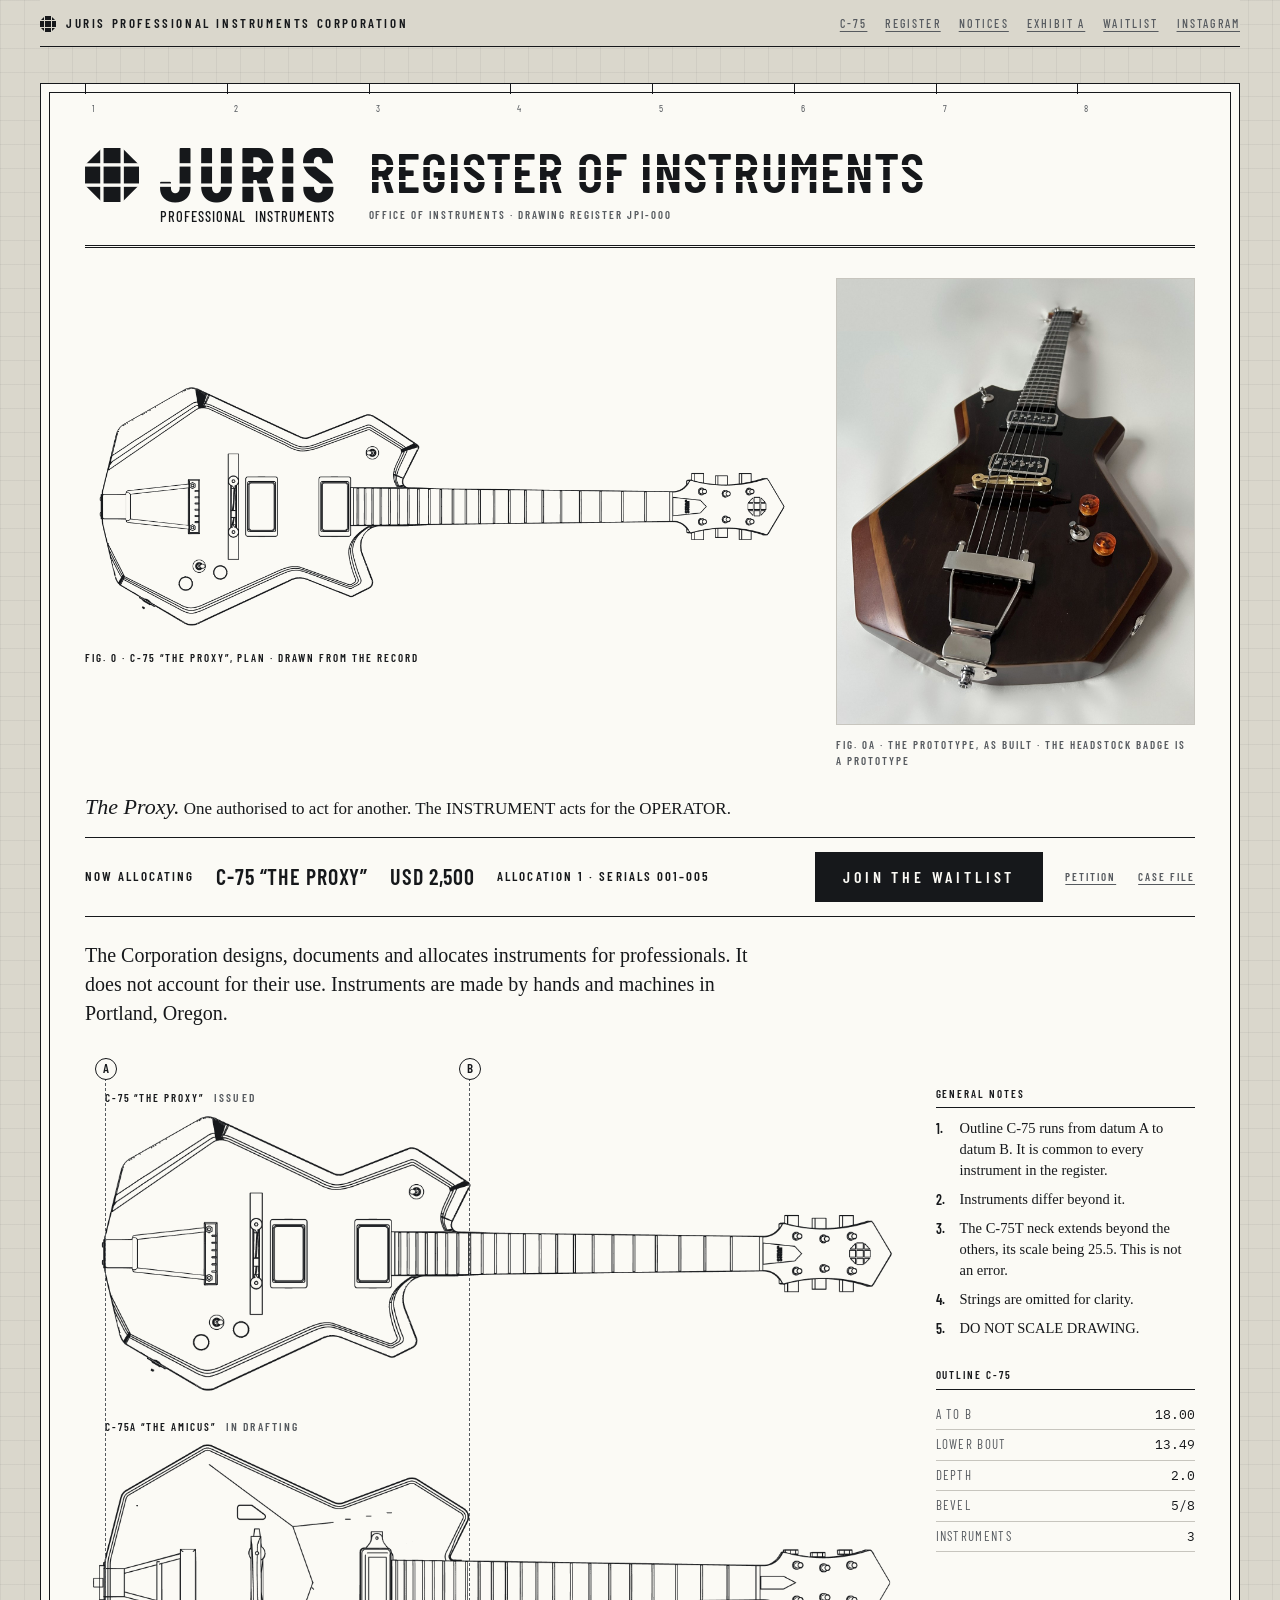
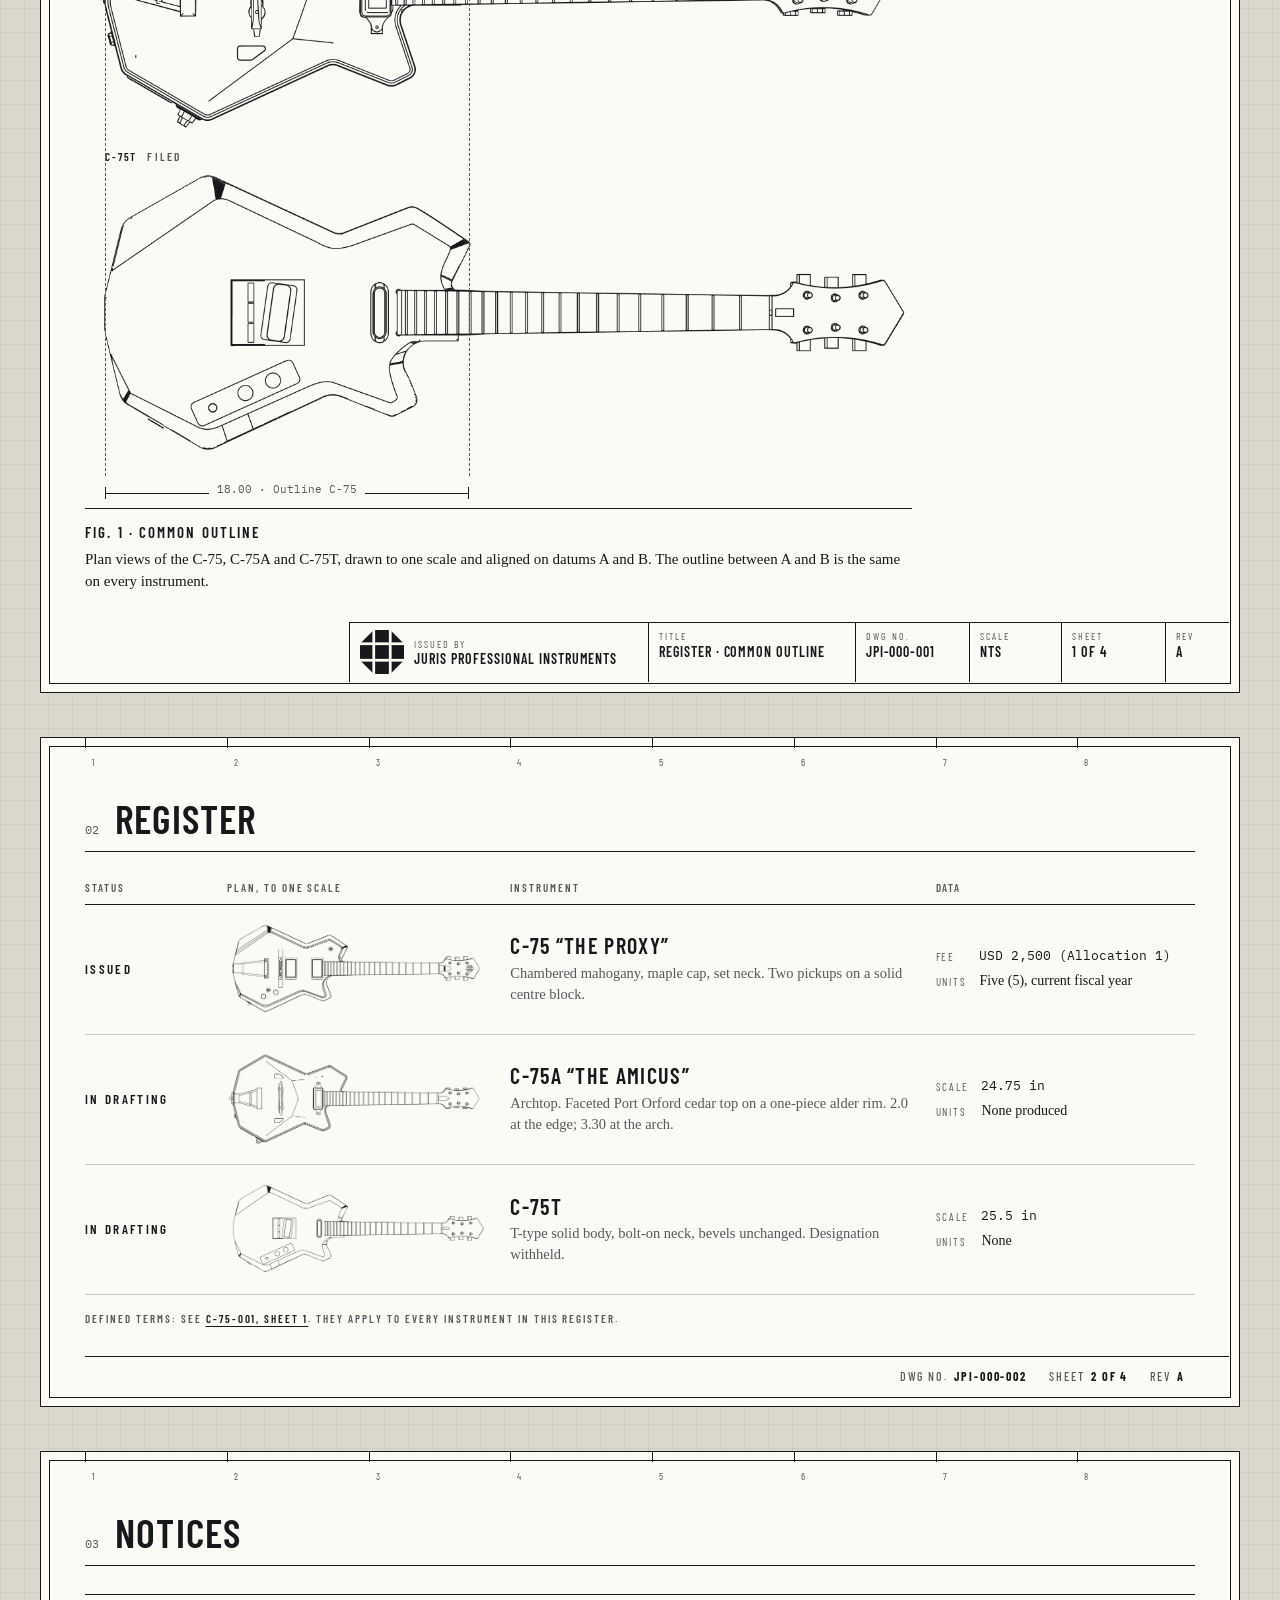
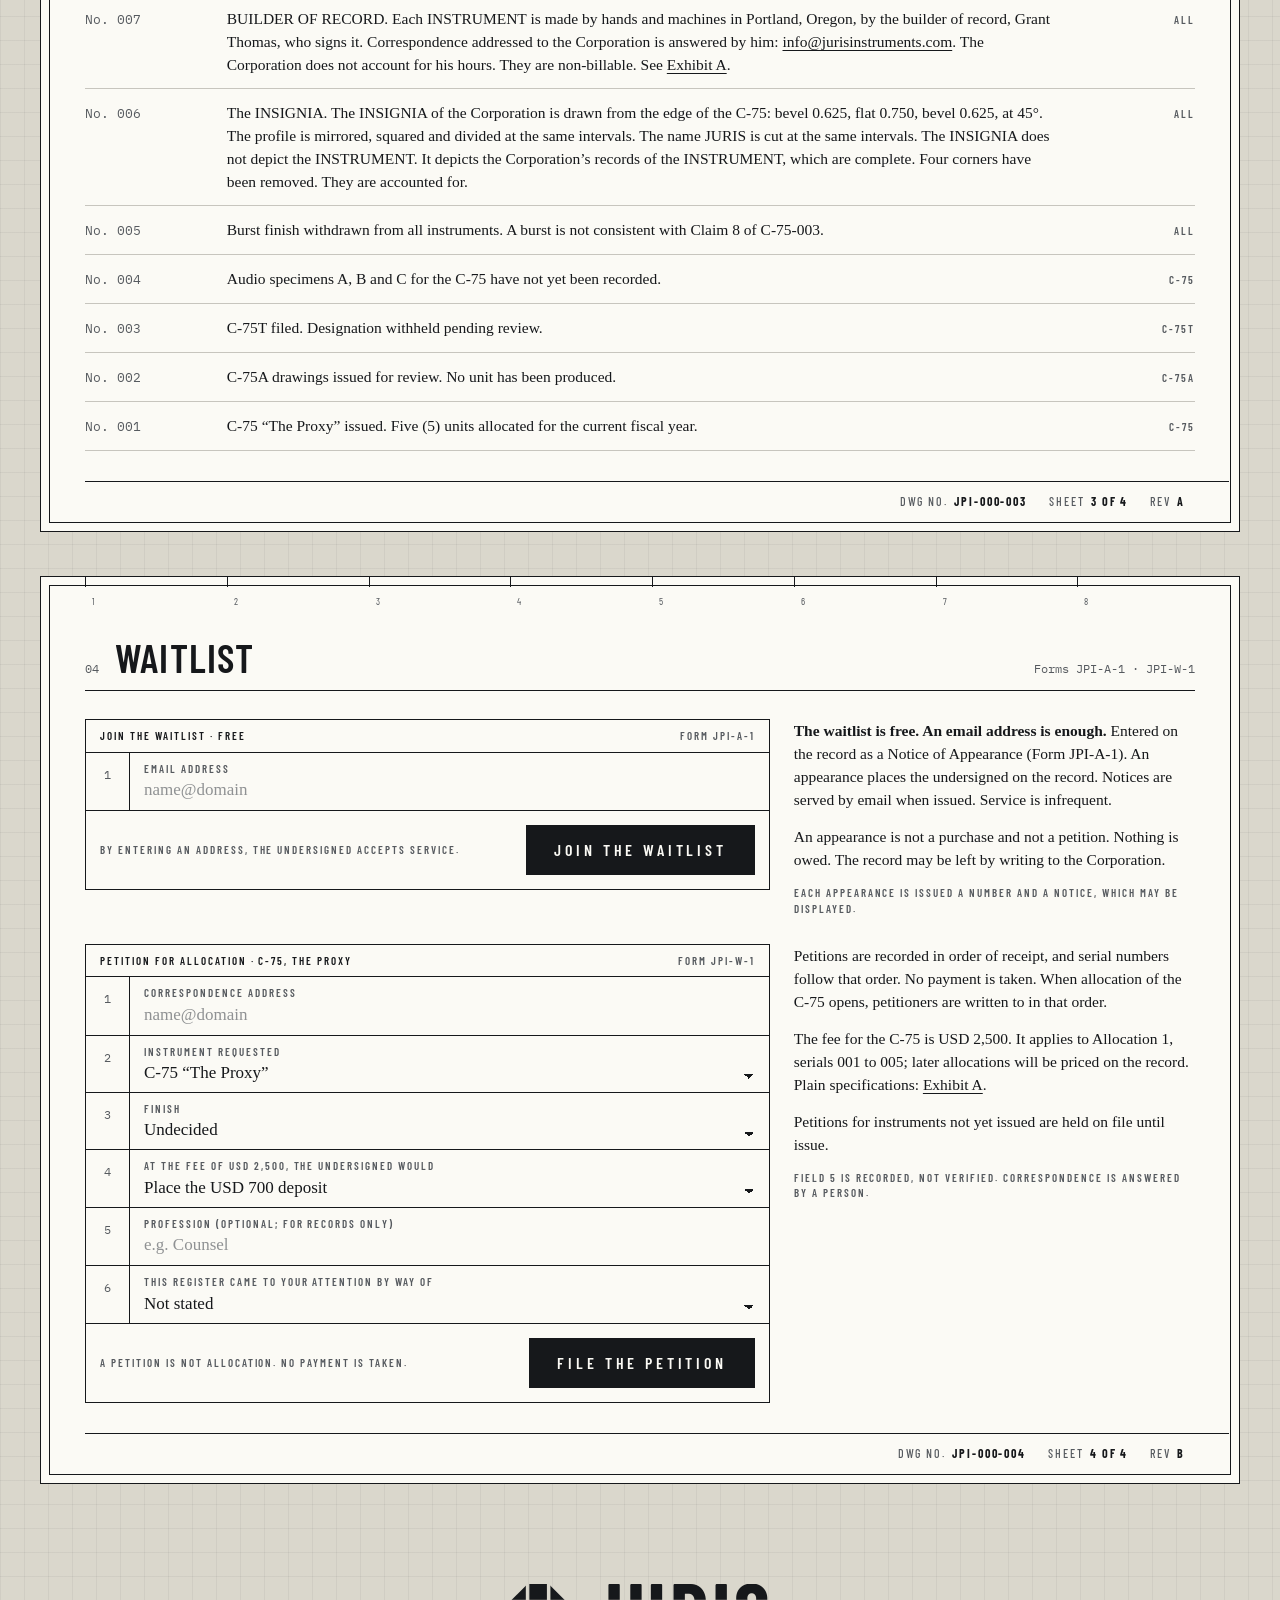
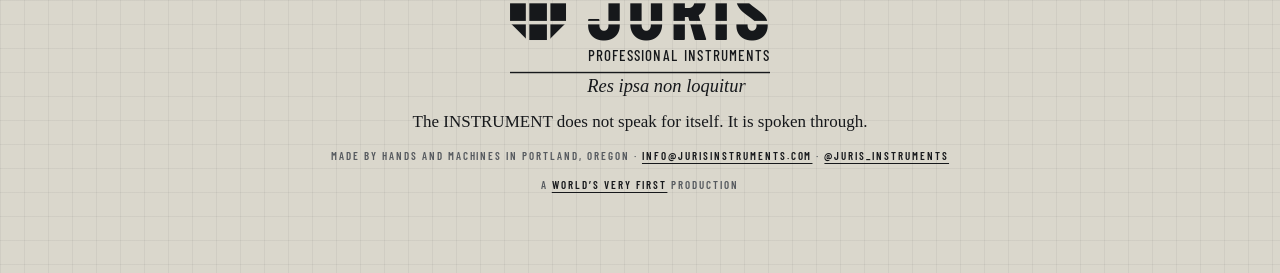
==== index.html @ d405ee8a "Waitlist: plain 'Join the waitlist' wording in nav, buttons and links Co-Authored-By: Claude Opus 5." ====
<!doctype html>
<html lang="en">
<head>
<meta charset="utf-8">
<meta name="viewport" content="width=device-width, initial-scale=1, viewport-fit=cover">
<meta name="description" content="The Juris C-75: a chambered, beveled guitar for professionals. Made by hands and machines in Portland, Oregon. USD 2,500. Five this year. Join the waitlist.">
<meta property="og:type" content="website">
<meta property="og:site_name" content="Juris Professional Instruments">
<meta property="og:title" content="Juris C-75 · Instruments for professionals">
<meta property="og:description" content="A chambered, beveled guitar for professionals. Made in Portland, Oregon. USD 2,500. Five this year. Join the free waitlist.">
<meta property="og:url" content="https://jurisinstruments.com/">
<meta property="og:image" content="https://jurisinstruments.com/share-c75.png?v=9">
<meta property="og:image:width" content="1200"><meta property="og:image:height" content="630">
<meta property="og:image:alt" content="The Juris C-75 “The Proxy” prototype: black-dyed top, brass bridge, trapeze tailpiece. USD 2,500, five this year.">
<meta name="twitter:card" content="summary_large_image">
<link rel="stylesheet" href="waitlist.css?v=3">

<title>Juris Drawing Register</title>
<link rel="icon" href="data:image/svg+xml,%3Csvg%20xmlns%3D%22http%3A//www.w3.org/2000/svg%22%20viewBox%3D%220%200%2016%2016%22%3E%3CclipPath%20id%3D%22c%22%3E%3Cpath%20d%3D%22M5%2C0%20H11%20L16%2C5%20V11%20L11%2C16%20H5%20L0%2C11%20V5%20Z%22/%3E%3C/clipPath%3E%3Cg%20fill%3D%22%2316181B%22%20clip-path%3D%22url%28%23c%29%22%3E%3Crect%20x%3D%220%22%20y%3D%220%22%20width%3D%224%22%20height%3D%224%22/%3E%3Crect%20x%3D%220%22%20y%3D%225%22%20width%3D%224%22%20height%3D%226%22/%3E%3Crect%20x%3D%220%22%20y%3D%2212%22%20width%3D%224%22%20height%3D%224%22/%3E%3Crect%20x%3D%225%22%20y%3D%220%22%20width%3D%226%22%20height%3D%224%22/%3E%3Crect%20x%3D%225%22%20y%3D%225%22%20width%3D%226%22%20height%3D%226%22/%3E%3Crect%20x%3D%225%22%20y%3D%2212%22%20width%3D%226%22%20height%3D%224%22/%3E%3Crect%20x%3D%2212%22%20y%3D%220%22%20width%3D%224%22%20height%3D%224%22/%3E%3Crect%20x%3D%2212%22%20y%3D%225%22%20width%3D%224%22%20height%3D%226%22/%3E%3Crect%20x%3D%2212%22%20y%3D%2212%22%20width%3D%224%22%20height%3D%224%22/%3E%3C/g%3E%3C/svg%3E">
<link rel="preconnect" href="https://fonts.googleapis.com">
<link rel="preconnect" href="https://fonts.gstatic.com" crossorigin>
<link rel="stylesheet" href="https://fonts.googleapis.com/css2?family=Old+Standard+TT:ital,wght@0,400;0,700;1,400&family=Barlow+Condensed:wght@400;500;600;700&family=IBM+Plex+Mono:wght@400;500;600&display=swap">
<style>
html{-webkit-text-size-adjust:100%}
:root{padding-top:env(safe-area-inset-top,0px);padding-bottom:env(safe-area-inset-bottom,0px)}
body{margin:0}
img{max-width:100%}

/* Shared Juris sheet system. Layout: drawing sheets on a gridded table; inside each sheet an 8-column grid whose
   column starts are the zone ticks along the top edge. Type in three steps: sheet title, body, label. */
:root{
  --desk:#DAD7CC; --grid:rgba(22,24,27,.05); --paper:#FBFAF5; --ink:#16181B; --ink-2:#565A5F; --rule:#C7C5BE;
  --accent:#8C2A22; --on-accent:#FBFAF5;
  --f-letter:"Barlow Condensed","Arial Narrow",Arial,sans-serif;
  --f-text:"Century Schoolbook","New Century Schoolbook","TeX Gyre Schola","Old Standard TT",Georgia,serif;
  --f-data:"IBM Plex Mono",ui-monospace,Menlo,monospace;
  --f-display:var(--f-letter); --f-body:var(--f-text); --f-mono:var(--f-data);
  --scene:var(--paper); --sheet:var(--paper);
  --t-title:40px; --t-body:15.5px; --lh:23px; --t-label:11px;
  --pad:44px; --gap:24px;
}
@media (prefers-color-scheme: dark){:root:not([data-theme="light"]){
  --desk:#0A1424; --grid:rgba(220,231,245,.045); --paper:#12284A; --ink:#DCE7F5; --ink-2:#9AB0CC; --rule:#2F4C75;
  --accent:#F2937B; --on-accent:#0A1424; color-scheme:dark}}
:root[data-theme="dark"]{
  --desk:#0A1424; --grid:rgba(220,231,245,.045); --paper:#12284A; --ink:#DCE7F5; --ink-2:#9AB0CC; --rule:#2F4C75;
  --accent:#F2937B; --on-accent:#0A1424; color-scheme:dark}

*{box-sizing:border-box}
[hidden]{display:none!important}
body{background-color:var(--desk);
  background-image:linear-gradient(var(--grid) 1px,transparent 1px),linear-gradient(90deg,var(--grid) 1px,transparent 1px);
  background-size:24px 24px;color:var(--ink);font-family:var(--f-text);font-size:var(--t-body);line-height:var(--lh);
  font-variant-numeric:lining-nums;
  padding-left:max(16px,env(safe-area-inset-left,0px));padding-right:max(16px,env(safe-area-inset-right,0px));padding-block:0 56px}
body::before{content:"";position:fixed;inset:0 0 auto;height:env(safe-area-inset-top,0px);z-index:10;background:var(--desk)}
:focus-visible{outline:2px solid var(--accent);outline-offset:3px}
p{margin:0}
h1,h2{text-wrap:balance}
a{color:var(--ink);text-decoration:underline;text-underline-offset:3px;text-decoration-thickness:1px}
a:hover{text-decoration-thickness:2px}
.sr{position:absolute;width:1px;height:1px;overflow:hidden;clip:rect(0 0 0 0);white-space:nowrap}

/* labels: the one small tier */
.lab{font-family:var(--f-letter);font-weight:600;font-size:var(--t-label);letter-spacing:.18em;text-transform:uppercase;color:var(--ink-2);line-height:1.4}
.label{font-family:var(--f-letter);font-weight:600;font-size:var(--t-label);letter-spacing:.18em;text-transform:uppercase;line-height:1.4;
  border-bottom:1px solid var(--ink);padding-bottom:6px;margin-bottom:10px;display:flex;justify-content:space-between;align-items:center;gap:12px}

/* top strip */
.strip{position:sticky;top:env(safe-area-inset-top,0px);z-index:9;max-width:1200px;margin:0 auto;background:var(--desk);
  display:flex;flex-wrap:wrap;justify-content:space-between;align-items:center;gap:6px 20px;padding:12px 0 11px;border-bottom:1px solid var(--ink)}
.strip .house{font-family:var(--f-letter);font-weight:600;font-size:13px;letter-spacing:.2em;text-transform:uppercase;text-decoration:none}
.strip nav{display:flex;flex-wrap:wrap;gap:4px 18px}
.strip nav a{font-family:var(--f-letter);font-weight:500;font-size:12px;letter-spacing:.18em;text-transform:uppercase;color:var(--ink-2)}

/* sheets and the grid */
.sheets{max-width:1200px;margin:36px auto 0;display:flex;flex-direction:column;gap:44px}
.sheet{background:var(--paper);border:1px solid var(--ink);outline:1.5px solid var(--ink);outline-offset:-10px;position:relative;
  padding:46px var(--pad) 0;scroll-margin-top:64px}
.zones{position:absolute;top:0;left:var(--pad);right:var(--pad);height:10px;display:grid;grid-template-columns:repeat(8,minmax(0,1fr));column-gap:var(--gap);pointer-events:none}
.zones span{border-left:1px solid var(--ink);position:relative}
.zones span::after{content:attr(data-z);position:absolute;top:13px;left:6px;font-family:var(--f-letter);font-size:10px;letter-spacing:.1em;color:var(--ink-2)}
.g8{display:grid;grid-template-columns:repeat(8,minmax(0,1fr));column-gap:var(--gap)}
.s1{grid-column:span 1}.s2{grid-column:span 2}.s3{grid-column:span 3}.s4{grid-column:span 4}.s5{grid-column:span 5}.s6{grid-column:span 6}.s8{grid-column:1/-1}
.sheet-body{padding:14px 0 30px}

/* sheet head: one size */
.sh{display:flex;align-items:baseline;gap:16px;border-bottom:1px solid var(--ink);padding-bottom:10px;margin-bottom:28px}
.sh .no{font-family:var(--f-data);font-size:12px;color:var(--ink-2)}
.sh h2{margin:0;font-family:var(--f-letter);font-weight:600;font-size:var(--t-title);line-height:1;letter-spacing:.03em;text-transform:uppercase}
.sh .form{margin-left:auto;font-family:var(--f-data);font-size:12px;color:var(--ink-2)}

/* full title block (sheet 1 only) */
.tb{display:grid;grid-template-columns:minmax(0,2.6fr) minmax(0,1.8fr) minmax(0,1fr) minmax(0,.8fr) minmax(0,.9fr) minmax(0,.55fr);
  margin:0 calc(10px - var(--pad)) 10px auto;max-width:880px;border-top:1.5px solid var(--ink);border-left:1.5px solid var(--ink)}
.tb > div{padding:7px 10px 8px;border-right:1px solid var(--ink);min-width:0}
.tb > div:last-child{border-right:0}
.tb small{display:block;font-family:var(--f-letter);font-size:10px;letter-spacing:.2em;color:var(--ink-2);text-transform:uppercase;line-height:1.3}
.tb b{display:block;font-family:var(--f-letter);font-size:14px;letter-spacing:.07em;font-weight:600;text-transform:uppercase;line-height:1.3;white-space:nowrap;overflow:hidden;text-overflow:ellipsis}
.tb .iss b{white-space:normal;line-height:1.15}
.tb .iss{display:flex;align-items:center;gap:10px}
.tb .iss svg{flex:none;width:44px;height:auto;color:var(--ink)}
/* continuation strip */
.cont{display:flex;justify-content:flex-end;flex-wrap:wrap;gap:4px 22px;margin:0 calc(10px - var(--pad)) 10px 0;padding:8px var(--pad) 8px 0;border-top:1px solid var(--ink);
  font-family:var(--f-letter);font-weight:600;font-size:12px;letter-spacing:.16em;text-transform:uppercase}
.cont span{color:var(--ink-2);font-weight:500;margin-right:6px}

/* controls: selection is a 2px rule; solid ink is for actions only */
button.opt{font:500 12.5px/1 var(--f-letter);letter-spacing:.14em;text-transform:uppercase;color:var(--ink-2);background:none;border:0;border-radius:0;
  padding:10px 2px 8px;min-height:36px;cursor:pointer;box-shadow:inset 0 -1px 0 transparent}
button.opt:hover{color:var(--ink);box-shadow:inset 0 -1px 0 var(--ink)}
button.opt[aria-pressed="true"]{color:var(--ink);box-shadow:inset 0 -2px 0 var(--ink)}
.opts{display:flex;flex-wrap:wrap;gap:0 18px;align-items:center}
.btn{min-height:50px;padding:0 28px;background:var(--ink);color:var(--paper);border:0;border-radius:0;font-family:var(--f-letter);font-size:16px;font-weight:600;letter-spacing:.24em;text-transform:uppercase;cursor:pointer}
.btn:hover{background:var(--ink-2)}
.link{font-family:var(--f-letter);font-weight:600;font-size:12.5px;letter-spacing:.16em;text-transform:uppercase}

/* lock-up: INSIGNIA and wordmark (W4) */
.plate{width:100%;max-width:280px;height:auto;color:var(--ink);display:block}

/* lists and tables */
ol.num{margin:0;padding:0;list-style:none;counter-reset:n;display:flex;flex-direction:column;gap:8px}
ol.num li{counter-increment:n;display:grid;grid-template-columns:24px minmax(0,1fr)}
ol.num li::before{content:counter(n) ".";font-family:var(--f-letter);font-weight:600;font-size:14px}
dl.kv{margin:0;display:grid;grid-template-columns:minmax(0,1fr) auto}
dl.kv dt,dl.kv dd{margin:0;padding:6px 0;border-bottom:1px solid var(--rule);line-height:1.35}
dl.kv dt{font-family:var(--f-letter);font-size:13px;letter-spacing:.1em;text-transform:uppercase;color:var(--ink-2)}
dl.kv dd{font-family:var(--f-data);font-size:13px;text-align:right;padding-left:12px;font-variant-numeric:tabular-nums;white-space:nowrap}
.status{font-family:var(--f-letter);font-weight:600;font-size:13px;letter-spacing:.18em;text-transform:uppercase}

@media (max-width:860px){
  :root{--pad:20px;--gap:14px;--t-title:30px}
  .sheet{padding-top:40px}
  .zones{grid-template-columns:repeat(4,minmax(0,1fr))}
  .zones span:nth-child(n+5){display:none}
  .g8{grid-template-columns:repeat(4,minmax(0,1fr))}
  .s1{grid-column:span 2}.s2,.s3,.s4,.s5,.s6,.s8{grid-column:1/-1}
  .g8{row-gap:28px}
  .keydata{row-gap:0}
  .tb{margin:0 -10px 10px;grid-template-columns:repeat(4,minmax(0,1fr));max-width:none}
  .tb > div:nth-child(1),.tb > div:nth-child(2){grid-column:1/-1;border-right:0;border-bottom:1px solid var(--ink)}
  .cont{justify-content:flex-start;margin:0 -10px 10px;padding:8px 10px}
  .strip nav{display:none}
  .sh{flex-wrap:wrap}
  .sh .form{margin-left:0;flex-basis:100%}
}
@media (prefers-reduced-motion: reduce){*{scroll-behavior:auto!important;transition:none!important}}

/* ---- register ---- */
.mast{align-items:end;padding-bottom:22px;border-bottom:3px double var(--ink)}
.mast h1{margin:0;font-family:var(--f-letter);font-weight:600;font-size:clamp(34px,4.4vw,56px);line-height:.95;letter-spacing:.02em;text-transform:uppercase}
.mast .office{margin-top:10px}
.statement{margin-top:24px;font-size:20px;line-height:29px;max-width:34em}
.hero{margin-top:30px;align-items:start}
.datums{position:relative;padding:28px 0 40px;--a:2.37%;--b:46.47%;--k:1}
.dr{position:relative}
.dr + .dr{margin-top:10px}
.dr .cap{display:flex;gap:10px;align-items:baseline;padding-left:var(--a)}
.dr .cap .status{font-size:11.5px;color:var(--ink-2)}
.clip{position:relative;overflow:hidden}
.pv{width:calc(100% * var(--k));aspect-ratio:2504/898;background:var(--ink);-webkit-mask-repeat:no-repeat;mask-repeat:no-repeat;-webkit-mask-size:100% 100%;mask-size:100% 100%}
.pv.a{-webkit-mask-image:url(plan_juris-c75.png?v=5);mask-image:url(plan_juris-c75.png?v=5)}
.pv.b{-webkit-mask-image:url(plan_juris-c75a.png?v=4);mask-image:url(plan_juris-c75a.png?v=4)}
.pv.c{-webkit-mask-image:url(plan_juris-c75t.png?v=4);mask-image:url(plan_juris-c75t.png?v=4)}
.brk{display:none}
.dl{position:absolute;top:0;bottom:28px;width:0;border-left:1px dashed var(--ink-2);pointer-events:none}
.dl i{position:absolute;top:0;left:-11px;width:22px;height:22px;border:1px solid var(--ink);border-radius:50%;background:var(--paper);display:flex;align-items:center;justify-content:center;font-style:normal;font-family:var(--f-letter);font-weight:600;font-size:13px}
.dim{position:absolute;bottom:10px;height:14px;border-bottom:1px solid var(--ink)}
.dim::before,.dim::after{content:"";position:absolute;bottom:-6px;width:1px;height:12px;background:var(--ink)}
.dim::before{left:0}.dim::after{right:0}
.dim b{position:absolute;left:50%;bottom:-8px;transform:translateX(-50%);background:var(--paper);padding:0 8px;font-family:var(--f-data);font-weight:400;font-size:11px;white-space:nowrap;color:var(--ink-2)}
.figcap{margin-top:4px;padding-top:12px;border-top:1px solid var(--ink)}
.figcap b{font-family:var(--f-letter);font-weight:600;font-size:15px;letter-spacing:.14em;text-transform:uppercase}
.figcap p{margin-top:4px;font-size:15px;line-height:22px}
.side{display:flex;flex-direction:column;gap:28px;padding-top:28px}
.side ol{font-size:14.5px;line-height:21px}

/* register */
.rh,.entry{display:grid;grid-template-columns:repeat(8,minmax(0,1fr));column-gap:var(--gap);align-items:center}
.rh{padding-bottom:8px;border-bottom:1.5px solid var(--ink)}
.entry{padding:18px 0;border-bottom:1px solid var(--rule);text-decoration:none;color:inherit}
.entry:hover .name{text-decoration:underline;text-underline-offset:4px;text-decoration-thickness:1px}
.entry .status{grid-column:span 1}
.entry .thumb{grid-column:span 2;aspect-ratio:2504/898;background:var(--ink);-webkit-mask-size:100% 100%;mask-size:100% 100%;-webkit-mask-repeat:no-repeat;mask-repeat:no-repeat}
.thumb.a{-webkit-mask-image:url(plan_juris-c75.png?v=5);mask-image:url(plan_juris-c75.png?v=5)}
.thumb.b{-webkit-mask-image:url(plan_juris-c75a.png?v=4);mask-image:url(plan_juris-c75a.png?v=4)}
.thumb.c{-webkit-mask-image:url(plan_juris-c75t.png?v=4);mask-image:url(plan_juris-c75t.png?v=4)}
.entry .desc{grid-column:span 3}
.entry .name{font-family:var(--f-letter);font-weight:600;font-size:22px;letter-spacing:.06em;text-transform:uppercase;line-height:1.15}
.entry .kind{font-size:14.5px;line-height:21px;margin-top:4px;color:var(--ink-2)}
.entry .data{grid-column:span 2;display:grid;grid-template-columns:auto minmax(0,1fr);gap:4px 12px;font-size:14px;line-height:20px}
.entry .data dt{font-family:var(--f-letter);font-size:11px;letter-spacing:.18em;text-transform:uppercase;color:var(--ink-2);padding-top:1px}
.entry .data dd{margin:0}
.entry .data .m{font-family:var(--f-data);font-size:13px}
.rh .c1{grid-column:span 1}.rh .c2{grid-column:span 2}.rh .c3{grid-column:span 3}
.xref{margin-top:16px}

/* notices */
ol.notices{list-style:none;margin:0;padding:0;border-top:1.5px solid var(--ink)}
ol.notices li{display:grid;grid-template-columns:repeat(8,minmax(0,1fr));column-gap:var(--gap);padding:12px 0;border-bottom:1px solid var(--rule);align-items:baseline}
ol.notices .nno{grid-column:span 1;font-family:var(--f-data);font-size:12.5px;color:var(--ink-2)}
ol.notices p{grid-column:span 6}
ol.notices .re{grid-column:span 1;text-align:right}

/* waitlist */
form.req{border:1.5px solid var(--ink)}
.req .fh{display:flex;justify-content:space-between;gap:12px;padding:8px 14px;border-bottom:1.5px solid var(--ink)}
.field{display:grid;grid-template-columns:44px minmax(0,1fr);border-bottom:1px solid var(--ink)}
.field .bx{border-right:1px solid var(--ink);font-family:var(--f-data);font-size:12px;color:var(--ink-2);padding:10px 0;text-align:center}
.field label{display:block;padding:8px 14px 0}
.field input,.field select{display:block;width:100%;border:0;background:transparent;color:var(--ink);padding:4px 14px 10px;font:17px var(--f-text);border-radius:0}
.field input::placeholder{color:var(--ink-2);opacity:.65}
.field select{-webkit-appearance:none;appearance:none}
.field input:focus,.field select:focus{outline:2px solid var(--accent);outline-offset:-2px}
.req .actions{display:flex;justify-content:space-between;align-items:center;gap:16px;flex-wrap:wrap;padding:14px}
#receipt{border-top:1px dashed var(--ink);padding:12px 14px;font-family:var(--f-letter);font-size:15px;letter-spacing:.08em;text-transform:uppercase;line-height:1.4}
.stack{display:flex;flex-direction:column;gap:14px}

@media (max-width:860px){
  .plate{max-width:200px}
  .statement{font-size:18px;line-height:27px}
  /* break lines: bodies between A and B, necks broken off */
  .datums{--k:1.86;--a:4.41%;--b:86.43%}
  .brk{display:block;position:absolute;right:0;top:0;bottom:0;width:16px;background:var(--paper)}
  .brk svg{position:absolute;inset:0;width:100%;height:100%}
  .brk span{position:absolute;right:20px;top:2px;font-family:var(--f-data);font-size:10.5px;color:var(--ink-2);background:var(--paper);padding:0 4px}
  .dim b{font-size:10px}
  .side{padding-top:0;margin-top:8px}
  .rh{display:none}
  .entry{grid-template-columns:repeat(4,minmax(0,1fr));row-gap:10px;align-items:start}
  .entry .thumb{grid-column:1/-1;order:-1}
  .entry .status{grid-column:span 1}
  .entry .desc{grid-column:span 3}
  .entry .data{grid-column:2/-1}
  ol.notices li{grid-template-columns:repeat(4,minmax(0,1fr))}
  ol.notices .nno{grid-column:span 1}
  ol.notices p{grid-column:span 3}
  ol.notices .re{grid-column:2/-1;text-align:left}
}
.strip .house{display:inline-flex;align-items:center;gap:10px}.strip .house svg{width:16px;height:16px;flex:none}.plate.lockup{max-width:250px}
/* the cut: display type is sectioned at the INSIGNIA's two gutters (9–11 and 21–23 of 32, on cap height) */
.cut{--lh:.82;--ct:calc(((var(--lh) - 1.2) / 2 + .3) * 1em);--u:.021875em;-webkit-mask-image:linear-gradient(#000 calc(var(--ct) + 9*var(--u)),transparent 0 calc(var(--ct) + 11*var(--u)),#000 0 calc(var(--ct) + 21*var(--u)),transparent 0 calc(var(--ct) + 23*var(--u)),#000 0);mask-image:linear-gradient(#000 calc(var(--ct) + 9*var(--u)),transparent 0 calc(var(--ct) + 11*var(--u)),#000 0 calc(var(--ct) + 21*var(--u)),transparent 0 calc(var(--ct) + 23*var(--u)),#000 0);-webkit-mask-size:100% calc(var(--lh) * 1em);mask-size:100% calc(var(--lh) * 1em);-webkit-mask-repeat:repeat-y;mask-repeat:repeat-y}
.fig0{margin:30px 0 0}
.fig0 .pv0{display:block;width:min(100%,calc(46vh * 2504 / 898));margin:0 auto;aspect-ratio:2504/898;background:var(--ink);-webkit-mask:url(plan_juris-c75.png?v=5) center/100% 100% no-repeat;mask:url(plan_juris-c75.png?v=5) center/100% 100% no-repeat}
.fig0.duo{display:grid;grid-template-columns:minmax(0,2fr) minmax(0,1fr);gap:20px 34px;align-items:center}
.duo-d,.duo-p{display:flex;flex-direction:column;gap:12px}
.fig0 .duo-d .pv0{width:100%}
.fig0 .ph0{display:block}
.fig0 .ph0 img{display:block;width:100%;height:auto;border:1px solid var(--rule)}
.fig0.duo figcaption{grid-column:1/-1;margin-top:4px}
.fig0 figcaption{display:flex;justify-content:space-between;gap:12px;flex-wrap:wrap;margin-top:14px}
.fig0 + .nowalloc{margin-top:14px}
.nowalloc + .statement{margin-top:24px}
@media (max-width:860px){.fig0{margin-top:20px}.fig0 .pv0{width:100%}.fig0.duo{grid-template-columns:1fr}}
.motto-lk{display:block;width:100%;height:auto;color:var(--ink)}
.motto-gloss{font-family:var(--f-text);font-size:17px;line-height:1.4;max-width:34em;margin:0}
.colophon{max-width:1240px;margin:56px auto 24px;display:flex;flex-direction:column;align-items:center;gap:14px;text-align:center;padding:0 16px}
.colo-lk{width:260px;max-width:70vw}
.proxy0{font-size:17px;line-height:1.4;flex:1 1 100%;order:3}
.proxy0 i{font-size:22px}
</style>
</head>
<body>
<div class="strip" role="banner">
  <span class="house"><svg viewBox="0 0 16 16" aria-hidden="true"><defs><clipPath id="ins-st"><path d="M5,0 H11 L16,5 V11 L11,16 H5 L0,11 V5 Z"/></clipPath></defs><g fill="currentColor" clip-path="url(#ins-st)"><rect x="0" y="0" width="4" height="4"/><rect x="0" y="5" width="4" height="6"/><rect x="0" y="12" width="4" height="4"/><rect x="5" y="0" width="6" height="4"/><rect x="5" y="5" width="6" height="6"/><rect x="5" y="12" width="6" height="4"/><rect x="12" y="0" width="4" height="4"/><rect x="12" y="5" width="4" height="6"/><rect x="12" y="12" width="4" height="4"/></g></svg>Juris Professional Instruments Corporation</span>
  <nav aria-label="Sheets"><a href="c-75/">C-75</a><a href="#register">Register</a><a href="#notices">Notices</a><a href="exhibit-a/">Exhibit A</a><a href="#appearance">Waitlist</a><a href="https://www.instagram.com/juris_instruments/" rel="noopener">Instagram</a></nav>
</div>

<main class="sheets">

<!-- SHEET 1 -->
<section class="sheet" aria-labelledby="t1">
  <div class="zones" aria-hidden="true"><span data-z="1"></span><span data-z="2"></span><span data-z="3"></span><span data-z="4"></span><span data-z="5"></span><span data-z="6"></span><span data-z="7"></span><span data-z="8"></span></div>
  <div class="sheet-body">
    <div class="mast g8">
      <div class="s2">
        <svg class="plate lockup" viewBox="0 0 148 44" role="img" aria-label="Juris Professional Instruments"><defs><clipPath id="ins-lk"><path d="M10,0 H22 L32,10 V22 L22,32 H10 L0,22 V10 Z"/></clipPath><mask id="ins-cut" maskUnits="userSpaceOnUse" x="40" y="-2" width="112" height="36"><rect x="40" y="-2" width="112" height="36" fill="#fff"/><rect x="40" y="9" width="112" height="2" fill="#000"/><rect x="40" y="21" width="112" height="2" fill="#000"/></mask></defs><g fill="currentColor" clip-path="url(#ins-lk)"><rect x="0" y="0" width="9" height="9"/><rect x="0" y="11" width="9" height="10"/><rect x="0" y="23" width="9" height="9"/><rect x="11" y="0" width="10" height="9"/><rect x="11" y="11" width="10" height="10"/><rect x="11" y="23" width="10" height="9"/><rect x="23" y="0" width="9" height="9"/><rect x="23" y="11" width="9" height="10"/><rect x="23" y="23" width="9" height="9"/></g><text x="44" y="32" font-family="Barlow Condensed, Arial Narrow, sans-serif" font-weight="700" font-size="45.71" textLength="104" lengthAdjust="spacing" fill="currentColor" mask="url(#ins-cut)">JURIS</text><text x="44.4" y="44" font-family="Barlow Condensed, Arial Narrow, sans-serif" font-weight="500" font-size="8.57" letter-spacing=".6" fill="currentColor">PROFESSIONAL</text><text x="148" y="44" text-anchor="end" font-family="Barlow Condensed, Arial Narrow, sans-serif" font-weight="500" font-size="8.57" letter-spacing=".6" fill="currentColor">INSTRUMENTS</text></svg>
      </div>
      <div class="s6">
        <h1 id="t1" class="cut" style="--lh:.95">Register of instruments</h1>
        <p class="lab office">Office of Instruments · Drawing register JPI-000</p>
      </div>
    </div>
    <figure class="fig0 duo">
      <div class="duo-d"><a class="pv0" href="c-75/" role="img" aria-label="Plan view of the Juris C-75 “The Proxy”: a chambered guitar with a beveled, angular body, two pickups, a Compton bridge and trapeze, and a three-a-side headstock."></a><span class="lab" style="color:var(--ink)">FIG. 0 · C-75 “The Proxy”, plan · drawn from the record</span></div>
      <div class="duo-p"><a class="ph0" href="c-75/"><img src="photo/c75-prototype-hero.jpg?v=6" width="1200" height="1500" alt="The Juris C-75 “The Proxy” prototype on white paper, photographed from the tailpiece end: an angular, beveled body with a black-dyed top under garnet shellac and mahogany sides, two TV Jones pickups, a brass Compton bridge on a rosewood base, a chrome trapeze tailpiece, two amber knobs and a toggle switch."></a><span class="lab">FIG. 0A · The prototype, as built · the headstock badge is a prototype</span></div>
      <figcaption><span class="proxy0"><i>The Proxy.</i> One authorised to act for another. The INSTRUMENT acts for the OPERATOR.</span></figcaption>
    </figure>
    <div class="nowalloc"><span class="k">Now allocating</span><span class="v">C-75 “The Proxy”</span><span class="v">USD 2,500</span><span class="k">Allocation 1 · Serials 001–005</span><span class="sp"></span><a class="btn" href="#appearance" style="text-decoration:none;display:inline-flex;align-items:center">Join the waitlist</a><a class="lab" href="#allocation">Petition</a><a class="lab" href="c-75/">Case file</a></div>
    <p class="statement">The Corporation designs, documents and allocates instruments for professionals. It does not account for their use. Instruments are made by hands and machines in Portland, Oregon.</p>

    <div class="hero g8">
      <figure class="s6" style="margin:0">
        <div class="datums" role="img" aria-label="Plan views of the C-75, C-75A and C-75T stacked to one scale on shared datum lines. Datum A at the tail and datum B at the end of the body line up on all three; the bodies are identical in outline and only the C-75T neck runs past the others.">
          <div class="dr"><div class="cap"><span class="lab" style="color:var(--ink)">C-75 “The Proxy”</span><span class="status">Issued</span></div><div class="clip"><div class="pv a"></div><div class="brk" aria-hidden="true"><svg viewBox="0 0 16 100" preserveAspectRatio="none"><path d="M8 0V40L2 46L14 54L8 60V100" fill="none" stroke="currentColor" stroke-width="1.2" vector-effect="non-scaling-stroke"/></svg><span>24.75</span></div></div></div>
          <div class="dr"><div class="cap"><span class="lab" style="color:var(--ink)">C-75A “The Amicus”</span><span class="status">In drafting</span></div><div class="clip"><div class="pv b"></div><div class="brk" aria-hidden="true"><svg viewBox="0 0 16 100" preserveAspectRatio="none"><path d="M8 0V40L2 46L14 54L8 60V100" fill="none" stroke="currentColor" stroke-width="1.2" vector-effect="non-scaling-stroke"/></svg><span>24.75</span></div></div></div>
          <div class="dr"><div class="cap"><span class="lab" style="color:var(--ink)">C-75T</span><span class="status">Filed</span></div><div class="clip"><div class="pv c"></div><div class="brk" aria-hidden="true"><svg viewBox="0 0 16 100" preserveAspectRatio="none"><path d="M8 0V40L2 46L14 54L8 60V100" fill="none" stroke="currentColor" stroke-width="1.2" vector-effect="non-scaling-stroke"/></svg><span>25.5</span></div></div></div>
          <span class="dl" style="left:var(--a)"><i>A</i></span>
          <span class="dl" style="left:var(--b)"><i>B</i></span>
          <span class="dim" style="left:var(--a);width:calc(var(--b) - var(--a))"><b>18.00 · Outline C-75</b></span>
        </div>
        <figcaption class="figcap"><b>FIG. 1 · Common outline</b><p>Plan views of the C-75, C-75A and C-75T, drawn to one scale and aligned on datums A and B. The outline between A and B is the same on every instrument.</p></figcaption>
      </figure>
      <div class="s2 side">
        <div>
          <div class="label">General notes</div>
          <ol class="num">
            <li>Outline C-75 runs from datum A to datum B. It is common to every instrument in the register.</li>
            <li>Instruments differ beyond it.</li>
            <li>The C-75T neck extends beyond the others, its scale being 25.5. This is not an error.</li>
            <li>Strings are omitted for clarity.</li>
            <li>DO NOT SCALE DRAWING.</li>
          </ol>
        </div>
        <div>
          <div class="label">Outline C-75</div>
          <dl class="kv">
            <dt>A to B</dt><dd>18.00</dd>
            <dt>Lower bout</dt><dd>13.49</dd>
            <dt>Depth</dt><dd>2.0</dd>
            <dt>Bevel</dt><dd>5/8</dd>
            <dt>Instruments</dt><dd>3</dd>
          </dl>
        </div>
      </div>
    </div>
  </div>
  <div class="tb"><div class="iss"><svg viewBox="0 0 32 32" aria-hidden="true"><defs><clipPath id="ins-tb"><path d="M10,0 H22 L32,10 V22 L22,32 H10 L0,22 V10 Z"/></clipPath></defs><g fill="currentColor" clip-path="url(#ins-tb)"><rect x="0" y="0" width="9" height="9"/><rect x="0" y="11" width="9" height="10"/><rect x="0" y="23" width="9" height="9"/><rect x="11" y="0" width="10" height="9"/><rect x="11" y="11" width="10" height="10"/><rect x="11" y="23" width="10" height="9"/><rect x="23" y="0" width="9" height="9"/><rect x="23" y="11" width="9" height="10"/><rect x="23" y="23" width="9" height="9"/></g></svg><div><small>Issued by</small><b>Juris Professional Instruments</b></div></div><div><small>Title</small><b>Register · Common outline</b></div><div><small>Dwg no.</small><b>JPI-000-001</b></div><div><small>Scale</small><b>NTS</b></div><div><small>Sheet</small><b>1 of 4</b></div><div><small>Rev</small><b>A</b></div></div>
</section>

<!-- SHEET 2 -->
<section class="sheet" aria-labelledby="t2" id="register">
  <div class="zones" aria-hidden="true"><span data-z="1"></span><span data-z="2"></span><span data-z="3"></span><span data-z="4"></span><span data-z="5"></span><span data-z="6"></span><span data-z="7"></span><span data-z="8"></span></div>
  <div class="sheet-body">
    <div class="sh"><span class="no">02</span><h2 id="t2">Register</h2></div>
    <div class="rh lab" aria-hidden="true"><span class="c1">Status</span><span class="c2">Plan, to one scale</span><span class="c3">Instrument</span><span class="c2">Data</span></div>
    <a class="entry" href="c-75/">
      <span class="status">Issued</span>
      <div class="thumb a" role="img" aria-label="Plan view of the C-75"></div>
      <div class="desc"><div class="name">C-75 “The Proxy”</div><div class="kind">Chambered mahogany, maple cap, set neck. Two pickups on a solid centre block.</div></div>
      <dl class="data"><dt>Fee</dt><dd class="m">USD 2,500 (Allocation 1)</dd><dt>Units</dt><dd>Five (5), current fiscal year</dd></dl>
    </a>
    <a class="entry" href="c-75a/">
      <span class="status">In drafting</span>
      <div class="thumb b" role="img" aria-label="Plan view of the C-75A"></div>
      <div class="desc"><div class="name">C-75A “The Amicus”</div><div class="kind">Archtop. Faceted Port Orford cedar top on a one-piece alder rim. 2.0 at the edge; 3.30 at the arch.</div></div>
      <dl class="data"><dt>Scale</dt><dd class="m">24.75 in</dd><dt>Units</dt><dd>None produced</dd></dl>
    </a>
    <a class="entry" href="c-75t/">
      <span class="status">In drafting</span>
      <div class="thumb c" role="img" aria-label="Plan view of the C-75T"></div>
      <div class="desc"><div class="name">C-75T</div><div class="kind">T-type solid body, bolt-on neck, bevels unchanged. Designation withheld.</div></div>
      <dl class="data"><dt>Scale</dt><dd class="m">25.5 in</dd><dt>Units</dt><dd>None</dd></dl>
    </a>
    <p class="lab xref">Defined terms: see <a href="c-75/">C-75-001, Sheet 1</a>. They apply to every instrument in this register.</p>
  </div>
  <div class="cont"><b><span>Dwg no.</span>JPI-000-002</b><b><span>Sheet</span>2 of 4</b><b><span>Rev</span>A</b></div>
</section>

<!-- SHEET 3 -->
<section class="sheet" aria-labelledby="t3" id="notices">
  <div class="zones" aria-hidden="true"><span data-z="1"></span><span data-z="2"></span><span data-z="3"></span><span data-z="4"></span><span data-z="5"></span><span data-z="6"></span><span data-z="7"></span><span data-z="8"></span></div>
  <div class="sheet-body">
    <div class="sh"><span class="no">03</span><h2 id="t3">Notices</h2></div>
    <ol class="notices">
      <li><span class="nno">No. 007</span><p>BUILDER OF RECORD. Each INSTRUMENT is made by hands and machines in Portland, Oregon, by the builder of record, Grant Thomas, who signs it. Correspondence addressed to the Corporation is answered by him: <a href="mailto:info@jurisinstruments.com">info@jurisinstruments.com</a>. The Corporation does not account for his hours. They are non-billable. See <a href="exhibit-a/">Exhibit A</a>.</p><span class="re lab">All</span></li>
      <li><span class="nno">No. 006</span><p>The INSIGNIA. The INSIGNIA of the Corporation is drawn from the edge of the C-75: bevel 0.625, flat 0.750, bevel 0.625, at 45°. The profile is mirrored, squared and divided at the same intervals. The name JURIS is cut at the same intervals. The INSIGNIA does not depict the INSTRUMENT. It depicts the Corporation’s records of the INSTRUMENT, which are complete. Four corners have been removed. They are accounted for.</p><span class="re lab">All</span></li>
      <li><span class="nno">No. 005</span><p>Burst finish withdrawn from all instruments. A burst is not consistent with Claim 8 of C-75-003.</p><span class="re lab">All</span></li>
      <li><span class="nno">No. 004</span><p>Audio specimens A, B and C for the C-75 have not yet been recorded.</p><span class="re lab">C-75</span></li>
      <li><span class="nno">No. 003</span><p>C-75T filed. Designation withheld pending review.</p><span class="re lab">C-75T</span></li>
      <li><span class="nno">No. 002</span><p>C-75A drawings issued for review. No unit has been produced.</p><span class="re lab">C-75A</span></li>
      <li><span class="nno">No. 001</span><p>C-75 “The Proxy” issued. Five (5) units allocated for the current fiscal year.</p><span class="re lab">C-75</span></li>
    </ol>
  </div>
  <div class="cont"><b><span>Dwg no.</span>JPI-000-003</b><b><span>Sheet</span>3 of 4</b><b><span>Rev</span>A</b></div>
</section>

<!-- SHEET 4 -->
<section class="sheet" aria-labelledby="t4" id="waitlist">
  <div class="zones" aria-hidden="true"><span data-z="1"></span><span data-z="2"></span><span data-z="3"></span><span data-z="4"></span><span data-z="5"></span><span data-z="6"></span><span data-z="7"></span><span data-z="8"></span></div>
  <div class="sheet-body">
    <div class="sh"><span class="no">04</span><h2 id="t4">Waitlist</h2><span class="form">Forms JPI-A-1 · JPI-W-1</span></div>
    <div class="g8" id="appearance">
      <div class="s5"><form class="wl" data-waitlist data-kind="appearance" novalidate>
        <div class="fh"><span class="lab" style="color:var(--ink)">Join the waitlist · Free</span><span class="lab">Form JPI-A-1</span></div>
        <div class="field"><span class="bx">1</span><div><label class="lab" for="a-email">Email address</label><input id="a-email" name="email" type="email" autocomplete="email" placeholder="name@domain" required></div></div>
        <div class="actions"><span class="lab">By entering an address, the undersigned accepts service.</span><button class="btn" type="submit">Join the waitlist</button></div>
        <div class="receipt" role="status" hidden></div>
      </form></div>
      <div class="s3 wl-terms">
        <p><b>The waitlist is free. An email address is enough.</b> Entered on the record as a Notice of Appearance (Form JPI-A-1). An appearance places the undersigned on the record. Notices are served by email when issued. Service is infrequent.</p>
        <p>An appearance is not a purchase and not a petition. Nothing is owed. The record may be left by writing to the Corporation.</p>
        <p class="lab">Each appearance is issued a number and a notice, which may be displayed.</p>
      </div>
    </div>
    <div class="g8" id="allocation" style="margin-top:28px">
      <div class="s5"><form class="wl" data-waitlist novalidate>
        <div class="fh"><span class="lab" style="color:var(--ink)">Petition for Allocation · C-75, The Proxy</span><span class="lab">Form JPI-W-1</span></div>
        <div class="field"><span class="bx">1</span><div><label class="lab" for="r-email">Correspondence address</label><input id="r-email" name="email" type="email" autocomplete="email" placeholder="name@domain" required></div></div>
        <div class="field"><span class="bx">2</span><div><label class="lab" for="r-inst">Instrument requested</label><select id="r-inst" name="instrument"><option selected>C-75 “The Proxy”</option><option>C-75A “The Amicus”, when issued</option><option>C-75T, when issued</option><option>Undetermined</option></select></div></div>
        <div class="field"><span class="bx">3</span><div><label class="lab" for="r-fin">Finish</label><select id="r-fin" name="finish"><option>Undecided</option><option>Black dye (as built)</option><option>Natural maple</option><option>Aged computer white, milk paint</option><option>Primer grey, milk paint</option></select></div></div>
        <div class="field"><span class="bx">4</span><div><label class="lab" for="r-fee">At the fee of USD 2,500, the undersigned would</label><select id="r-fee" name="fee"><option>Place the USD 700 deposit</option><option>Probably place the deposit</option><option>Decline at this fee</option><option>Observe only</option></select></div></div>
        <div class="field"><span class="bx">5</span><div><label class="lab" for="r-prof">Profession (optional; for records only)</label><input id="r-prof" name="profession" type="text" autocomplete="organization-title" placeholder="e.g. Counsel"></div></div>
        <div class="field"><span class="bx">6</span><div><label class="lab" for="r-heard">This register came to your attention by way of</label><select id="r-heard" name="heard"><option>Not stated</option><option>Instagram</option><option>The Gear Page</option><option>Gretsch-Talk</option><option>Reddit</option><option>A colleague</option><option>Search</option><option>Other</option></select></div></div>
        <div class="actions"><span class="lab">A petition is not allocation. No payment is taken.</span><button class="btn" type="submit">File the petition</button></div>
        <div class="receipt" role="status" hidden></div>
      </form></div>
      <div class="s3 wl-terms">
        <p>Petitions are recorded in order of receipt, and serial numbers follow that order. No payment is taken. When allocation of the C-75 opens, petitioners are written to in that order.</p>
        <p>The fee for the C-75 is USD 2,500. It applies to Allocation 1, serials 001 to 005; later allocations will be priced on the record. Plain specifications: <a href="exhibit-a/">Exhibit A</a>.</p>
        <p>Petitions for instruments not yet issued are held on file until issue.</p>
        <p class="lab">Field 5 is recorded, not verified. Correspondence is answered by a person.</p>
      </div>
    </div>
  </div>
  <div class="cont"><b><span>Dwg no.</span>JPI-000-004</b><b><span>Sheet</span>4 of 4</b><b><span>Rev</span>B</b></div>
</section>

  <footer class="colophon" aria-label="Colophon">
    <div class="colo-lk"><svg class="motto-lk" viewBox="0 0 148 64" role="img" aria-label="Juris Professional Instruments. Res ipsa non loquitur."><g transform="translate(0,0)"><clipPath id="co-c"><path d="M10,0 H22 L32,10 V22 L22,32 H10 L0,22 V10 Z"/></clipPath><g fill="currentColor" clip-path="url(#co-c)"><rect x="0" y="0" width="9" height="9"/><rect x="0" y="11" width="9" height="10"/><rect x="0" y="23" width="9" height="9"/><rect x="11" y="0" width="10" height="9"/><rect x="11" y="11" width="10" height="10"/><rect x="11" y="23" width="10" height="9"/><rect x="23" y="0" width="9" height="9"/><rect x="23" y="11" width="9" height="10"/><rect x="23" y="23" width="9" height="9"/></g></g><mask id="co-m" maskUnits="userSpaceOnUse" x="40" y="-2" width="112" height="36"><rect x="40" y="-2" width="112" height="36" fill="#fff"/><rect x="40" y="9" width="112" height="2" fill="#000"/><rect x="40" y="21" width="112" height="2" fill="#000"/></mask><text x="44" y="32" font-family="Barlow Condensed, Arial Narrow, sans-serif" font-weight="700" font-size="45.71" textLength="104" lengthAdjust="spacing" fill="currentColor" mask="url(#co-m)">JURIS</text><text x="44.4" y="44" font-family="Barlow Condensed, Arial Narrow, sans-serif" font-weight="500" font-size="8.57" letter-spacing=".6" fill="currentColor">PROFESSIONAL</text><text x="148" y="44" text-anchor="end" font-family="Barlow Condensed, Arial Narrow, sans-serif" font-weight="500" font-size="8.57" letter-spacing=".6" fill="currentColor">INSTRUMENTS</text><rect x="0" y="50" width="148" height="0.8" fill="currentColor"/><text x="44" y="61.5" text-anchor="start" font-family="Old Standard TT, Century Schoolbook, Georgia, serif" font-style="italic" font-size="10.5" fill="currentColor">Res ipsa non loquitur</text></svg></div>
    <p class="motto-gloss">The INSTRUMENT does not speak for itself. It is spoken through.</p>
    <p class="lab">Made by hands and machines in Portland, Oregon · <a href="mailto:info@jurisinstruments.com">info@jurisinstruments.com</a> · <a href="https://www.instagram.com/juris_instruments/" rel="noopener">@juris_instruments</a></p>
    <p class="lab">A <a href="https://worldsveryfirst.com/" rel="noopener">World&rsquo;s Very First</a> production</p>
  </footer>
</main>

<script src="waitlist.js?v=8"></script>
</body>
</html>
---- waitlist.css ----
/* Requisition form JPI-R-1 (waitlist) */
form.wl{border:1.5px solid var(--ink);background:var(--paper)}
.wl .fh{display:flex;justify-content:space-between;gap:12px;padding:8px 14px;border-bottom:1.5px solid var(--ink)}
.wl .field{display:grid;grid-template-columns:44px minmax(0,1fr);border-bottom:1px solid var(--ink)}
.wl .field .bx{border-right:1px solid var(--ink);font-family:var(--f-data);font-size:12px;color:var(--ink-2);padding:10px 0;text-align:center}
.wl .field label{display:block;padding:8px 14px 0}
.wl .field input,.wl .field select{display:block;width:100%;border:0;background:transparent;color:var(--ink);padding:4px 14px 10px;font:17px var(--f-text);border-radius:0;-webkit-appearance:none;appearance:none}
.wl .field select{background-image:linear-gradient(45deg,transparent 50%,var(--ink) 50%),linear-gradient(135deg,var(--ink) 50%,transparent 50%);background-position:calc(100% - 20px) 55%,calc(100% - 15px) 55%;background-size:5px 5px;background-repeat:no-repeat;padding-right:36px}
.wl .field select option{color:#16181b;background:#fbfaf5}
.wl .field input::placeholder{color:var(--ink-2);opacity:.65}
.wl .field input:focus,.wl .field select:focus{outline:2px solid var(--accent);outline-offset:-2px}
.wl .actions{display:flex;justify-content:space-between;align-items:center;gap:16px;flex-wrap:wrap;padding:14px}
.wl .receipt{border-top:1px dashed var(--ink);padding:12px 14px;font-family:var(--f-letter);font-size:15px;letter-spacing:.06em;text-transform:uppercase;line-height:1.4}
.wl button[disabled]{opacity:.5}
.wl-terms{display:flex;flex-direction:column;gap:14px}
.strip .snav{display:flex;gap:18px;flex-wrap:wrap}
.strip .snav a{font-family:var(--f-letter);font-size:12px;font-weight:600;letter-spacing:.16em;text-transform:uppercase;color:var(--ink)}
.nowalloc{display:flex;flex-wrap:wrap;align-items:center;gap:12px 22px;margin-top:26px;padding:14px 0;border-top:1.5px solid var(--ink);border-bottom:1px solid var(--ink)}
.nowalloc .k{font-family:var(--f-letter);font-weight:600;font-size:13px;letter-spacing:.16em;text-transform:uppercase}
.nowalloc .v{font-family:var(--f-letter);font-weight:600;font-size:22px;letter-spacing:.04em;text-transform:uppercase}
.nowalloc .sp{flex:1 1 auto}
.wl .wl-notice{border-bottom:1.5px solid var(--ink);padding:12px 14px;background:var(--ink);color:var(--paper);font-size:15px;line-height:1.45}
.wl .wl-notice b{font-family:var(--f-letter);letter-spacing:.14em;text-transform:uppercase;font-weight:600;margin-right:6px}
.wl .wl-notice a{color:var(--paper);text-decoration:underline}

.wl .ap-no{margin-top:10px;font-family:var(--f-data);text-transform:none;letter-spacing:0;font-size:15px}.wl .ap-no b{font-weight:600}
.wl .ap-card canvas{display:block;width:100%;max-width:240px;height:auto;margin:12px 0;border:1px solid var(--ink)}
.wl .ap-act{display:flex;gap:16px;align-items:center;flex-wrap:wrap}.wl .ap-save{cursor:pointer;text-decoration:underline}
.wl .ap-hint{margin-top:10px;text-transform:none;letter-spacing:0;font-family:var(--f-text);font-size:14px;color:var(--ink-2)}
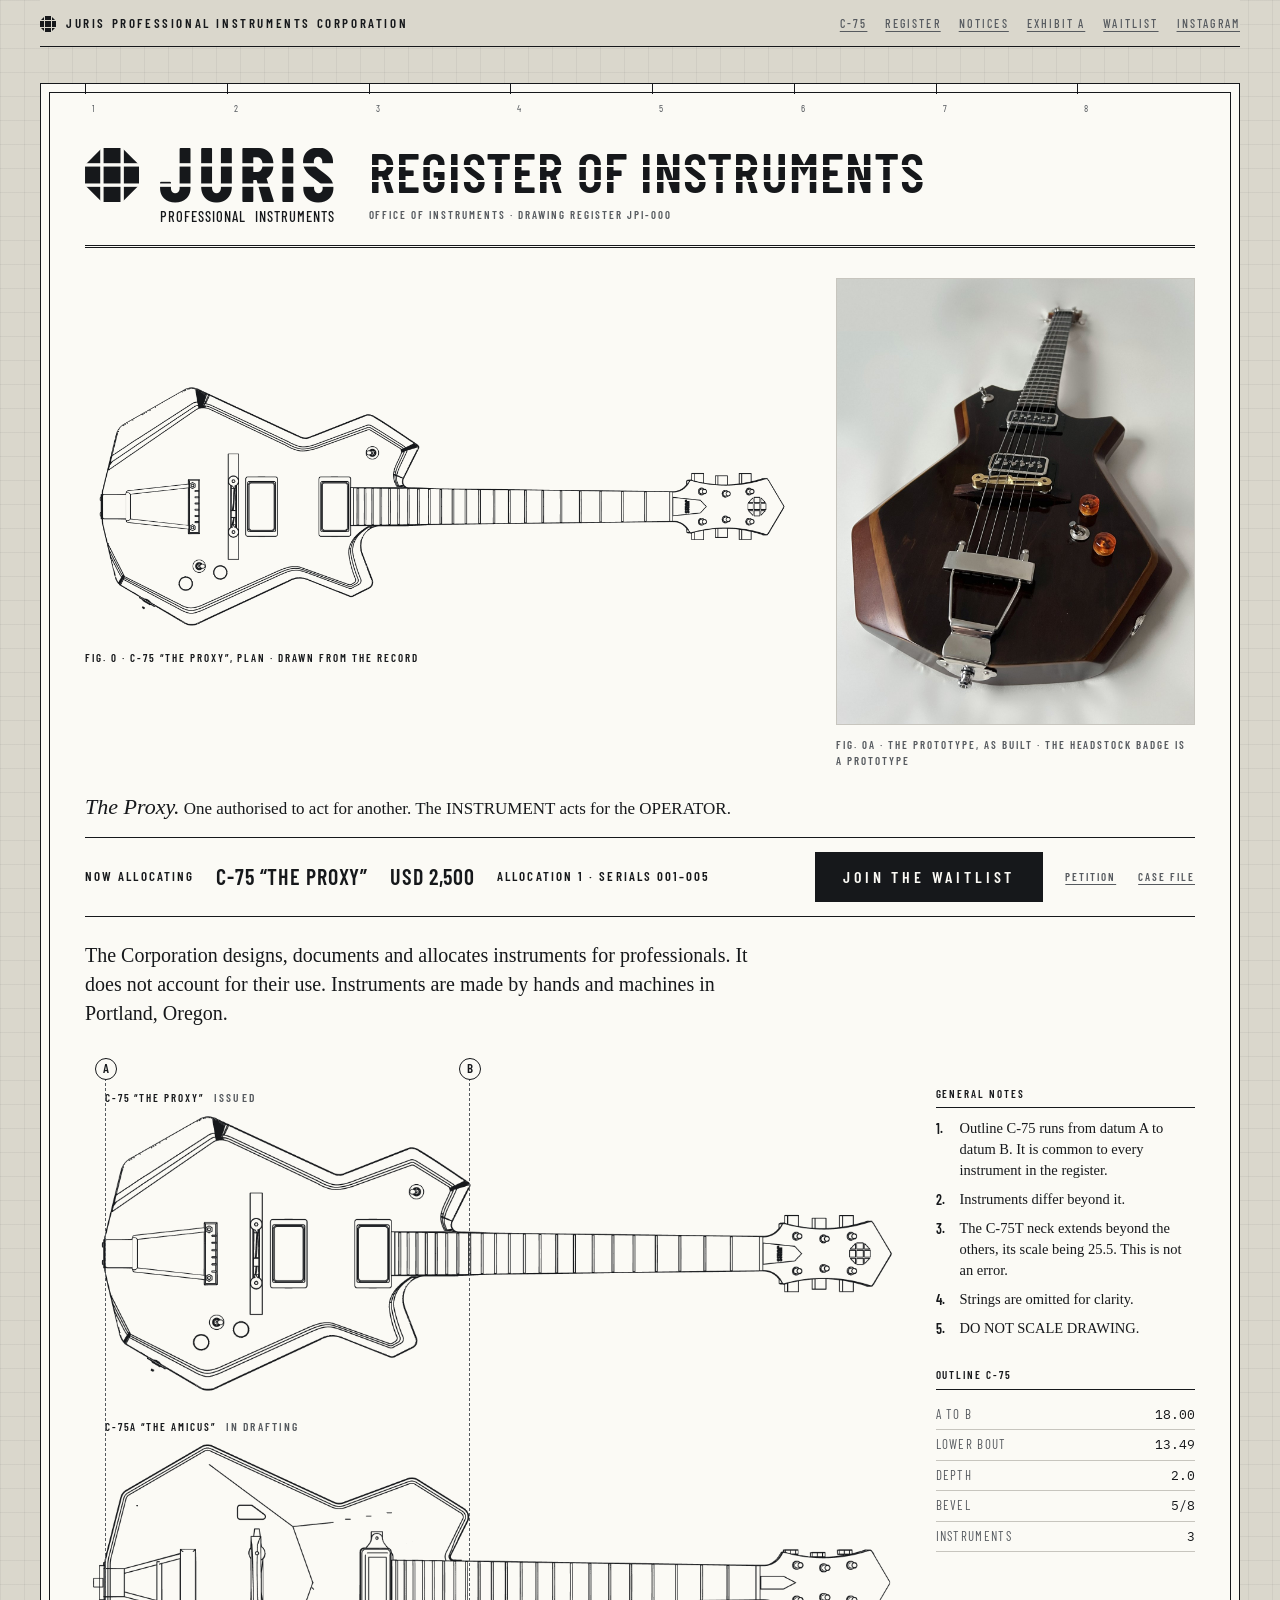
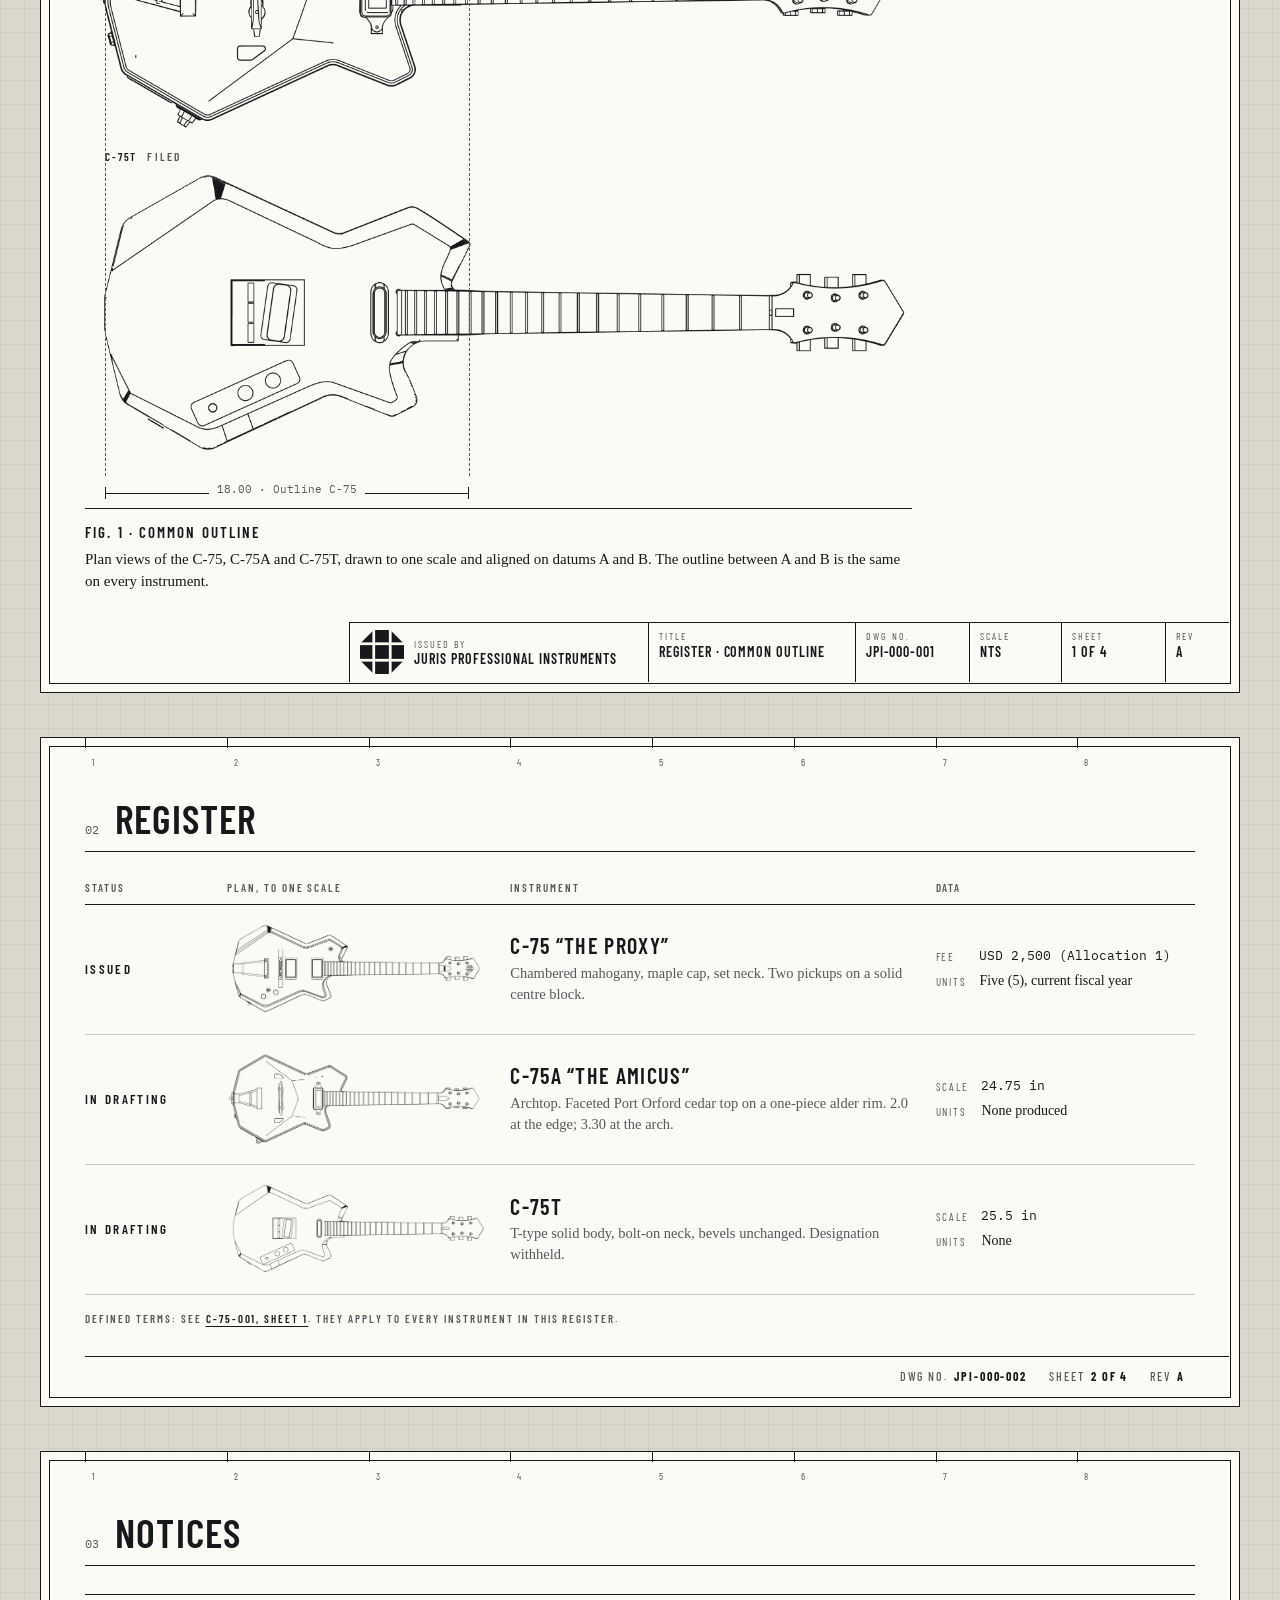
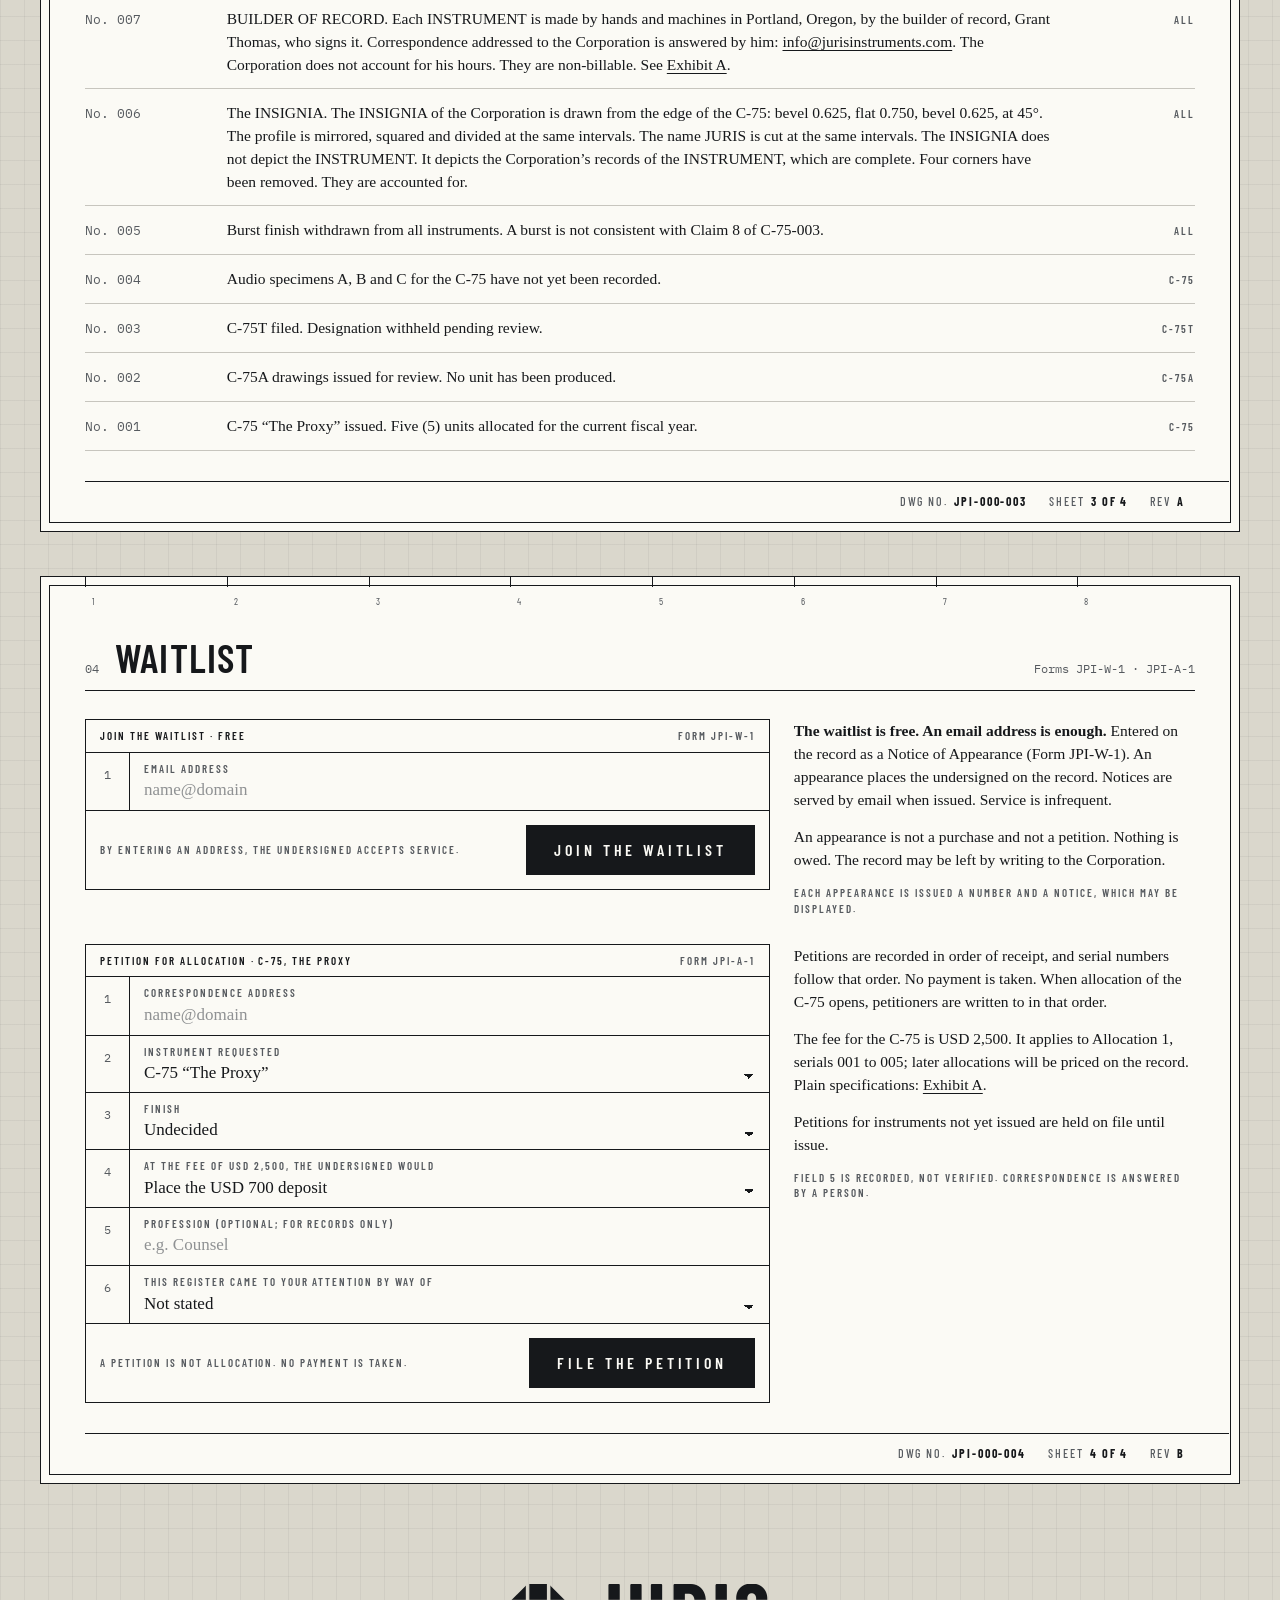
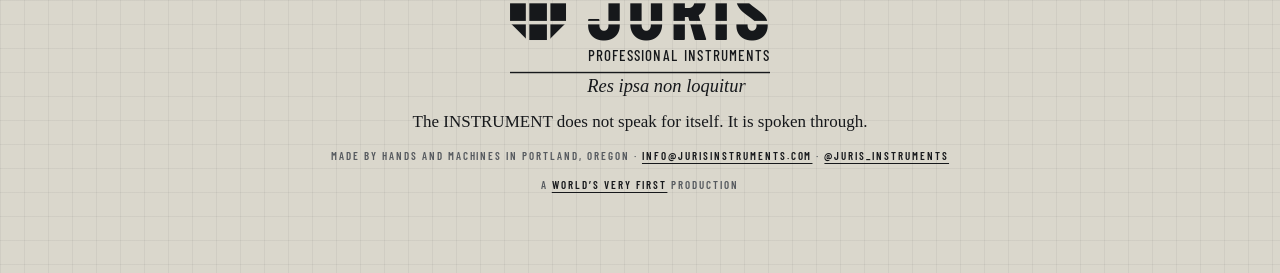
==== commit 6ac22d1d: "Site: consistent nav on all pages; waitlist is Form JPI-W-1, petition is JPI-A-1 Co-Authored-By: Cla" ====
--- a/index.html
+++ b/index.html
@@ -379,23 +379,23 @@
 <section class="sheet" aria-labelledby="t4" id="waitlist">
   <div class="zones" aria-hidden="true"><span data-z="1"></span><span data-z="2"></span><span data-z="3"></span><span data-z="4"></span><span data-z="5"></span><span data-z="6"></span><span data-z="7"></span><span data-z="8"></span></div>
   <div class="sheet-body">
-    <div class="sh"><span class="no">04</span><h2 id="t4">Waitlist</h2><span class="form">Forms JPI-A-1 · JPI-W-1</span></div>
+    <div class="sh"><span class="no">04</span><h2 id="t4">Waitlist</h2><span class="form">Forms JPI-W-1 · JPI-A-1</span></div>
     <div class="g8" id="appearance">
       <div class="s5"><form class="wl" data-waitlist data-kind="appearance" novalidate>
-        <div class="fh"><span class="lab" style="color:var(--ink)">Join the waitlist · Free</span><span class="lab">Form JPI-A-1</span></div>
+        <div class="fh"><span class="lab" style="color:var(--ink)">Join the waitlist · Free</span><span class="lab">Form JPI-W-1</span></div>
         <div class="field"><span class="bx">1</span><div><label class="lab" for="a-email">Email address</label><input id="a-email" name="email" type="email" autocomplete="email" placeholder="name@domain" required></div></div>
         <div class="actions"><span class="lab">By entering an address, the undersigned accepts service.</span><button class="btn" type="submit">Join the waitlist</button></div>
         <div class="receipt" role="status" hidden></div>
       </form></div>
       <div class="s3 wl-terms">
-        <p><b>The waitlist is free. An email address is enough.</b> Entered on the record as a Notice of Appearance (Form JPI-A-1). An appearance places the undersigned on the record. Notices are served by email when issued. Service is infrequent.</p>
+        <p><b>The waitlist is free. An email address is enough.</b> Entered on the record as a Notice of Appearance (Form JPI-W-1). An appearance places the undersigned on the record. Notices are served by email when issued. Service is infrequent.</p>
         <p>An appearance is not a purchase and not a petition. Nothing is owed. The record may be left by writing to the Corporation.</p>
         <p class="lab">Each appearance is issued a number and a notice, which may be displayed.</p>
       </div>
     </div>
     <div class="g8" id="allocation" style="margin-top:28px">
       <div class="s5"><form class="wl" data-waitlist novalidate>
-        <div class="fh"><span class="lab" style="color:var(--ink)">Petition for Allocation · C-75, The Proxy</span><span class="lab">Form JPI-W-1</span></div>
+        <div class="fh"><span class="lab" style="color:var(--ink)">Petition for Allocation · C-75, The Proxy</span><span class="lab">Form JPI-A-1</span></div>
         <div class="field"><span class="bx">1</span><div><label class="lab" for="r-email">Correspondence address</label><input id="r-email" name="email" type="email" autocomplete="email" placeholder="name@domain" required></div></div>
         <div class="field"><span class="bx">2</span><div><label class="lab" for="r-inst">Instrument requested</label><select id="r-inst" name="instrument"><option selected>C-75 “The Proxy”</option><option>C-75A “The Amicus”, when issued</option><option>C-75T, when issued</option><option>Undetermined</option></select></div></div>
         <div class="field"><span class="bx">3</span><div><label class="lab" for="r-fin">Finish</label><select id="r-fin" name="finish"><option>Undecided</option><option>Black dye (as built)</option><option>Natural maple</option><option>Aged computer white, milk paint</option><option>Primer grey, milk paint</option></select></div></div>
@@ -424,6 +424,6 @@
   </footer>
 </main>
 
-<script src="waitlist.js?v=8"></script>
+<script src="waitlist.js?v=9"></script>
 </body>
 </html>
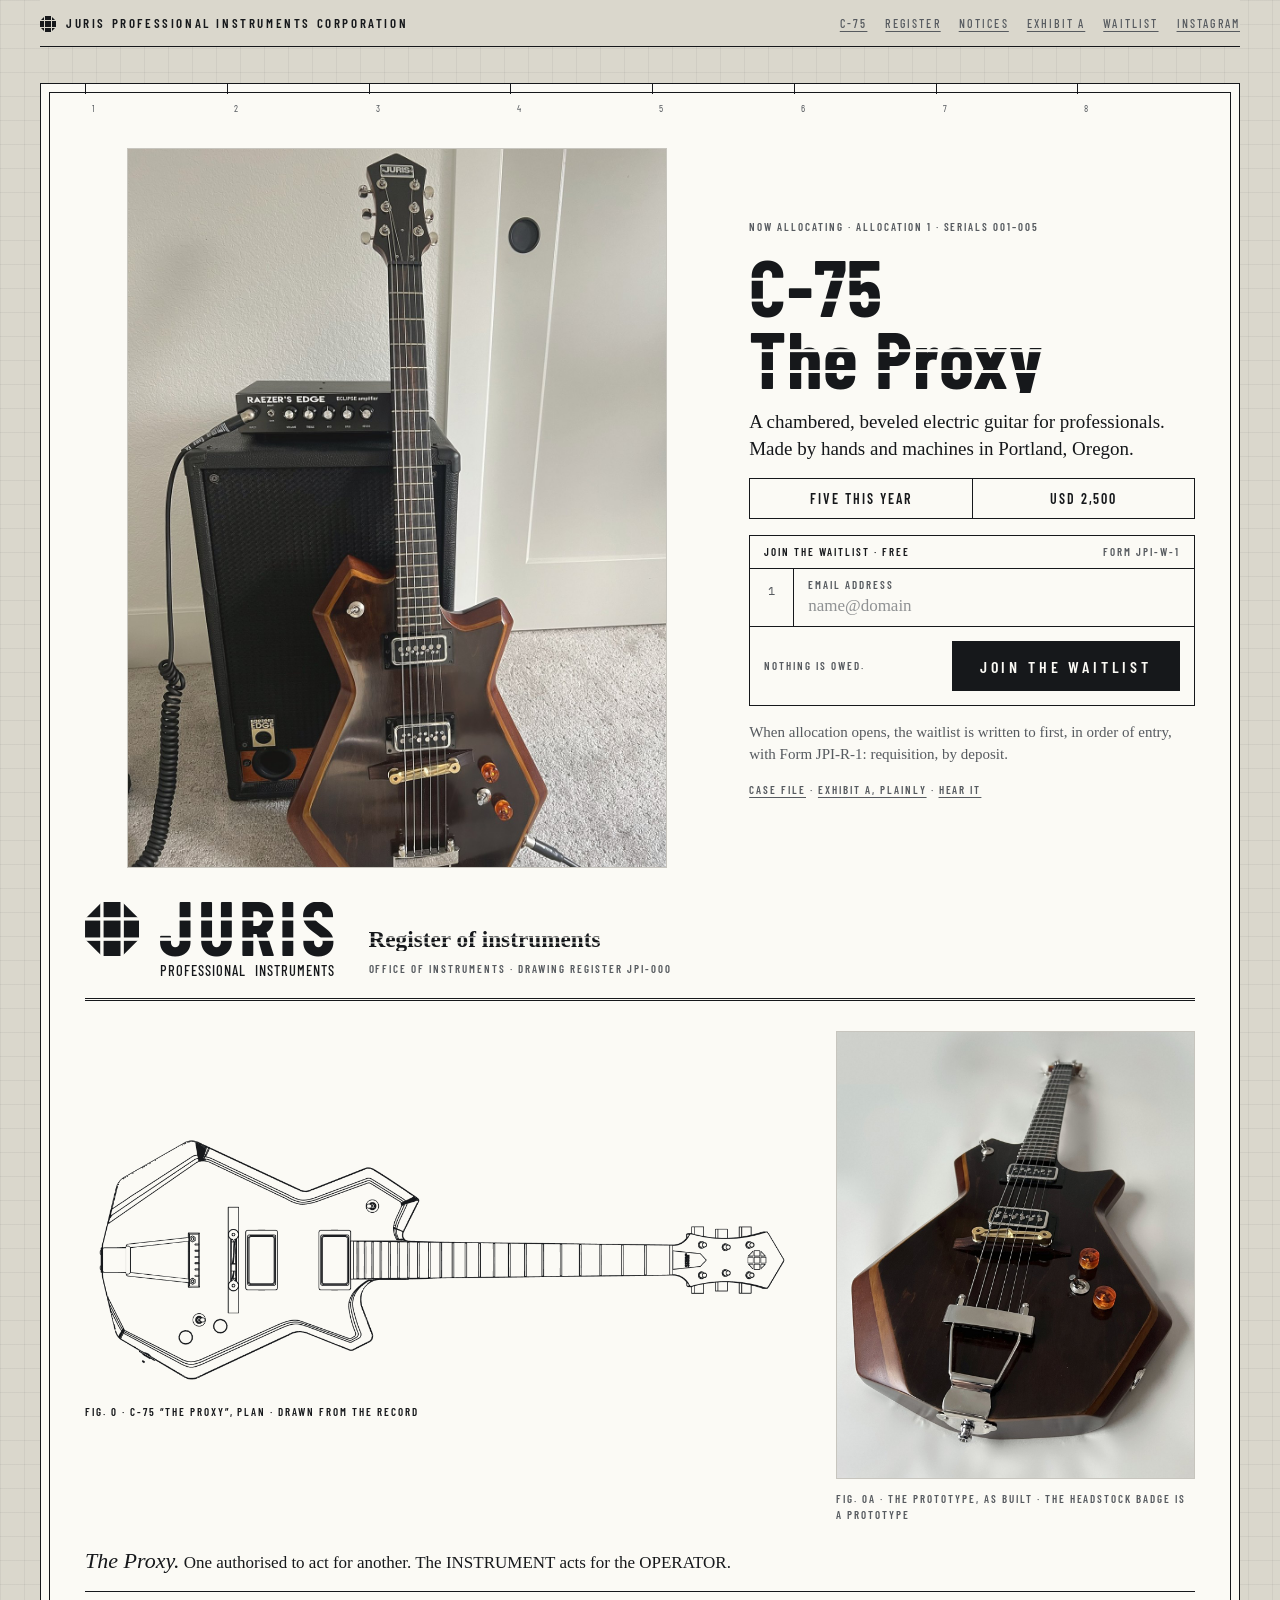
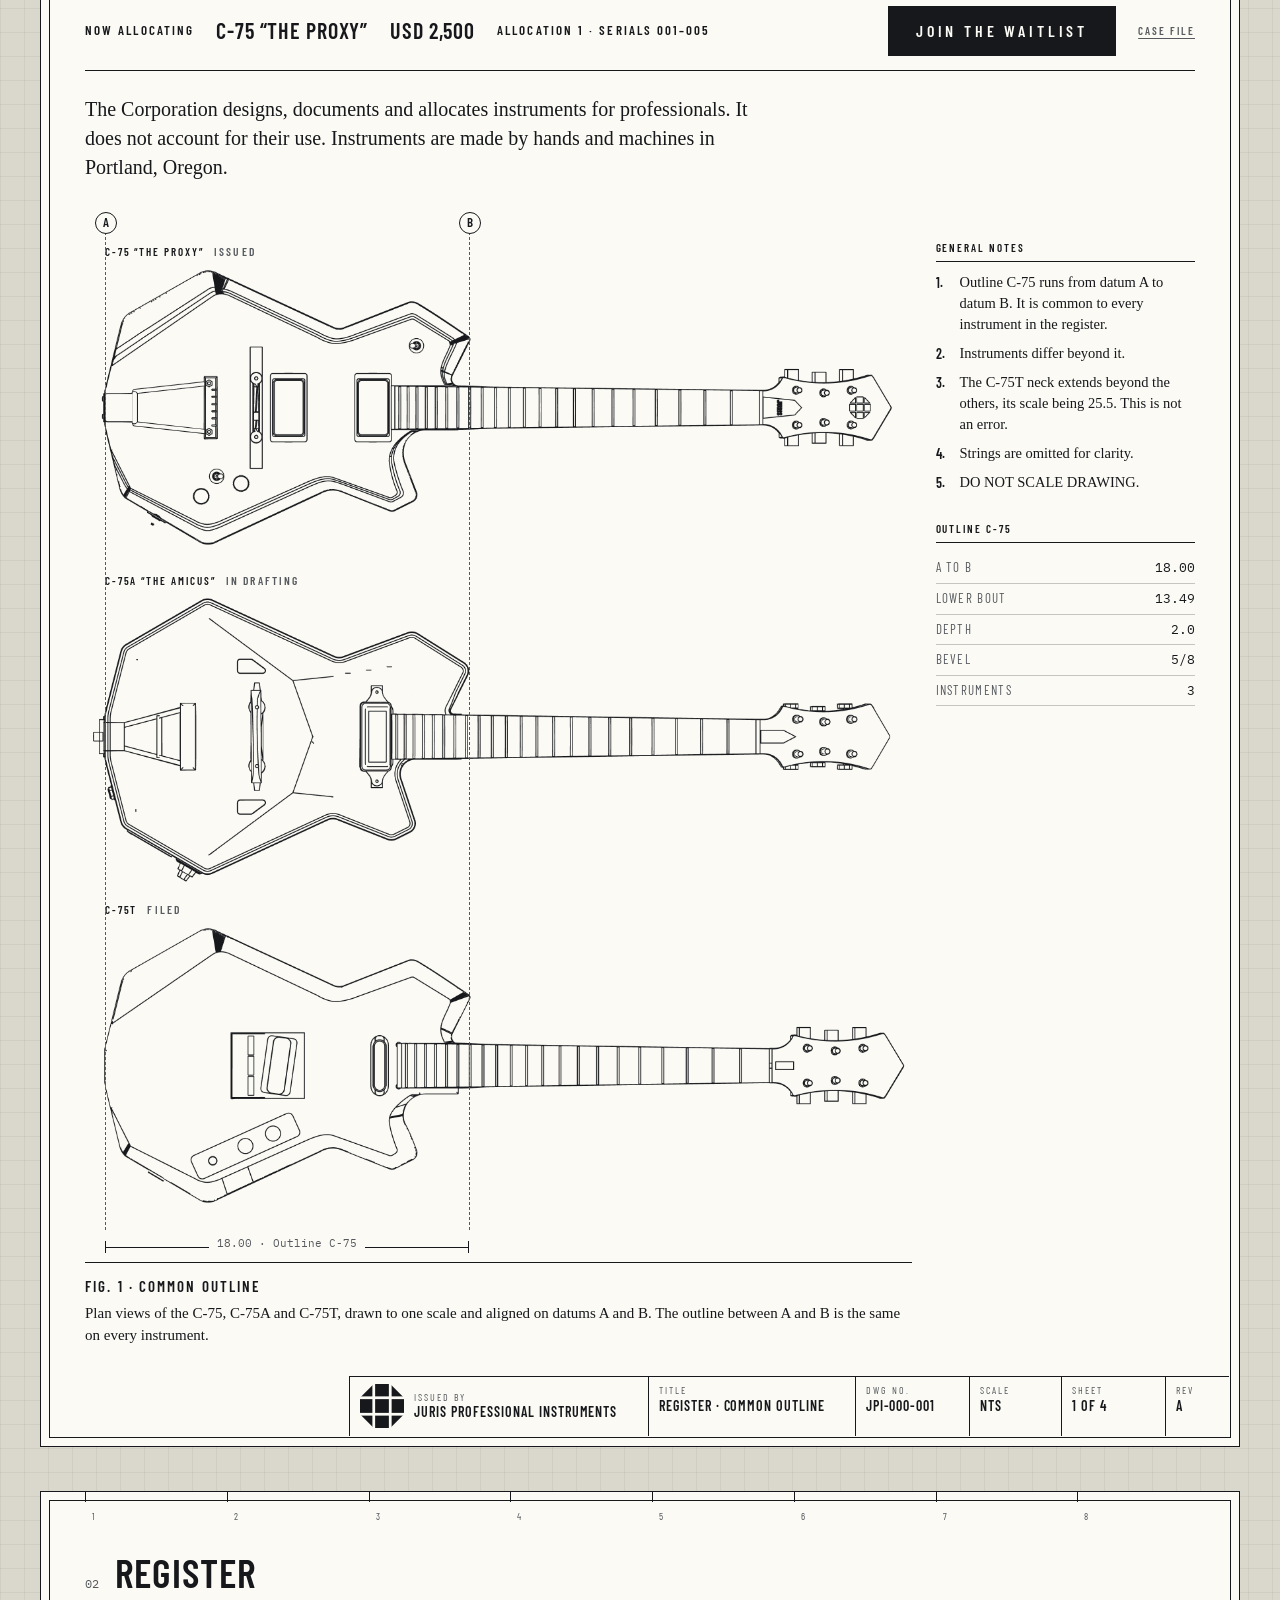
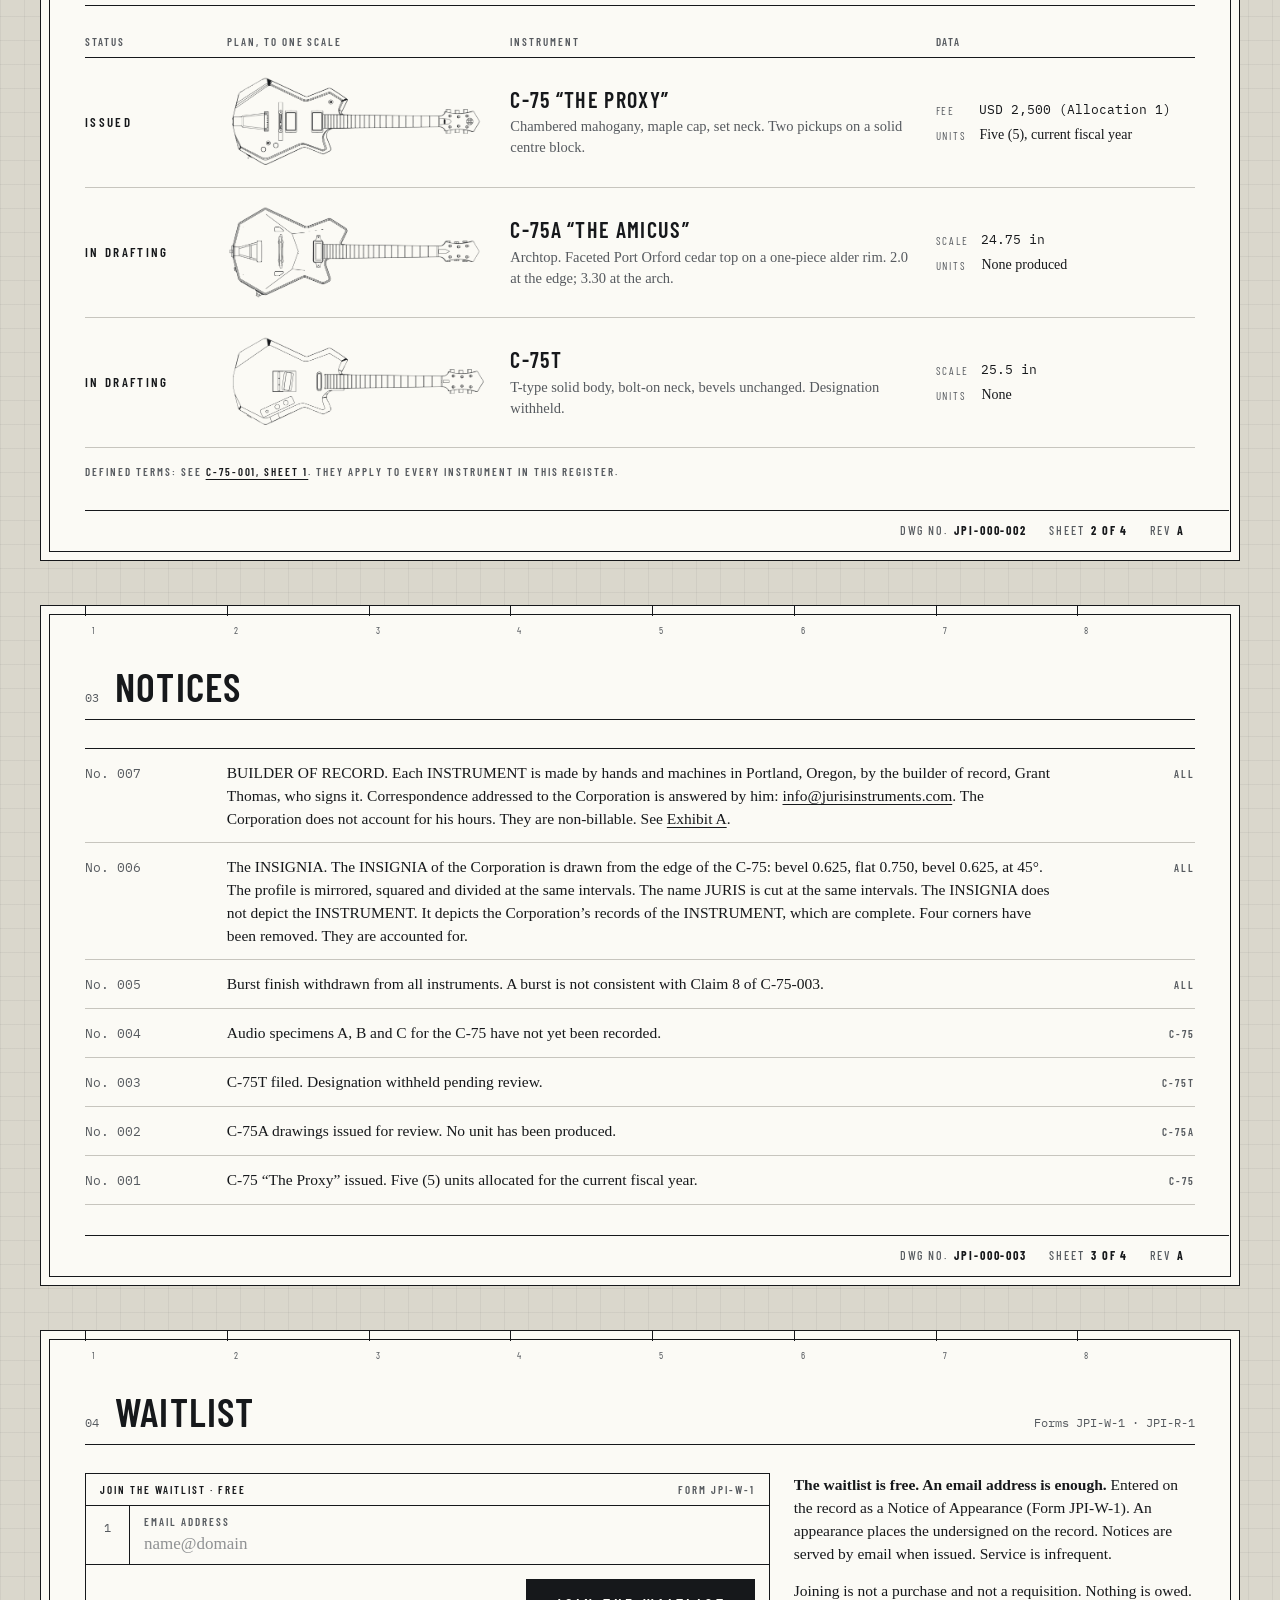
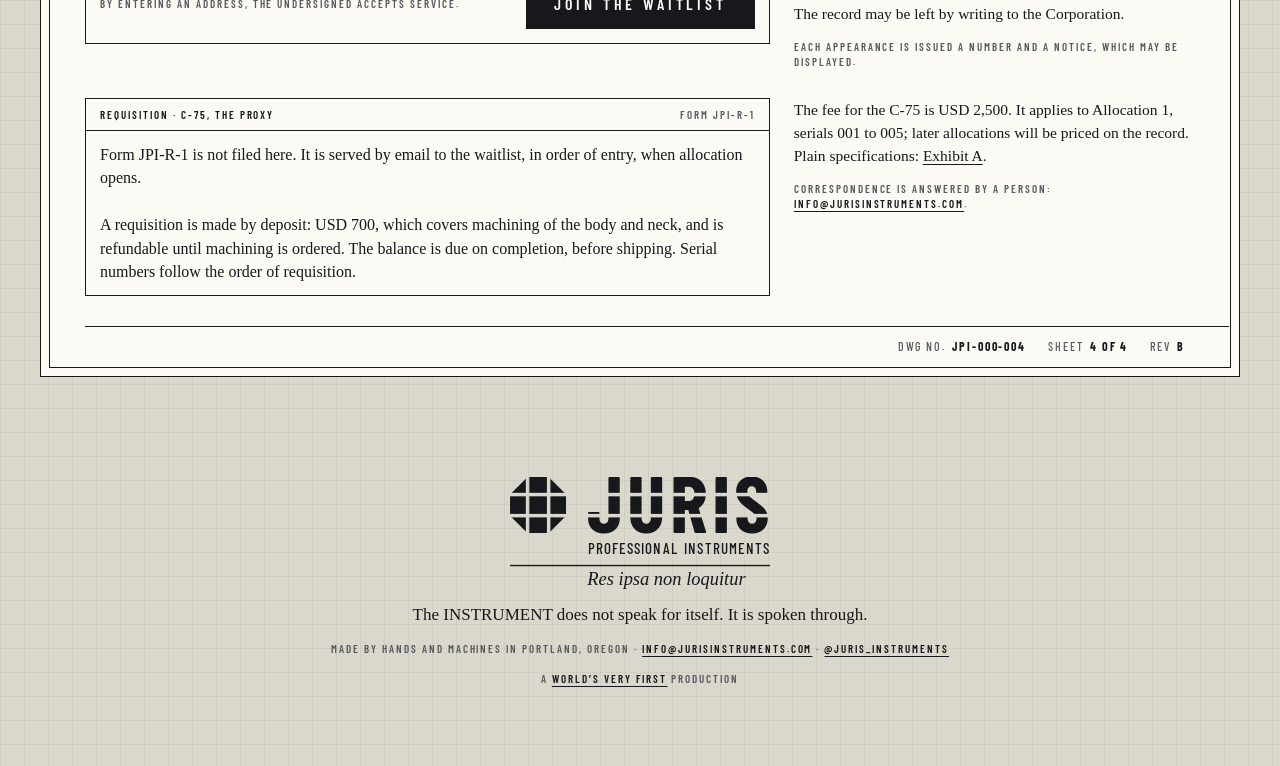
==== commit 911fdd42: "Lead with the instrument and the waitlist; retire the petition form - Homepage opens on the in-servi" ====
--- a/index.html
+++ b/index.html
@@ -258,12 +258,32 @@
 .colo-lk{width:260px;max-width:70vw}
 .proxy0{font-size:17px;line-height:1.4;flex:1 1 100%;order:3}
 .proxy0 i{font-size:22px}
+
+/* lead: the INSTRUMENT first, the waitlist beside it */
+.lead{display:grid;grid-template-columns:minmax(0,7fr) minmax(0,5fr);gap:22px 40px;align-items:center;margin:4px 0 34px}
+.lead-ph{display:block;justify-self:center}
+.lead-ph img{display:block;height:min(80vh,820px);width:auto;max-width:100%;object-fit:cover;border:1px solid var(--rule)}
+.lead-tx{display:flex;flex-direction:column;gap:16px;max-width:460px}
+.lead h1{font-family:var(--f-letter);font-weight:700;font-size:clamp(52px,6.2vw,92px);line-height:var(--lh);margin:0;letter-spacing:.01em}
+.lead-d{font-family:var(--f-text);font-size:19px;line-height:1.4;margin:0}
+.lead-facts{display:grid;grid-template-columns:1fr 1fr;border:1.5px solid var(--ink)}
+.lead-facts div{padding:8px 12px;font-family:var(--f-letter);font-weight:600;letter-spacing:.14em;text-transform:uppercase;font-size:14px;text-align:center}
+.lead-facts div+div{border-left:1.5px solid var(--ink)}
+.lead-n{font-size:15px;line-height:1.45;margin:0;color:var(--ink-2)}
+.lead-l a{color:inherit}
+.req-note{border:1.5px solid var(--ink);background:var(--paper)}
+.req-note .fh{display:flex;justify-content:space-between;gap:12px;padding:8px 14px;border-bottom:1.5px solid var(--ink)}
+.req-note p{margin:0;padding:12px 14px;font-family:var(--f-text);font-size:16px;line-height:1.45}
+.stick{display:none}
+@media (max-width:860px){.lead{grid-template-columns:1fr;gap:16px}.lead-ph img{height:auto;max-height:50vh;width:auto}.lead-tx{max-width:none;gap:14px}.lead-d{font-size:17px}
+.stick{display:flex;position:fixed;left:12px;right:12px;bottom:12px;z-index:50;justify-content:center;align-items:center;gap:10px;padding:14px 16px;background:var(--ink);color:var(--paper);font-family:var(--f-letter);font-weight:600;letter-spacing:.16em;text-transform:uppercase;font-size:15px;text-decoration:none;box-shadow:0 2px 10px rgba(0,0,0,.25);transition:opacity .2s,transform .2s}
+.stick.off{opacity:0;transform:translateY(20px);pointer-events:none}}
 </style>
 </head>
 <body>
 <div class="strip" role="banner">
   <span class="house"><svg viewBox="0 0 16 16" aria-hidden="true"><defs><clipPath id="ins-st"><path d="M5,0 H11 L16,5 V11 L11,16 H5 L0,11 V5 Z"/></clipPath></defs><g fill="currentColor" clip-path="url(#ins-st)"><rect x="0" y="0" width="4" height="4"/><rect x="0" y="5" width="4" height="6"/><rect x="0" y="12" width="4" height="4"/><rect x="5" y="0" width="6" height="4"/><rect x="5" y="5" width="6" height="6"/><rect x="5" y="12" width="6" height="4"/><rect x="12" y="0" width="4" height="4"/><rect x="12" y="5" width="4" height="6"/><rect x="12" y="12" width="4" height="4"/></g></svg>Juris Professional Instruments Corporation</span>
-  <nav aria-label="Sheets"><a href="c-75/">C-75</a><a href="#register">Register</a><a href="#notices">Notices</a><a href="exhibit-a/">Exhibit A</a><a href="#appearance">Waitlist</a><a href="https://www.instagram.com/juris_instruments/" rel="noopener">Instagram</a></nav>
+  <nav aria-label="Sheets"><a href="c-75/">C-75</a><a href="#register">Register</a><a href="#notices">Notices</a><a href="exhibit-a/">Exhibit A</a><a href="#join">Waitlist</a><a href="https://www.instagram.com/juris_instruments/" rel="noopener">Instagram</a></nav>
 </div>
 
 <main class="sheets">
@@ -272,12 +292,29 @@
 <section class="sheet" aria-labelledby="t1">
   <div class="zones" aria-hidden="true"><span data-z="1"></span><span data-z="2"></span><span data-z="3"></span><span data-z="4"></span><span data-z="5"></span><span data-z="6"></span><span data-z="7"></span><span data-z="8"></span></div>
   <div class="sheet-body">
+    <div class="lead" id="join">
+      <a class="lead-ph" href="c-75/"><img src="photo/c75-prototype-in-service.jpg?v=1" width="1200" height="1600" alt="The Juris C-75 “The Proxy” prototype, plugged in and leaning against a speaker cabinet with a small amplifier on top: a chambered, beveled body with a black-dyed top under garnet shellac, mahogany bevels showing the maple cap as a line, two pickups, a brass bridge, amber knobs and a trapeze tailpiece."></a>
+      <div class="lead-tx">
+        <span class="lab">Now allocating · Allocation 1 · Serials 001–005</span>
+        <h1 id="t1" class="cut" style="--lh:.9">C-75<br>The Proxy</h1>
+        <p class="lead-d">A chambered, beveled electric guitar for professionals. Made by hands and machines in Portland, Oregon.</p>
+        <div class="lead-facts"><div>Five this year</div><div>USD 2,500</div></div>
+        <form class="wl" id="join-form" data-waitlist data-kind="appearance" novalidate>
+          <div class="fh"><span class="lab" style="color:var(--ink)">Join the waitlist · Free</span><span class="lab">Form JPI-W-1</span></div>
+          <div class="field"><span class="bx">1</span><div><label class="lab" for="j-email">Email address</label><input id="j-email" name="email" type="email" autocomplete="email" placeholder="name@domain" required></div></div>
+          <div class="actions"><span class="lab">Nothing is owed.</span><button class="btn" type="submit">Join the waitlist</button></div>
+          <div class="receipt" role="status" hidden></div>
+        </form>
+        <p class="lead-n">When allocation opens, the waitlist is written to first, in order of entry, with Form JPI-R-1: requisition, by deposit.</p>
+        <p class="lab lead-l"><a href="c-75/">Case file</a> · <a href="exhibit-a/">Exhibit A, plainly</a> · <a href="https://www.instagram.com/juris_instruments/" rel="noopener">Hear it</a></p>
+      </div>
+    </div>
     <div class="mast g8">
       <div class="s2">
         <svg class="plate lockup" viewBox="0 0 148 44" role="img" aria-label="Juris Professional Instruments"><defs><clipPath id="ins-lk"><path d="M10,0 H22 L32,10 V22 L22,32 H10 L0,22 V10 Z"/></clipPath><mask id="ins-cut" maskUnits="userSpaceOnUse" x="40" y="-2" width="112" height="36"><rect x="40" y="-2" width="112" height="36" fill="#fff"/><rect x="40" y="9" width="112" height="2" fill="#000"/><rect x="40" y="21" width="112" height="2" fill="#000"/></mask></defs><g fill="currentColor" clip-path="url(#ins-lk)"><rect x="0" y="0" width="9" height="9"/><rect x="0" y="11" width="9" height="10"/><rect x="0" y="23" width="9" height="9"/><rect x="11" y="0" width="10" height="9"/><rect x="11" y="11" width="10" height="10"/><rect x="11" y="23" width="10" height="9"/><rect x="23" y="0" width="9" height="9"/><rect x="23" y="11" width="9" height="10"/><rect x="23" y="23" width="9" height="9"/></g><text x="44" y="32" font-family="Barlow Condensed, Arial Narrow, sans-serif" font-weight="700" font-size="45.71" textLength="104" lengthAdjust="spacing" fill="currentColor" mask="url(#ins-cut)">JURIS</text><text x="44.4" y="44" font-family="Barlow Condensed, Arial Narrow, sans-serif" font-weight="500" font-size="8.57" letter-spacing=".6" fill="currentColor">PROFESSIONAL</text><text x="148" y="44" text-anchor="end" font-family="Barlow Condensed, Arial Narrow, sans-serif" font-weight="500" font-size="8.57" letter-spacing=".6" fill="currentColor">INSTRUMENTS</text></svg>
       </div>
       <div class="s6">
-        <h1 id="t1" class="cut" style="--lh:.95">Register of instruments</h1>
+        <h2 class="cut" style="--lh:.95;margin:0">Register of instruments</h2>
         <p class="lab office">Office of Instruments · Drawing register JPI-000</p>
       </div>
     </div>
@@ -286,7 +323,7 @@
       <div class="duo-p"><a class="ph0" href="c-75/"><img src="photo/c75-prototype-hero.jpg?v=6" width="1200" height="1500" alt="The Juris C-75 “The Proxy” prototype on white paper, photographed from the tailpiece end: an angular, beveled body with a black-dyed top under garnet shellac and mahogany sides, two TV Jones pickups, a brass Compton bridge on a rosewood base, a chrome trapeze tailpiece, two amber knobs and a toggle switch."></a><span class="lab">FIG. 0A · The prototype, as built · the headstock badge is a prototype</span></div>
       <figcaption><span class="proxy0"><i>The Proxy.</i> One authorised to act for another. The INSTRUMENT acts for the OPERATOR.</span></figcaption>
     </figure>
-    <div class="nowalloc"><span class="k">Now allocating</span><span class="v">C-75 “The Proxy”</span><span class="v">USD 2,500</span><span class="k">Allocation 1 · Serials 001–005</span><span class="sp"></span><a class="btn" href="#appearance" style="text-decoration:none;display:inline-flex;align-items:center">Join the waitlist</a><a class="lab" href="#allocation">Petition</a><a class="lab" href="c-75/">Case file</a></div>
+    <div class="nowalloc"><span class="k">Now allocating</span><span class="v">C-75 “The Proxy”</span><span class="v">USD 2,500</span><span class="k">Allocation 1 · Serials 001–005</span><span class="sp"></span><a class="btn" href="#join" style="text-decoration:none;display:inline-flex;align-items:center">Join the waitlist</a><a class="lab" href="c-75/">Case file</a></div>
     <p class="statement">The Corporation designs, documents and allocates instruments for professionals. It does not account for their use. Instruments are made by hands and machines in Portland, Oregon.</p>
 
     <div class="hero g8">
@@ -379,7 +416,7 @@
 <section class="sheet" aria-labelledby="t4" id="waitlist">
   <div class="zones" aria-hidden="true"><span data-z="1"></span><span data-z="2"></span><span data-z="3"></span><span data-z="4"></span><span data-z="5"></span><span data-z="6"></span><span data-z="7"></span><span data-z="8"></span></div>
   <div class="sheet-body">
-    <div class="sh"><span class="no">04</span><h2 id="t4">Waitlist</h2><span class="form">Forms JPI-W-1 · JPI-A-1</span></div>
+    <div class="sh"><span class="no">04</span><h2 id="t4">Waitlist</h2><span class="form">Forms JPI-W-1 · JPI-R-1</span></div>
     <div class="g8" id="appearance">
       <div class="s5"><form class="wl" data-waitlist data-kind="appearance" novalidate>
         <div class="fh"><span class="lab" style="color:var(--ink)">Join the waitlist · Free</span><span class="lab">Form JPI-W-1</span></div>
@@ -389,27 +426,19 @@
       </form></div>
       <div class="s3 wl-terms">
         <p><b>The waitlist is free. An email address is enough.</b> Entered on the record as a Notice of Appearance (Form JPI-W-1). An appearance places the undersigned on the record. Notices are served by email when issued. Service is infrequent.</p>
-        <p>An appearance is not a purchase and not a petition. Nothing is owed. The record may be left by writing to the Corporation.</p>
+        <p>Joining is not a purchase and not a requisition. Nothing is owed. The record may be left by writing to the Corporation.</p>
         <p class="lab">Each appearance is issued a number and a notice, which may be displayed.</p>
       </div>
     </div>
     <div class="g8" id="allocation" style="margin-top:28px">
-      <div class="s5"><form class="wl" data-waitlist novalidate>
-        <div class="fh"><span class="lab" style="color:var(--ink)">Petition for Allocation · C-75, The Proxy</span><span class="lab">Form JPI-A-1</span></div>
-        <div class="field"><span class="bx">1</span><div><label class="lab" for="r-email">Correspondence address</label><input id="r-email" name="email" type="email" autocomplete="email" placeholder="name@domain" required></div></div>
-        <div class="field"><span class="bx">2</span><div><label class="lab" for="r-inst">Instrument requested</label><select id="r-inst" name="instrument"><option selected>C-75 “The Proxy”</option><option>C-75A “The Amicus”, when issued</option><option>C-75T, when issued</option><option>Undetermined</option></select></div></div>
-        <div class="field"><span class="bx">3</span><div><label class="lab" for="r-fin">Finish</label><select id="r-fin" name="finish"><option>Undecided</option><option>Black dye (as built)</option><option>Natural maple</option><option>Aged computer white, milk paint</option><option>Primer grey, milk paint</option></select></div></div>
-        <div class="field"><span class="bx">4</span><div><label class="lab" for="r-fee">At the fee of USD 2,500, the undersigned would</label><select id="r-fee" name="fee"><option>Place the USD 700 deposit</option><option>Probably place the deposit</option><option>Decline at this fee</option><option>Observe only</option></select></div></div>
-        <div class="field"><span class="bx">5</span><div><label class="lab" for="r-prof">Profession (optional; for records only)</label><input id="r-prof" name="profession" type="text" autocomplete="organization-title" placeholder="e.g. Counsel"></div></div>
-        <div class="field"><span class="bx">6</span><div><label class="lab" for="r-heard">This register came to your attention by way of</label><select id="r-heard" name="heard"><option>Not stated</option><option>Instagram</option><option>The Gear Page</option><option>Gretsch-Talk</option><option>Reddit</option><option>A colleague</option><option>Search</option><option>Other</option></select></div></div>
-        <div class="actions"><span class="lab">A petition is not allocation. No payment is taken.</span><button class="btn" type="submit">File the petition</button></div>
-        <div class="receipt" role="status" hidden></div>
-      </form></div>
+      <div class="s5 req-note">
+        <div class="fh"><span class="lab" style="color:var(--ink)">Requisition · C-75, The Proxy</span><span class="lab">Form JPI-R-1</span></div>
+        <p>Form JPI-R-1 is not filed here. It is served by email to the waitlist, in order of entry, when allocation opens.</p>
+        <p>A requisition is made by deposit: USD 700, which covers machining of the body and neck, and is refundable until machining is ordered. The balance is due on completion, before shipping. Serial numbers follow the order of requisition.</p>
+      </div>
       <div class="s3 wl-terms">
-        <p>Petitions are recorded in order of receipt, and serial numbers follow that order. No payment is taken. When allocation of the C-75 opens, petitioners are written to in that order.</p>
         <p>The fee for the C-75 is USD 2,500. It applies to Allocation 1, serials 001 to 005; later allocations will be priced on the record. Plain specifications: <a href="exhibit-a/">Exhibit A</a>.</p>
-        <p>Petitions for instruments not yet issued are held on file until issue.</p>
-        <p class="lab">Field 5 is recorded, not verified. Correspondence is answered by a person.</p>
+        <p class="lab">Correspondence is answered by a person: <a href="mailto:info@jurisinstruments.com">info@jurisinstruments.com</a>.</p>
       </div>
     </div>
   </div>
@@ -424,6 +453,12 @@
   </footer>
 </main>
 
-<script src="waitlist.js?v=9"></script>
+<a class="stick" href="#join-form" id="stick">Join the waitlist · Free</a>
+<script>(function(){var st=document.getElementById('stick'),f=document.getElementById('join-form');if(!st||!f||!('IntersectionObserver' in window))return;
+var vis=0;new IntersectionObserver(function(es){es.forEach(function(e){vis=e.isIntersecting})
+;st.classList.toggle('off',!!vis)},{threshold:.2}).observe(f);
+document.querySelectorAll('form[data-waitlist]').forEach(function(x){new IntersectionObserver(function(es){es.forEach(function(e){if(e.isIntersecting)st.classList.add('off');else if(!vis)st.classList.remove('off')})}).observe(x)});
+st.addEventListener('click',function(e){e.preventDefault();f.scrollIntoView({behavior:'smooth',block:'center'});setTimeout(function(){var i=document.getElementById('j-email');if(i)i.focus({preventScroll:true})},450)});})();</script>
+<script src="waitlist.js?v=10"></script>
 </body>
 </html>
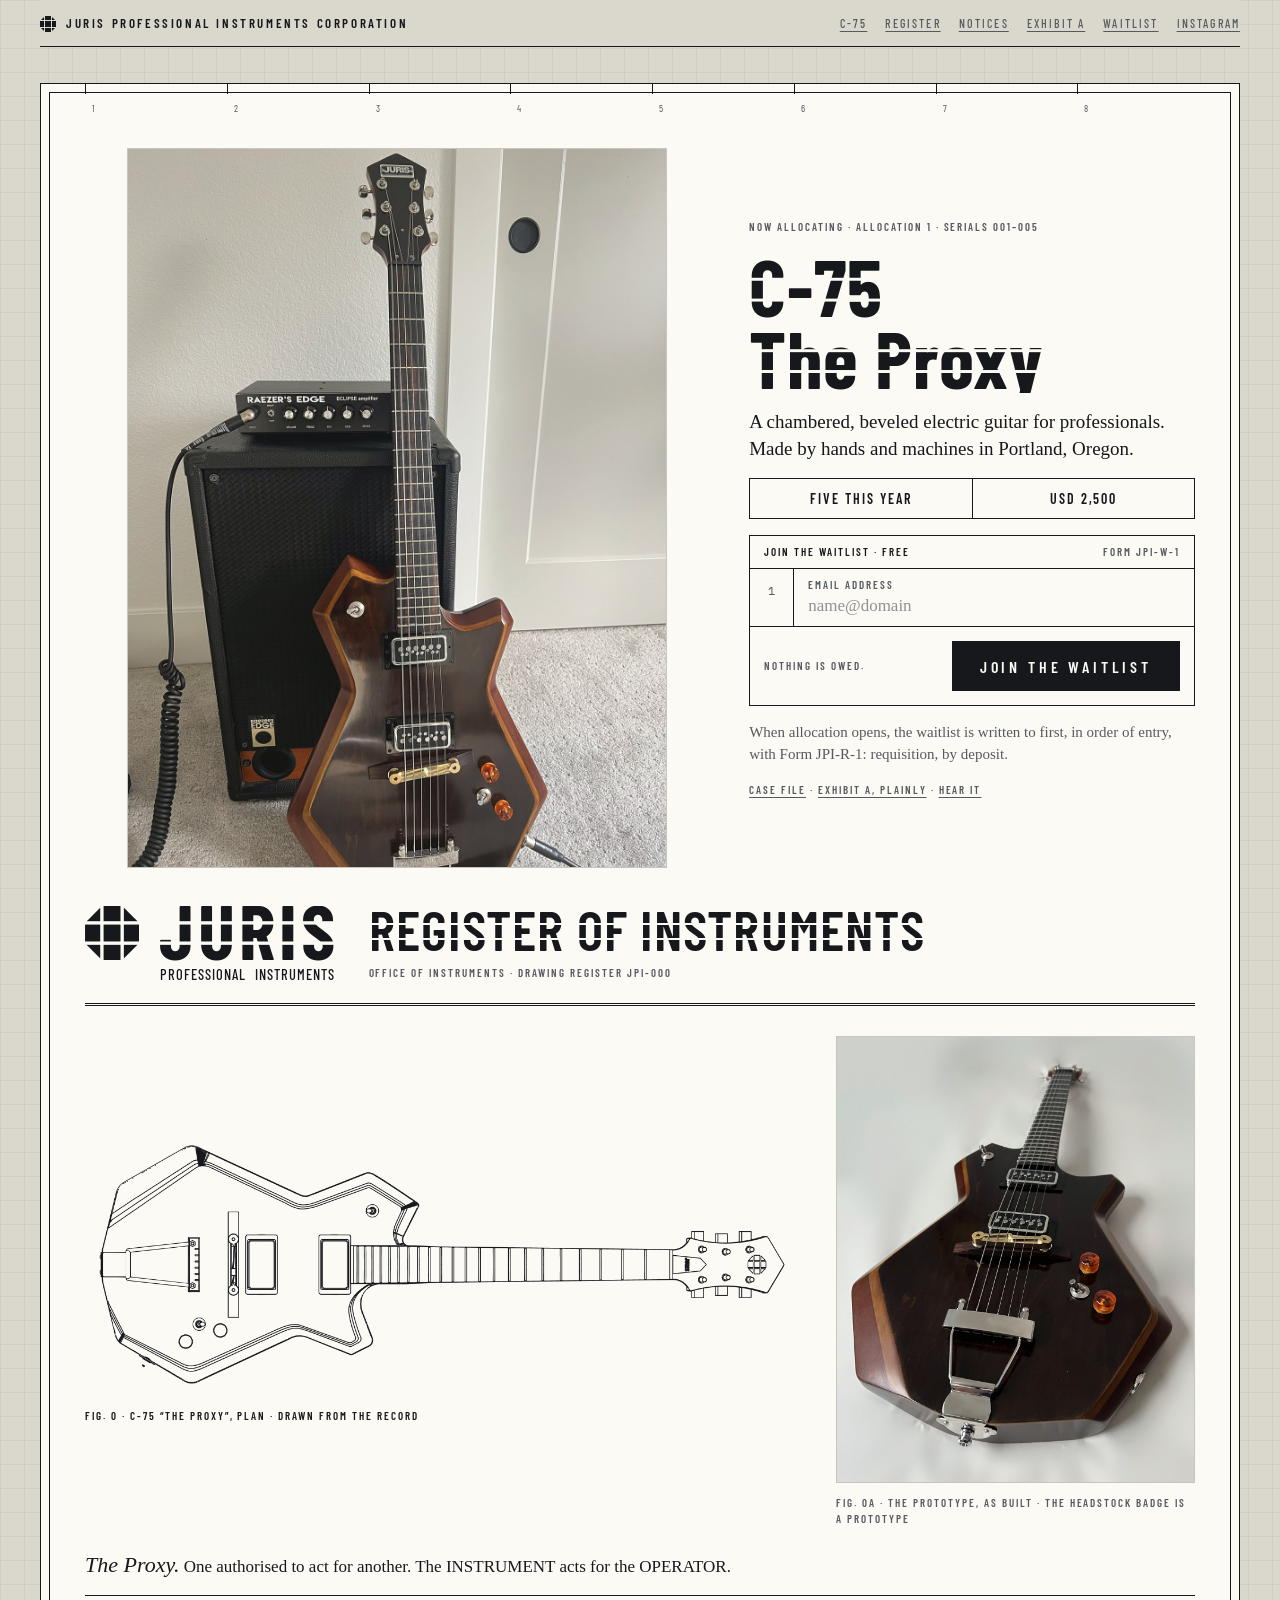
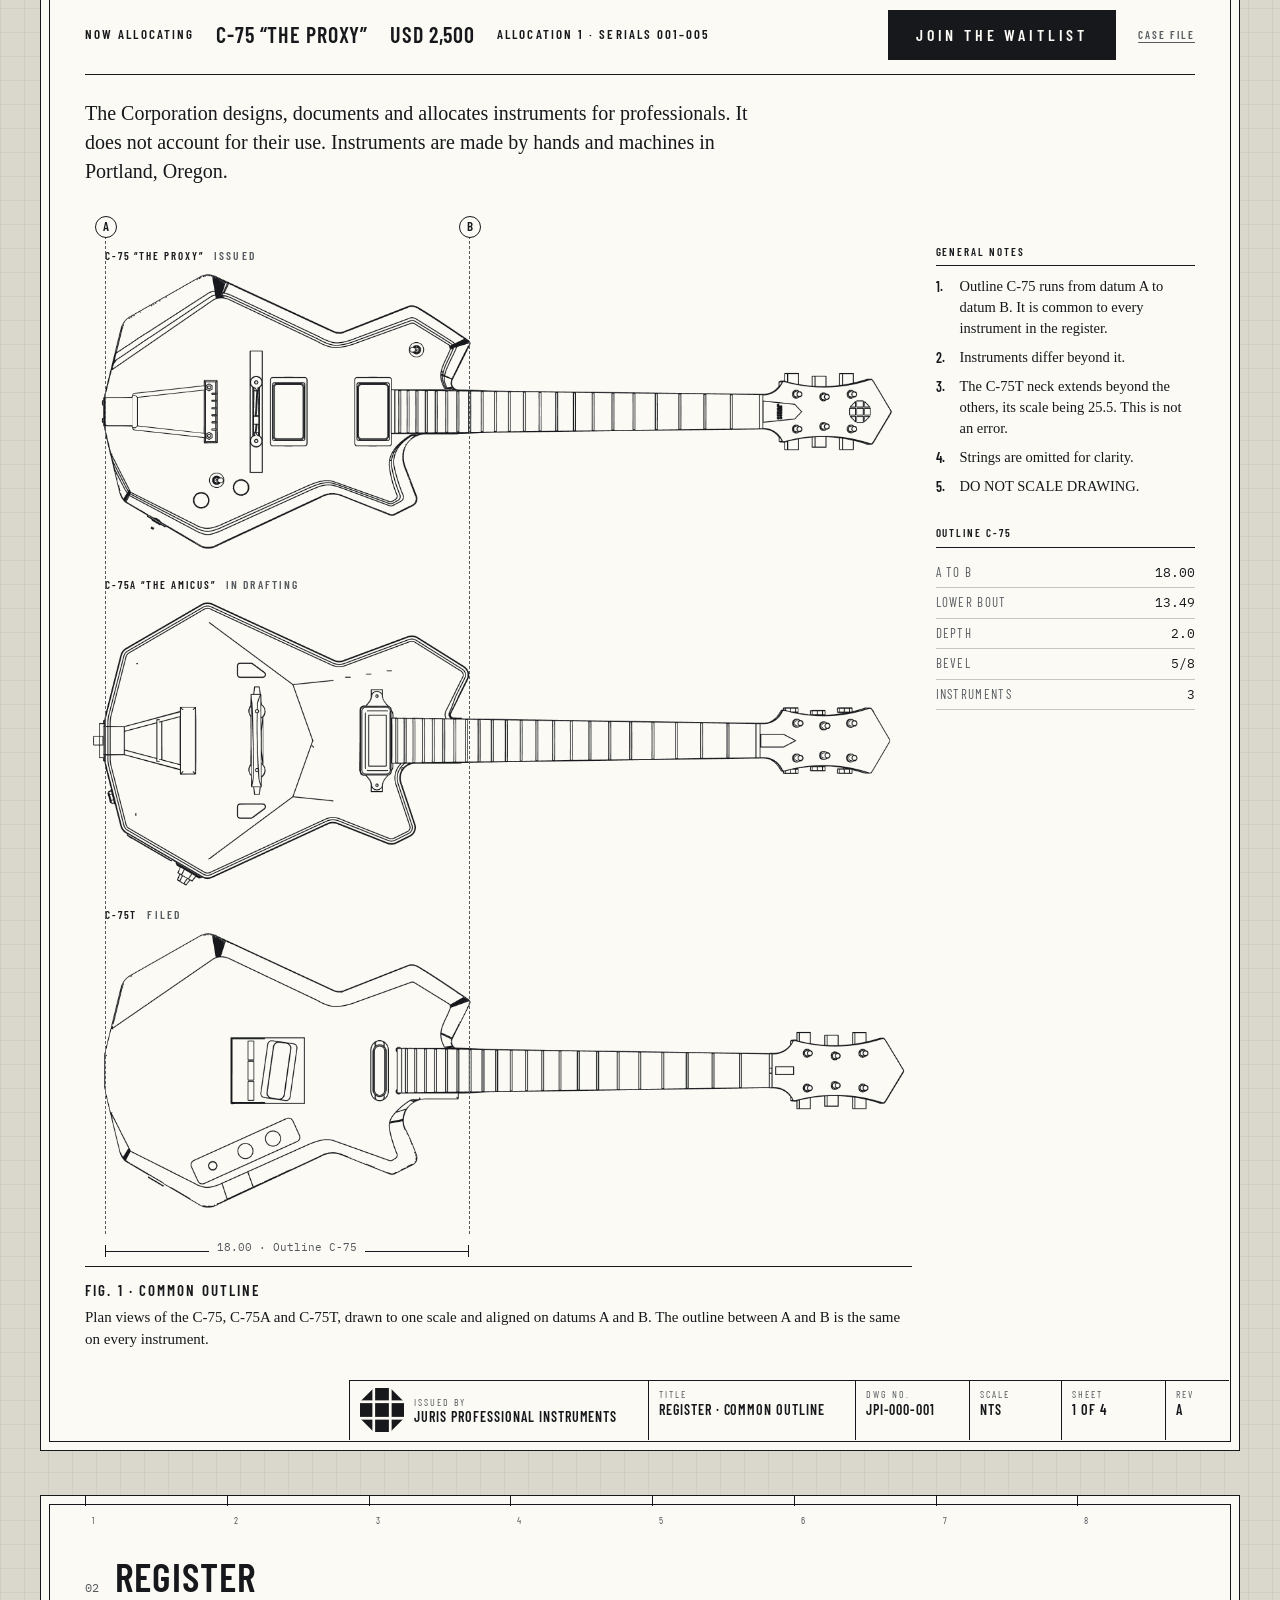
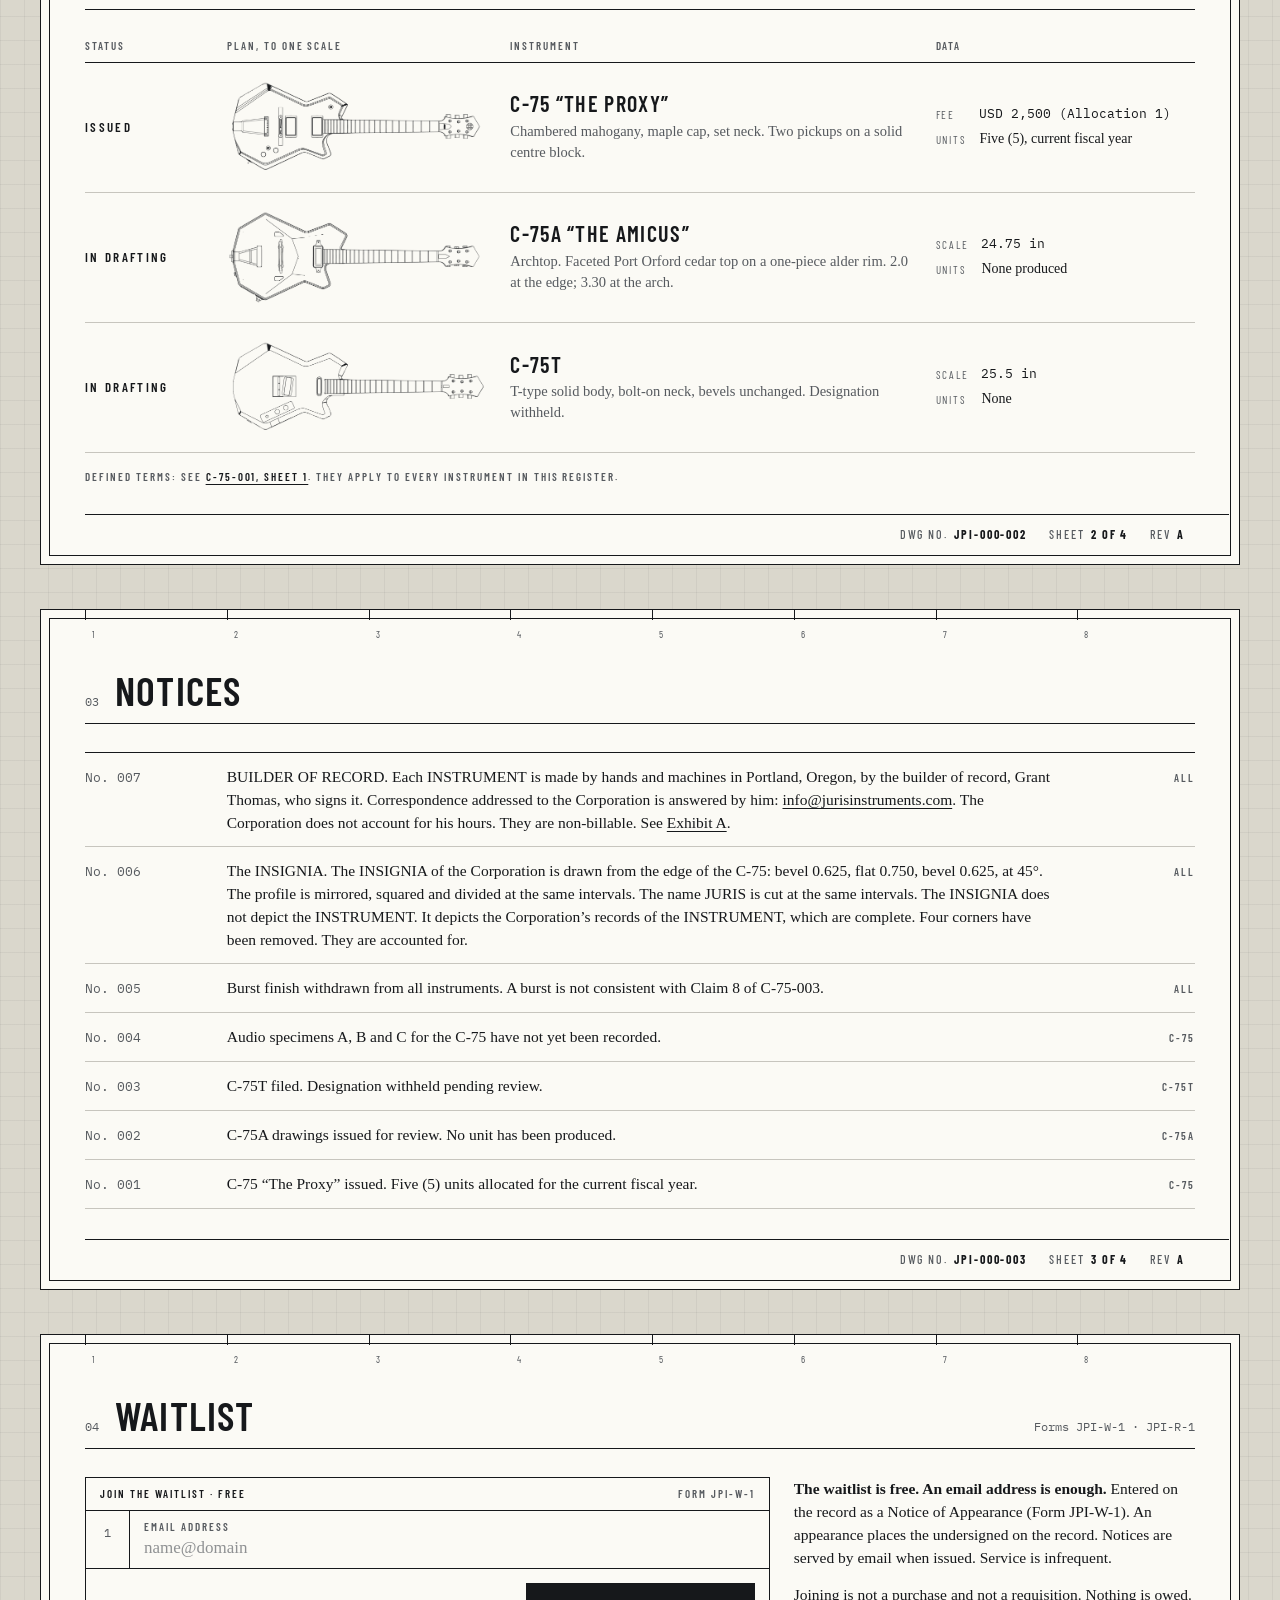
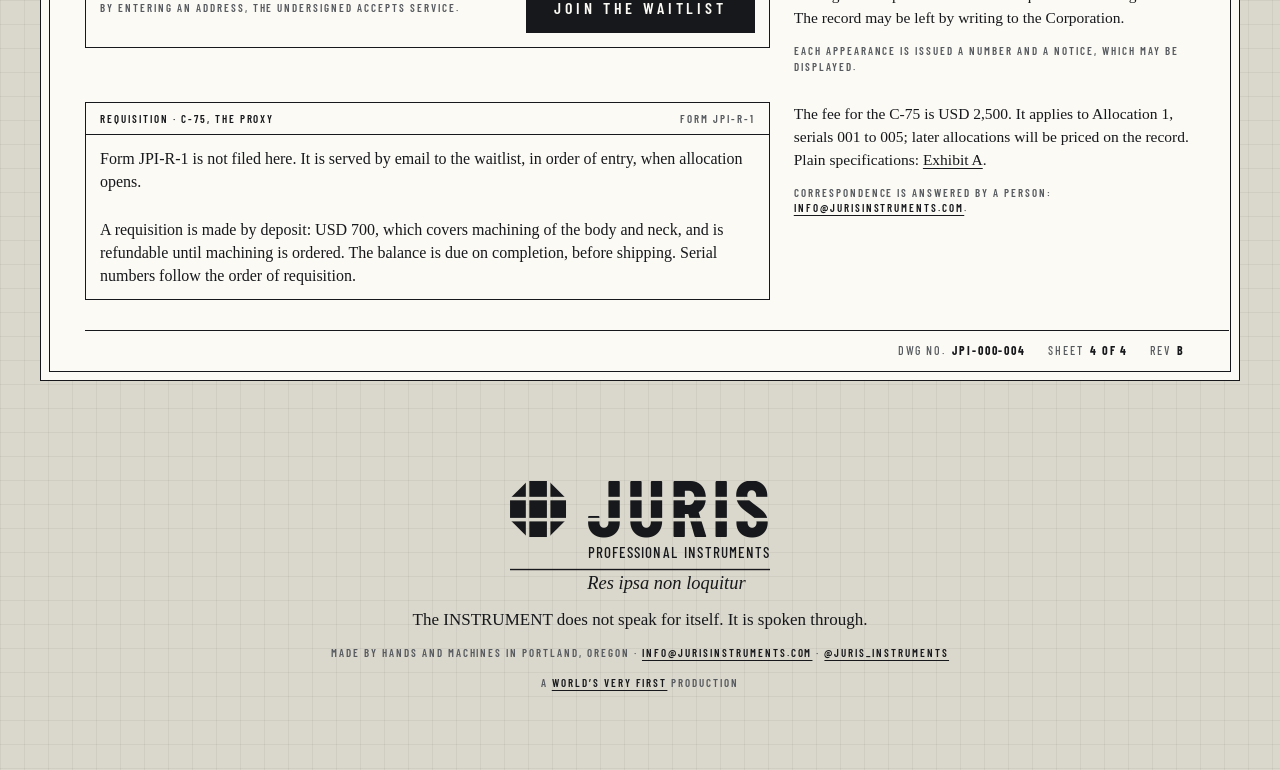
==== commit 333d96af: "Restore Register of instruments heading type Co-Authored-By: Claude Opus 5.5 <noreply@anthropic.com>" ====
--- a/index.html
+++ b/index.html
@@ -274,6 +274,7 @@
 .req-note{border:1.5px solid var(--ink);background:var(--paper)}
 .req-note .fh{display:flex;justify-content:space-between;gap:12px;padding:8px 14px;border-bottom:1.5px solid var(--ink)}
 .req-note p{margin:0;padding:12px 14px;font-family:var(--f-text);font-size:16px;line-height:1.45}
+.mast h2.reg{margin:0;font-family:var(--f-letter);font-weight:600;font-size:clamp(34px,4.4vw,56px);line-height:.95;letter-spacing:.02em;text-transform:uppercase}
 .stick{display:none}
 @media (max-width:860px){.lead{grid-template-columns:1fr;gap:16px}.lead-ph img{height:auto;max-height:50vh;width:auto}.lead-tx{max-width:none;gap:14px}.lead-d{font-size:17px}
 .stick{display:flex;position:fixed;left:12px;right:12px;bottom:12px;z-index:50;justify-content:center;align-items:center;gap:10px;padding:14px 16px;background:var(--ink);color:var(--paper);font-family:var(--f-letter);font-weight:600;letter-spacing:.16em;text-transform:uppercase;font-size:15px;text-decoration:none;box-shadow:0 2px 10px rgba(0,0,0,.25);transition:opacity .2s,transform .2s}
@@ -314,7 +315,7 @@
         <svg class="plate lockup" viewBox="0 0 148 44" role="img" aria-label="Juris Professional Instruments"><defs><clipPath id="ins-lk"><path d="M10,0 H22 L32,10 V22 L22,32 H10 L0,22 V10 Z"/></clipPath><mask id="ins-cut" maskUnits="userSpaceOnUse" x="40" y="-2" width="112" height="36"><rect x="40" y="-2" width="112" height="36" fill="#fff"/><rect x="40" y="9" width="112" height="2" fill="#000"/><rect x="40" y="21" width="112" height="2" fill="#000"/></mask></defs><g fill="currentColor" clip-path="url(#ins-lk)"><rect x="0" y="0" width="9" height="9"/><rect x="0" y="11" width="9" height="10"/><rect x="0" y="23" width="9" height="9"/><rect x="11" y="0" width="10" height="9"/><rect x="11" y="11" width="10" height="10"/><rect x="11" y="23" width="10" height="9"/><rect x="23" y="0" width="9" height="9"/><rect x="23" y="11" width="9" height="10"/><rect x="23" y="23" width="9" height="9"/></g><text x="44" y="32" font-family="Barlow Condensed, Arial Narrow, sans-serif" font-weight="700" font-size="45.71" textLength="104" lengthAdjust="spacing" fill="currentColor" mask="url(#ins-cut)">JURIS</text><text x="44.4" y="44" font-family="Barlow Condensed, Arial Narrow, sans-serif" font-weight="500" font-size="8.57" letter-spacing=".6" fill="currentColor">PROFESSIONAL</text><text x="148" y="44" text-anchor="end" font-family="Barlow Condensed, Arial Narrow, sans-serif" font-weight="500" font-size="8.57" letter-spacing=".6" fill="currentColor">INSTRUMENTS</text></svg>
       </div>
       <div class="s6">
-        <h2 class="cut" style="--lh:.95;margin:0">Register of instruments</h2>
+        <h2 class="cut reg" style="--lh:.95">Register of instruments</h2>
         <p class="lab office">Office of Instruments · Drawing register JPI-000</p>
       </div>
     </div>
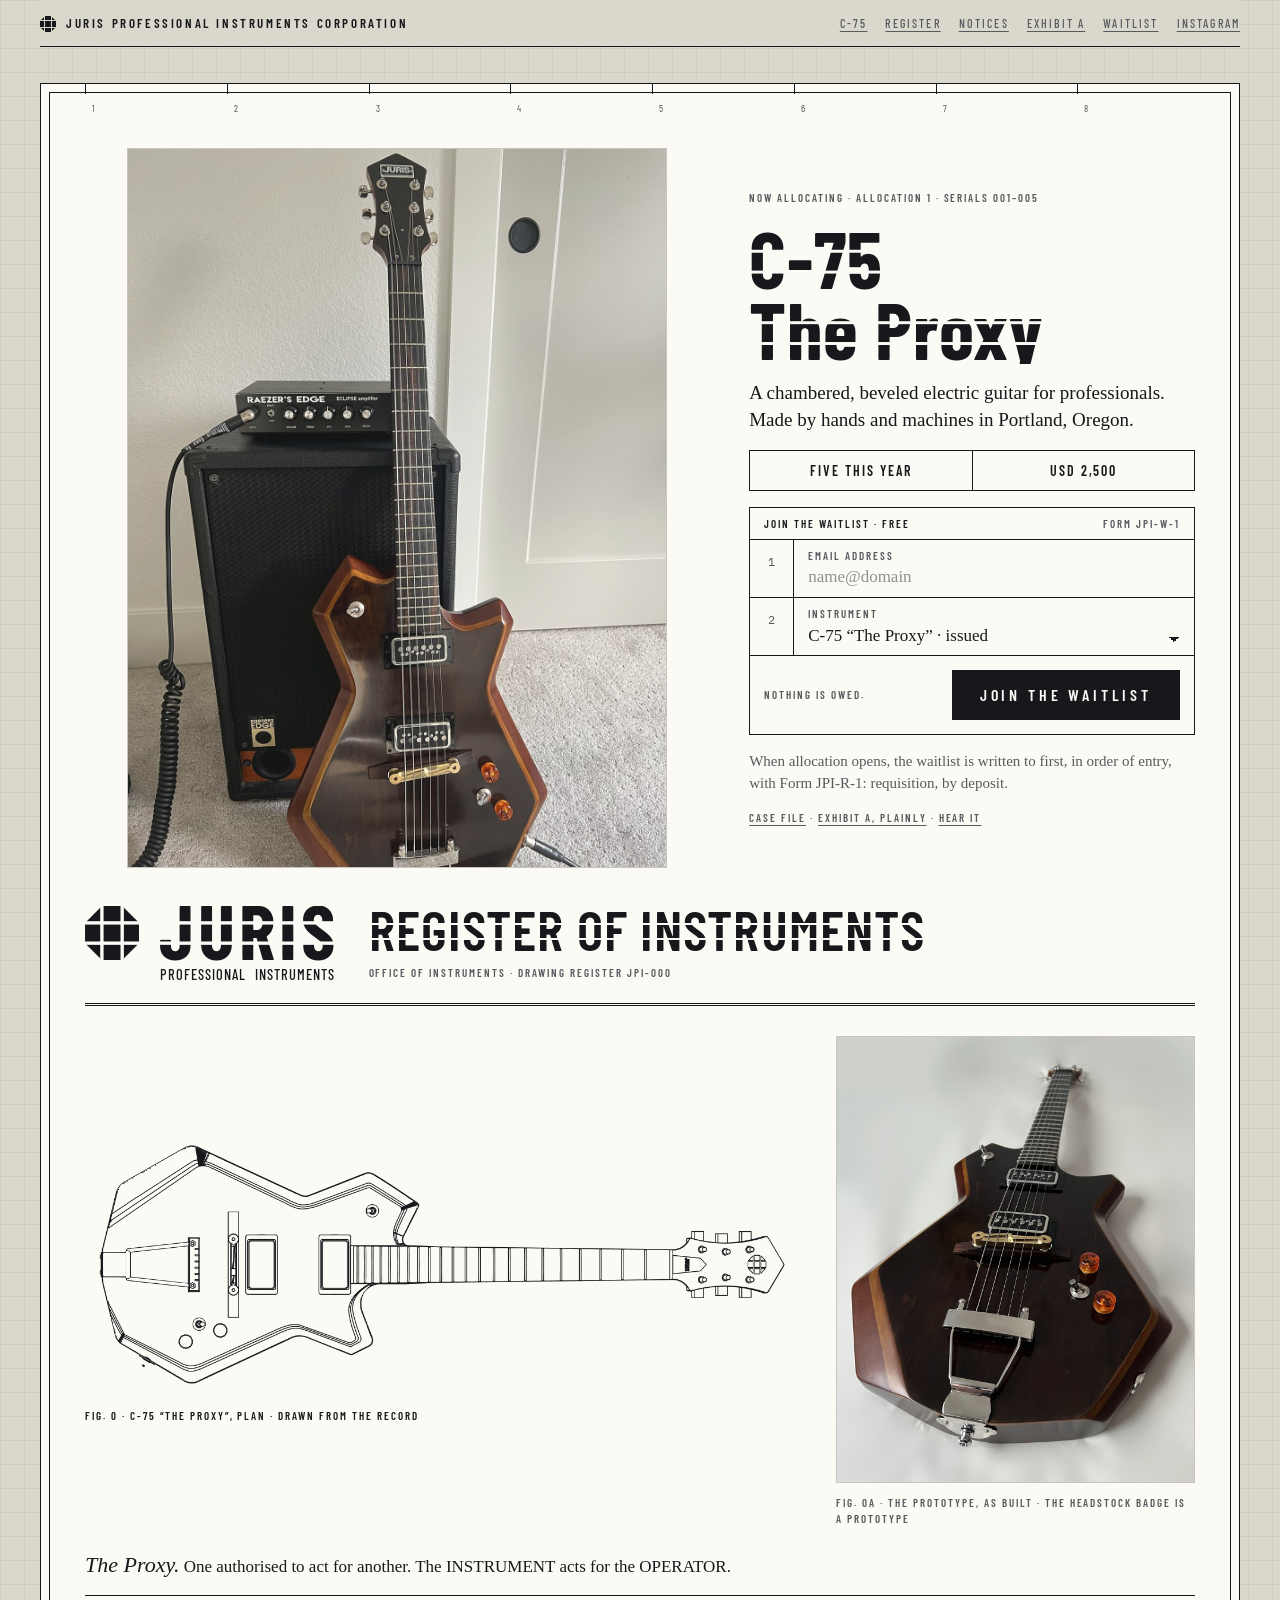
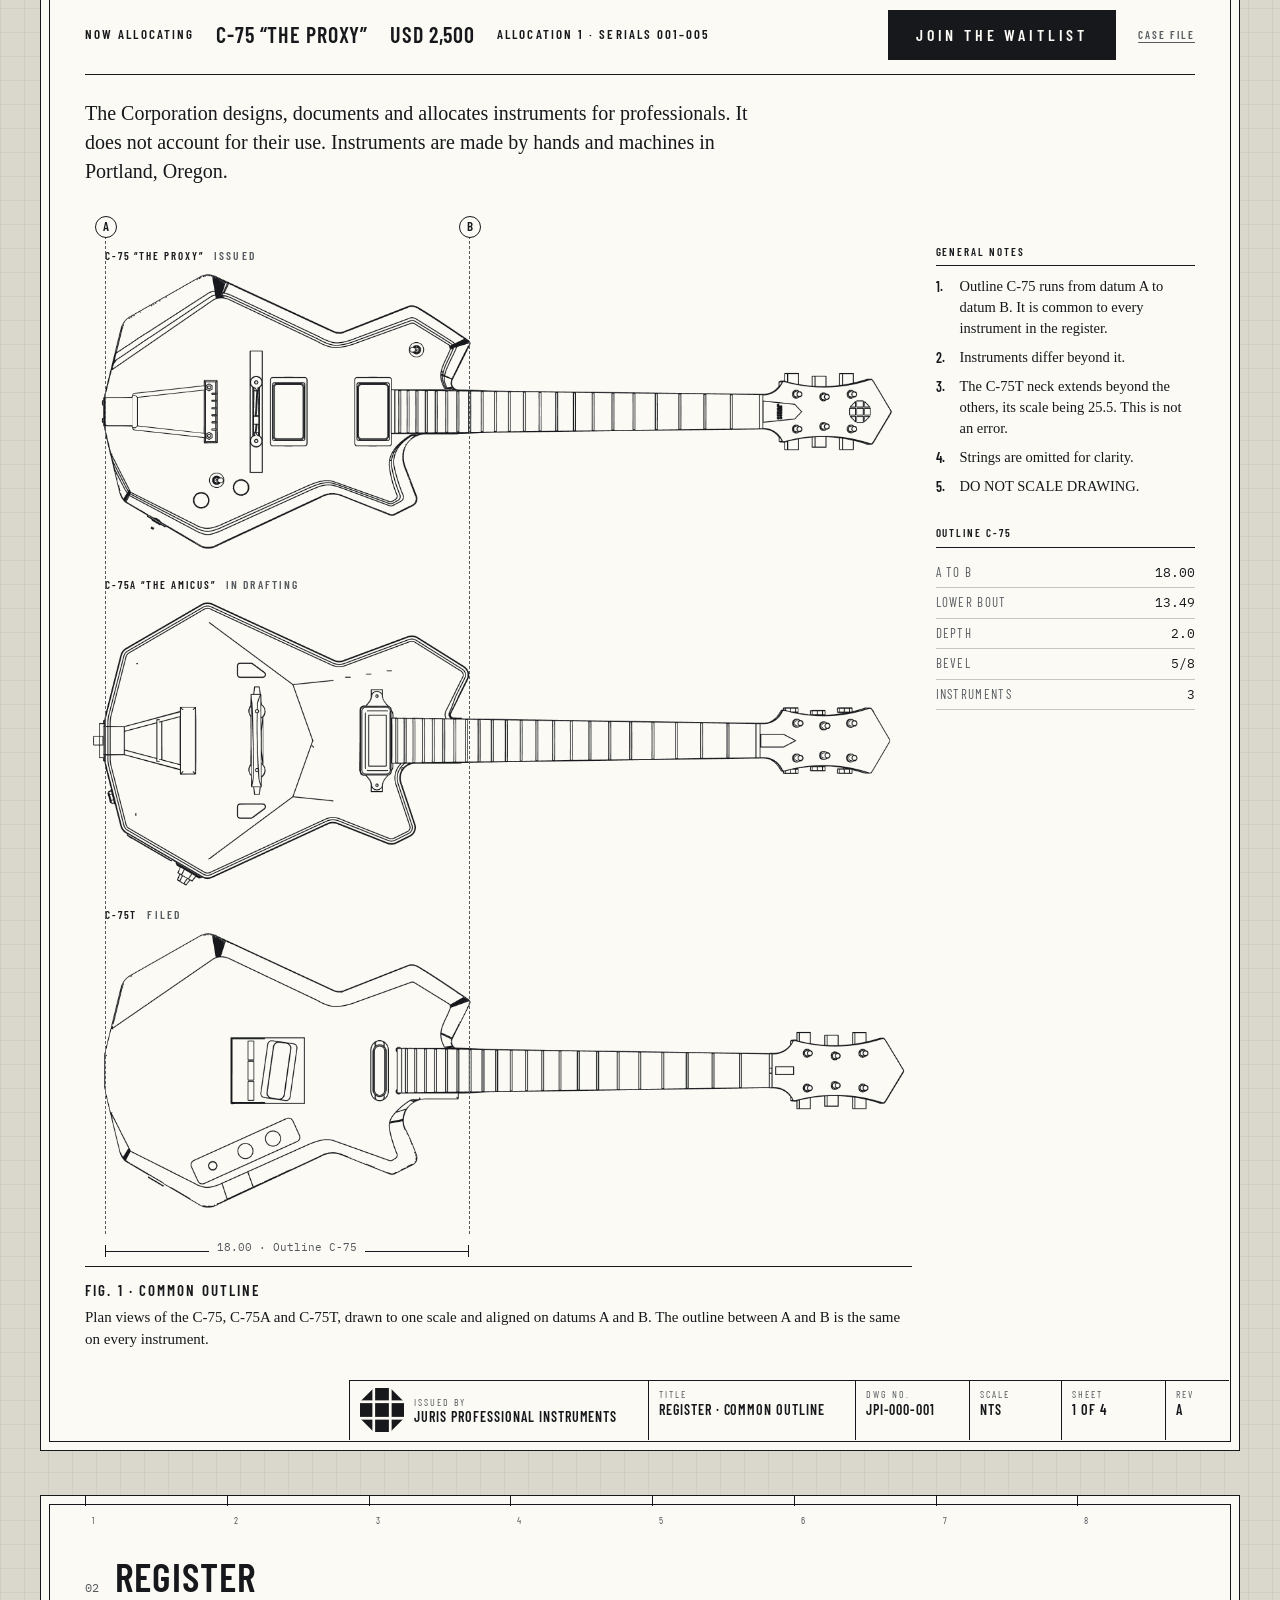
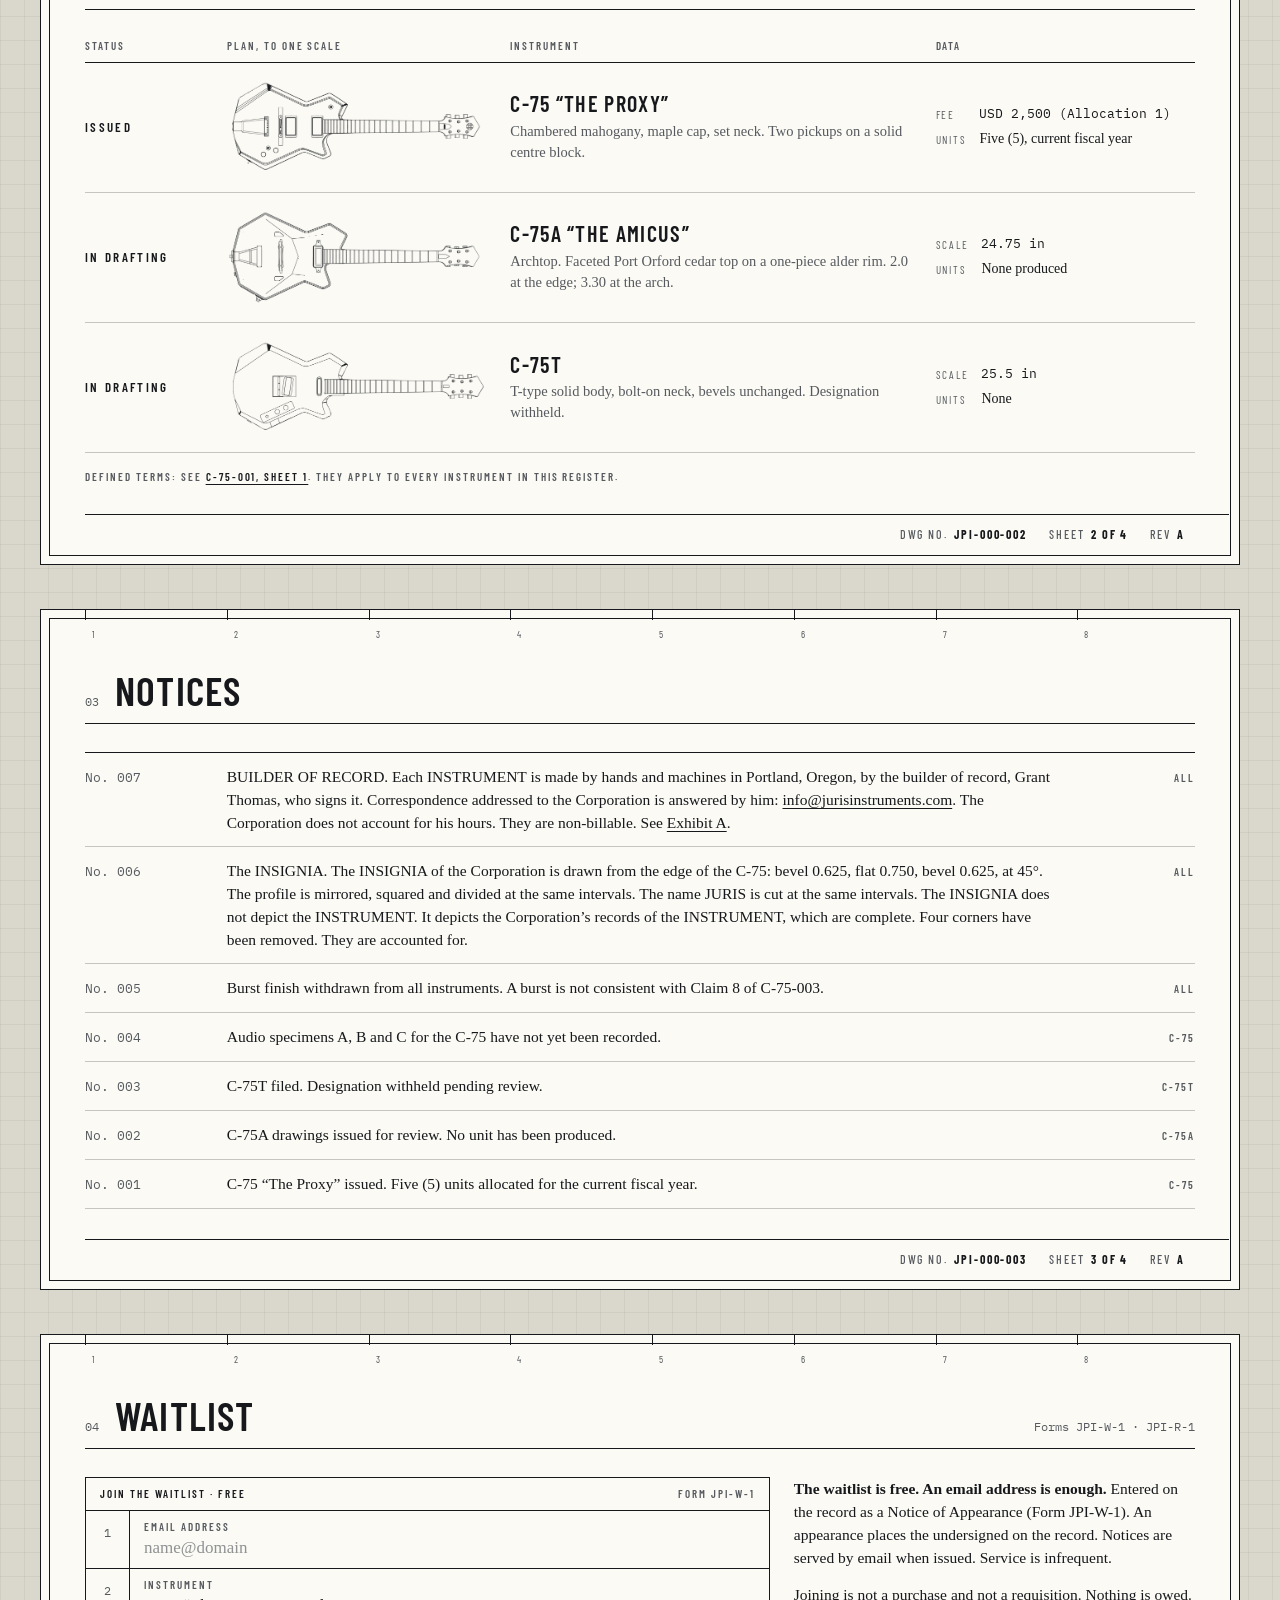
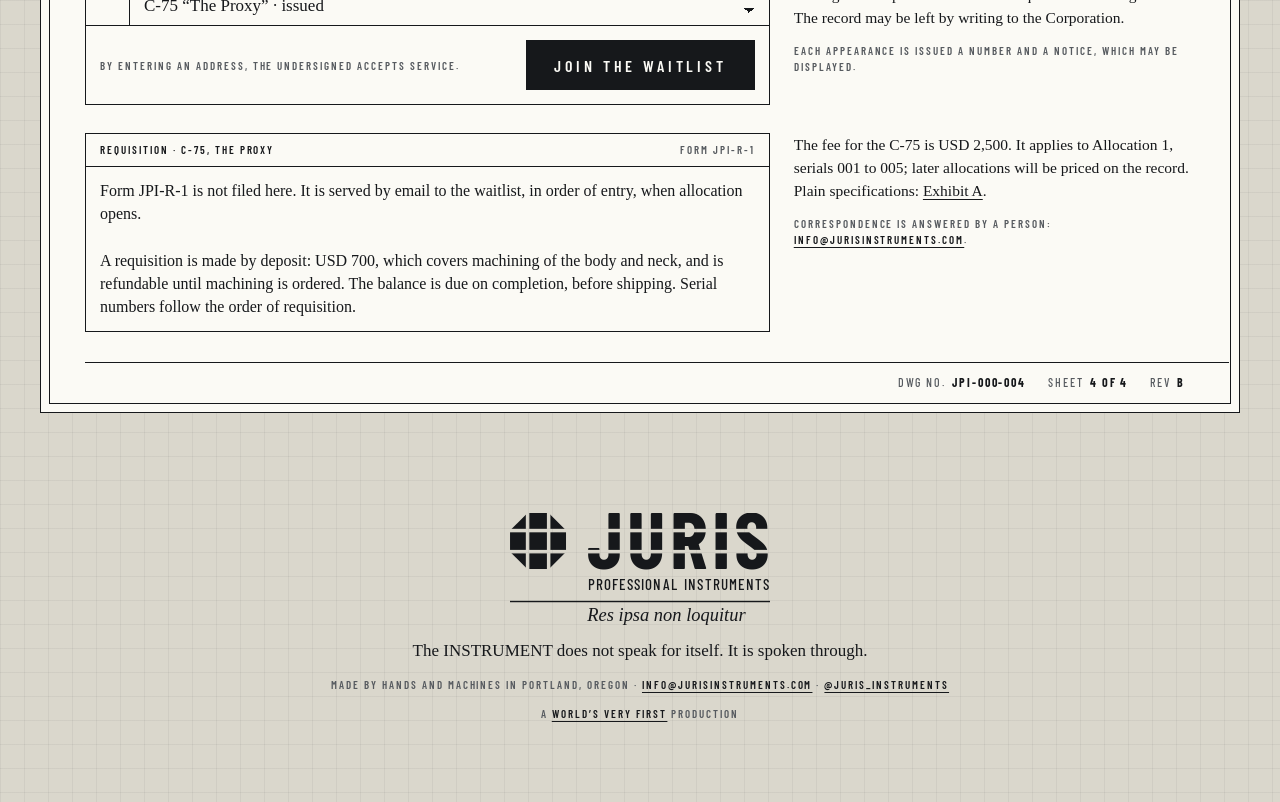
==== commit a90f63d2: "Waitlist: instrument selection (C-75 default, C-75A, C-75T) The Amicus and Precedent pages link to t" ====
--- a/index.html
+++ b/index.html
@@ -303,6 +303,7 @@
         <form class="wl" id="join-form" data-waitlist data-kind="appearance" novalidate>
           <div class="fh"><span class="lab" style="color:var(--ink)">Join the waitlist · Free</span><span class="lab">Form JPI-W-1</span></div>
           <div class="field"><span class="bx">1</span><div><label class="lab" for="j-email">Email address</label><input id="j-email" name="email" type="email" autocomplete="email" placeholder="name@domain" required></div></div>
+          <div class="field"><span class="bx">2</span><div><label class="lab" for="j-inst">Instrument</label><select id="j-inst" name="instrument"><option value="C-75 “The Proxy”" selected>C-75 “The Proxy” · issued</option><option value="C-75A “The Amicus”, when issued">C-75A “The Amicus” · archtop, in drafting</option><option value="C-75T, when issued">C-75T “The Precedent” · T-style, in drafting</option><option value="Undetermined">Undecided</option></select></div></div>
           <div class="actions"><span class="lab">Nothing is owed.</span><button class="btn" type="submit">Join the waitlist</button></div>
           <div class="receipt" role="status" hidden></div>
         </form>
@@ -422,6 +423,7 @@
       <div class="s5"><form class="wl" data-waitlist data-kind="appearance" novalidate>
         <div class="fh"><span class="lab" style="color:var(--ink)">Join the waitlist · Free</span><span class="lab">Form JPI-W-1</span></div>
         <div class="field"><span class="bx">1</span><div><label class="lab" for="a-email">Email address</label><input id="a-email" name="email" type="email" autocomplete="email" placeholder="name@domain" required></div></div>
+          <div class="field"><span class="bx">2</span><div><label class="lab" for="a-inst">Instrument</label><select id="a-inst" name="instrument"><option value="C-75 “The Proxy”" selected>C-75 “The Proxy” · issued</option><option value="C-75A “The Amicus”, when issued">C-75A “The Amicus” · archtop, in drafting</option><option value="C-75T, when issued">C-75T “The Precedent” · T-style, in drafting</option><option value="Undetermined">Undecided</option></select></div></div>
         <div class="actions"><span class="lab">By entering an address, the undersigned accepts service.</span><button class="btn" type="submit">Join the waitlist</button></div>
         <div class="receipt" role="status" hidden></div>
       </form></div>
@@ -460,6 +462,6 @@
 ;st.classList.toggle('off',!!vis)},{threshold:.2}).observe(f);
 document.querySelectorAll('form[data-waitlist]').forEach(function(x){new IntersectionObserver(function(es){es.forEach(function(e){if(e.isIntersecting)st.classList.add('off');else if(!vis)st.classList.remove('off')})}).observe(x)});
 st.addEventListener('click',function(e){e.preventDefault();f.scrollIntoView({behavior:'smooth',block:'center'});setTimeout(function(){var i=document.getElementById('j-email');if(i)i.focus({preventScroll:true})},450)});})();</script>
-<script src="waitlist.js?v=10"></script>
+<script src="waitlist.js?v=11"></script>
 </body>
 </html>
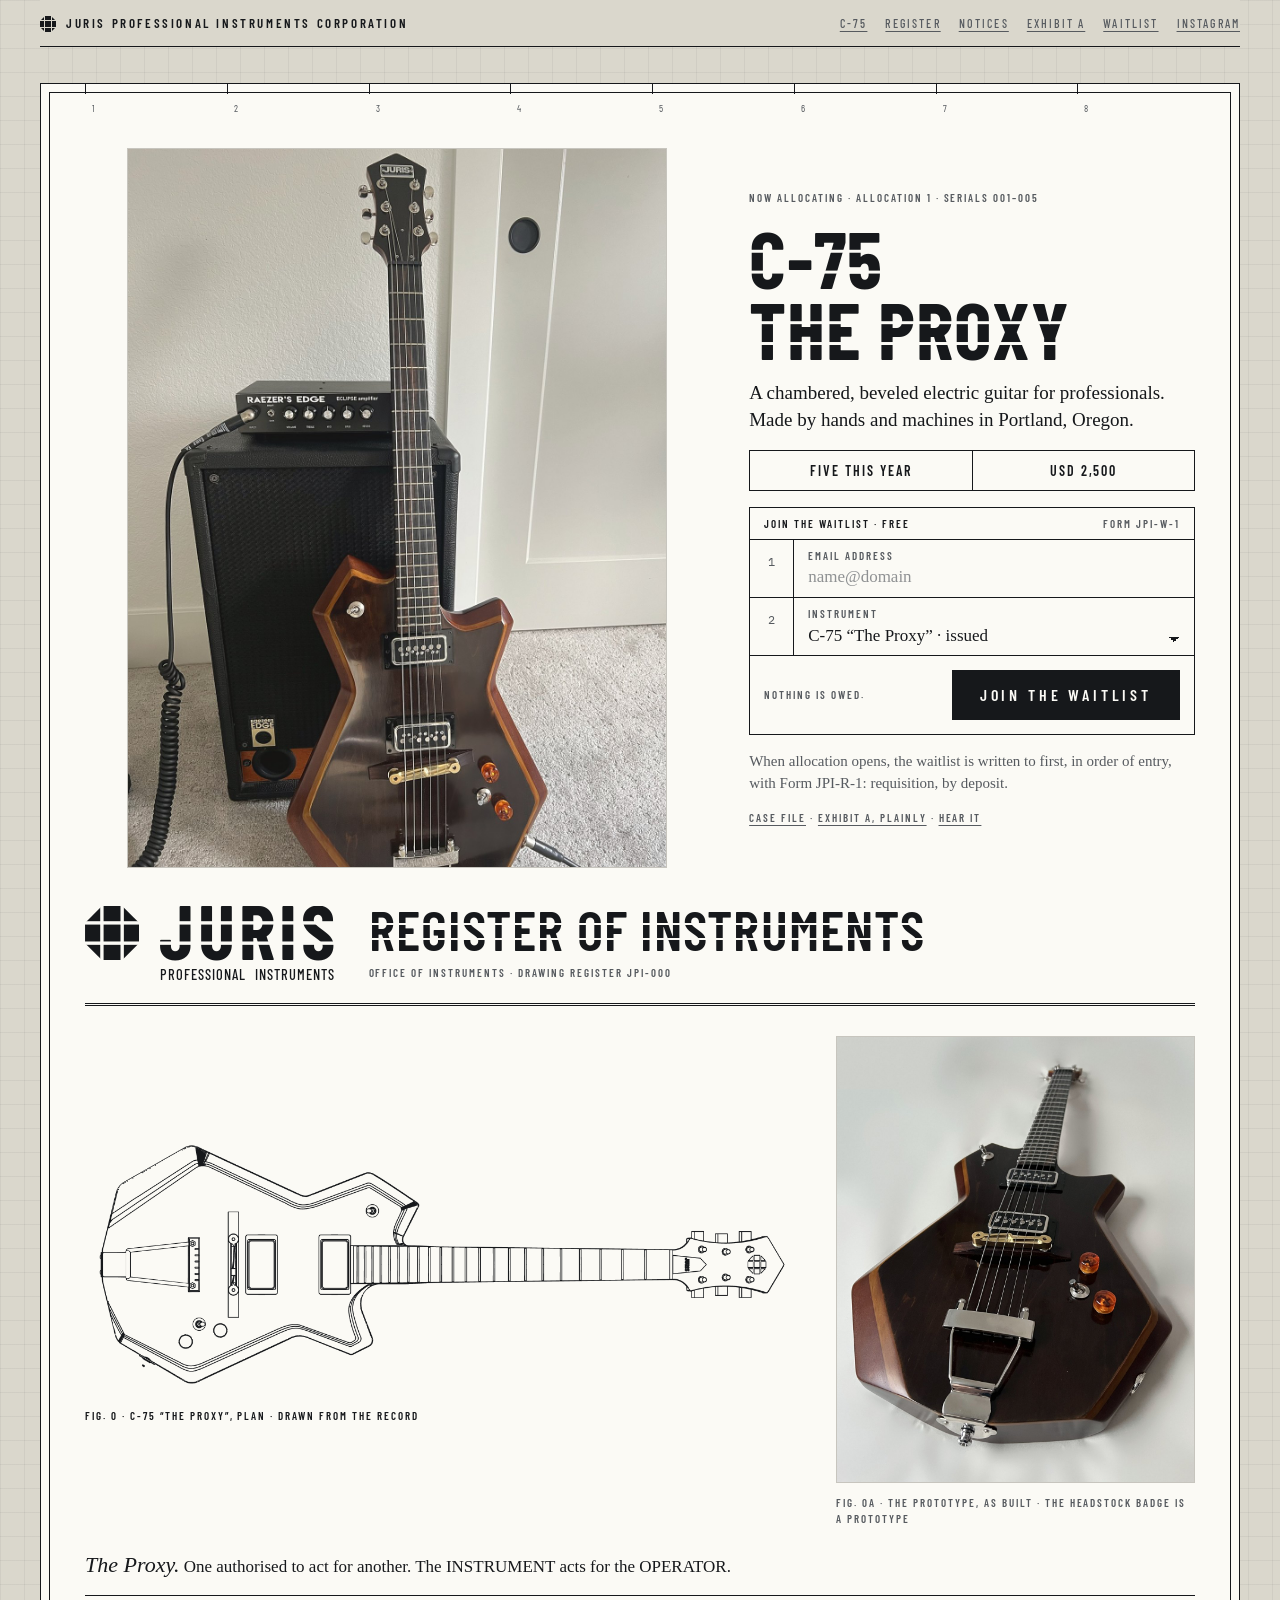
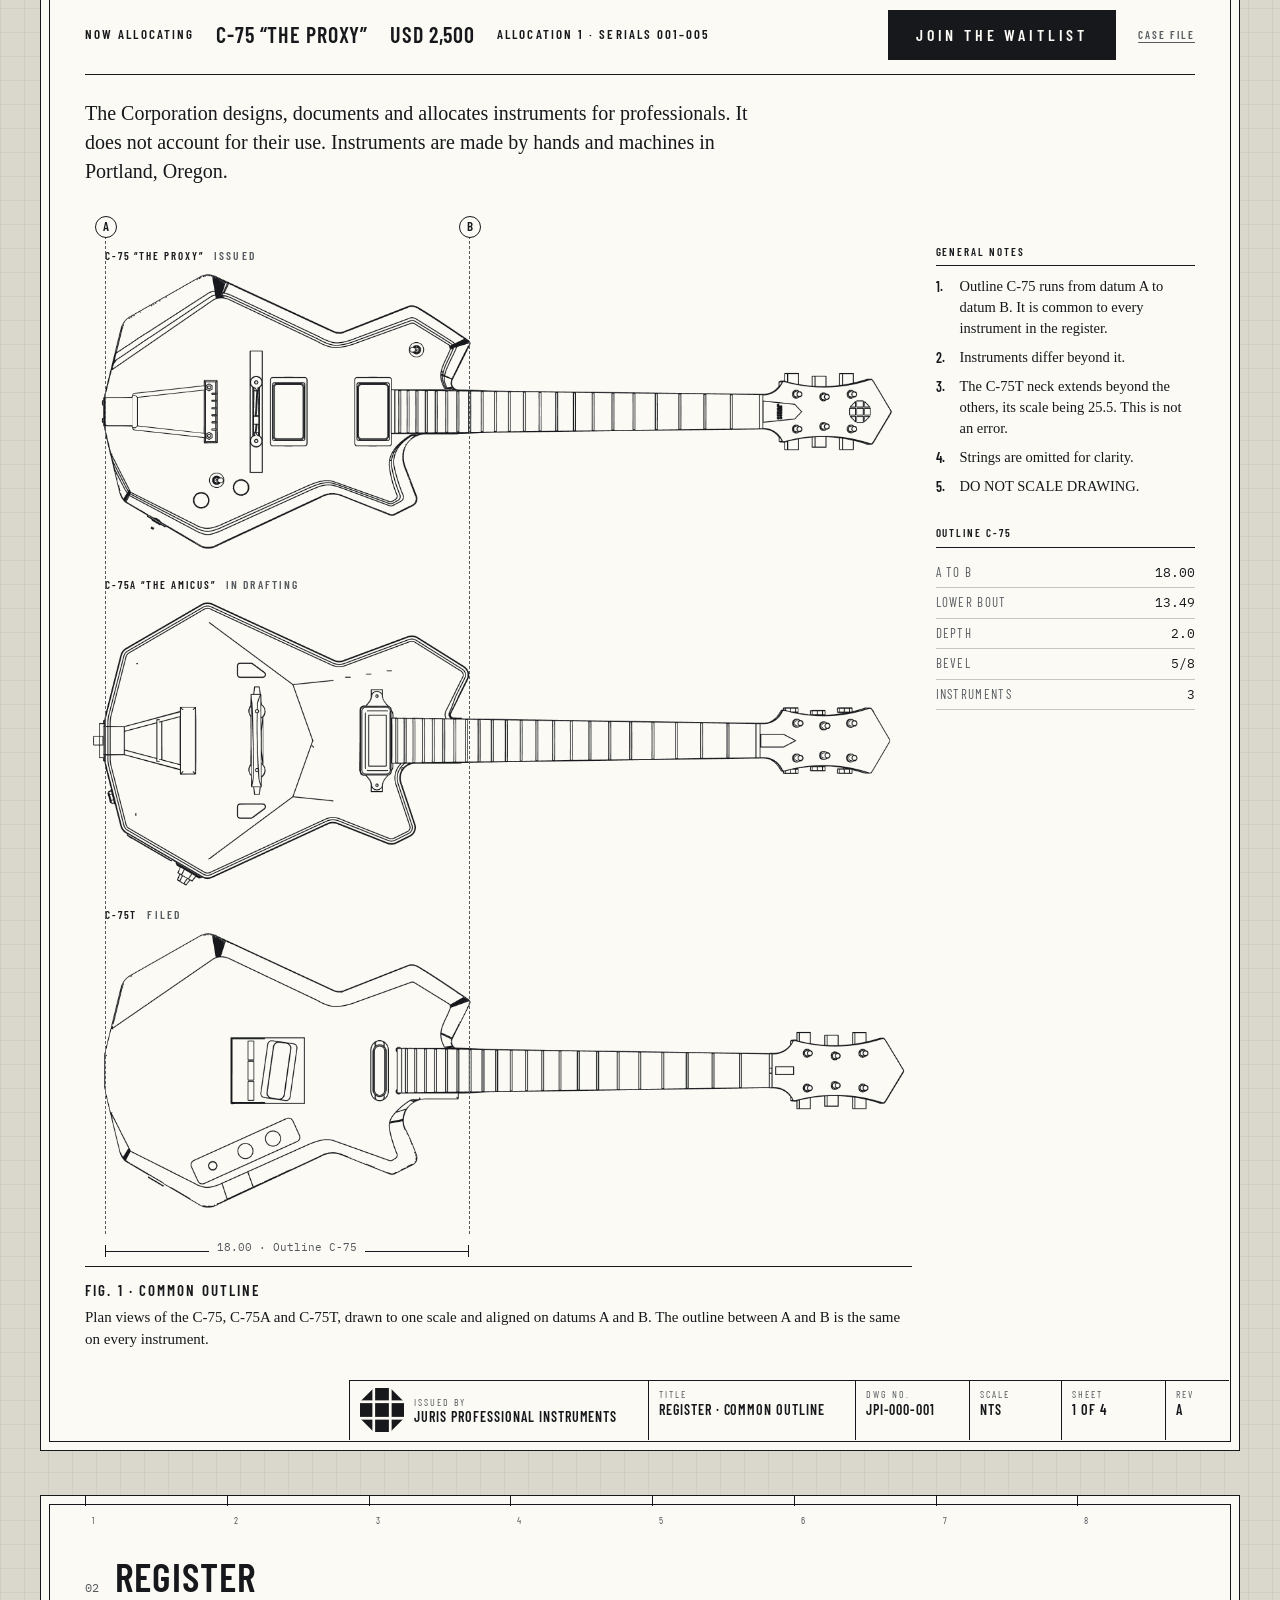
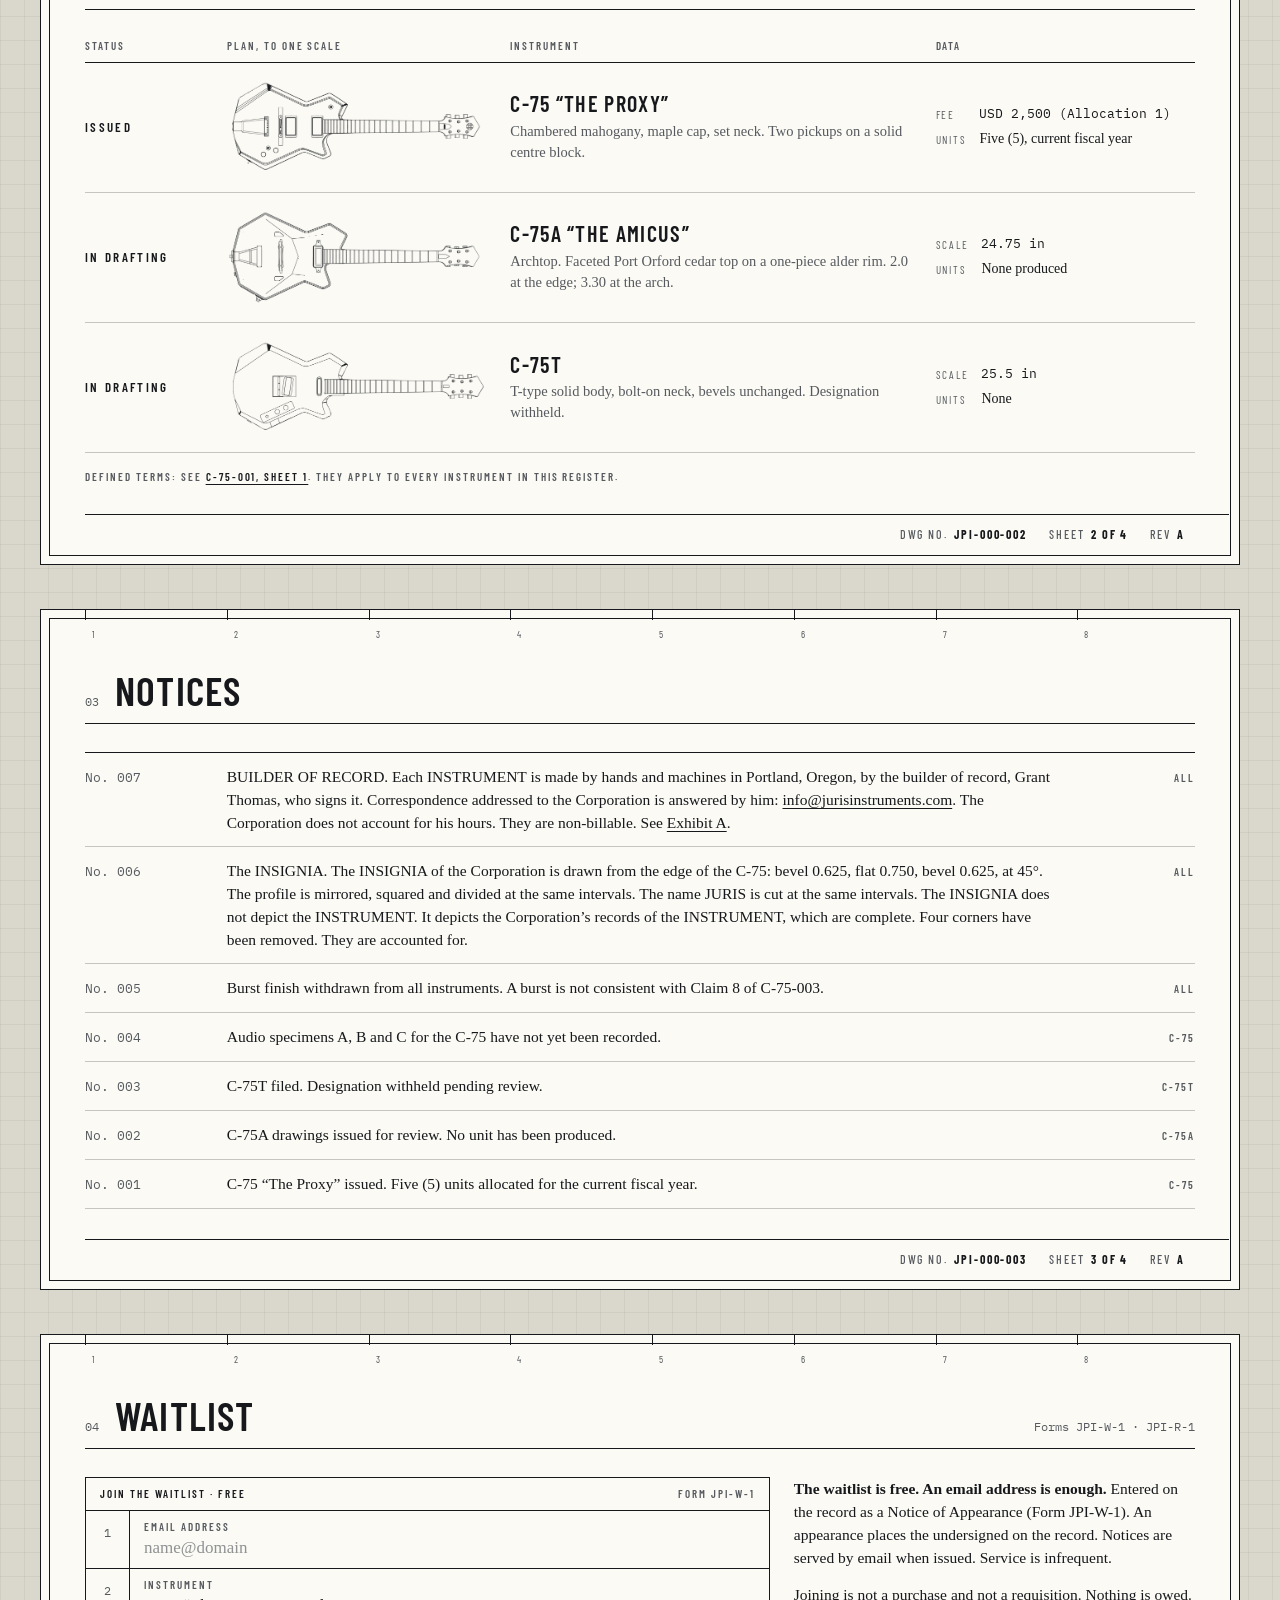
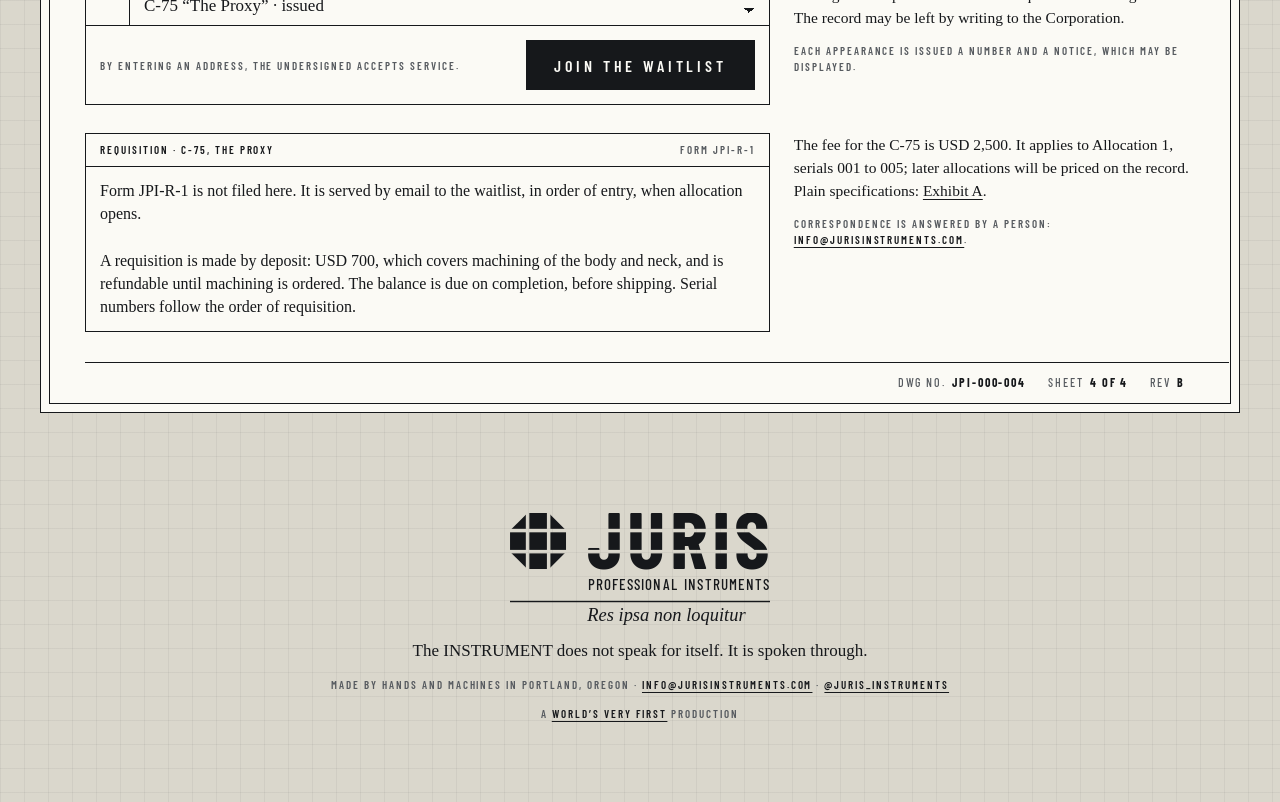
==== commit 2ac34518: "Homepage: set C-75 / The Proxy in capitals so the cuts land on both lines Co-Authored-By: Claude Opu" ====
--- a/index.html
+++ b/index.html
@@ -264,7 +264,7 @@
 .lead-ph{display:block;justify-self:center}
 .lead-ph img{display:block;height:min(80vh,820px);width:auto;max-width:100%;object-fit:cover;border:1px solid var(--rule)}
 .lead-tx{display:flex;flex-direction:column;gap:16px;max-width:460px}
-.lead h1{font-family:var(--f-letter);font-weight:700;font-size:clamp(52px,6.2vw,92px);line-height:var(--lh);margin:0;letter-spacing:.01em}
+.lead h1{font-family:var(--f-letter);font-weight:700;text-transform:uppercase;font-size:clamp(52px,6.2vw,92px);line-height:var(--lh);margin:0;letter-spacing:.01em}
 .lead-d{font-family:var(--f-text);font-size:19px;line-height:1.4;margin:0}
 .lead-facts{display:grid;grid-template-columns:1fr 1fr;border:1.5px solid var(--ink)}
 .lead-facts div{padding:8px 12px;font-family:var(--f-letter);font-weight:600;letter-spacing:.14em;text-transform:uppercase;font-size:14px;text-align:center}
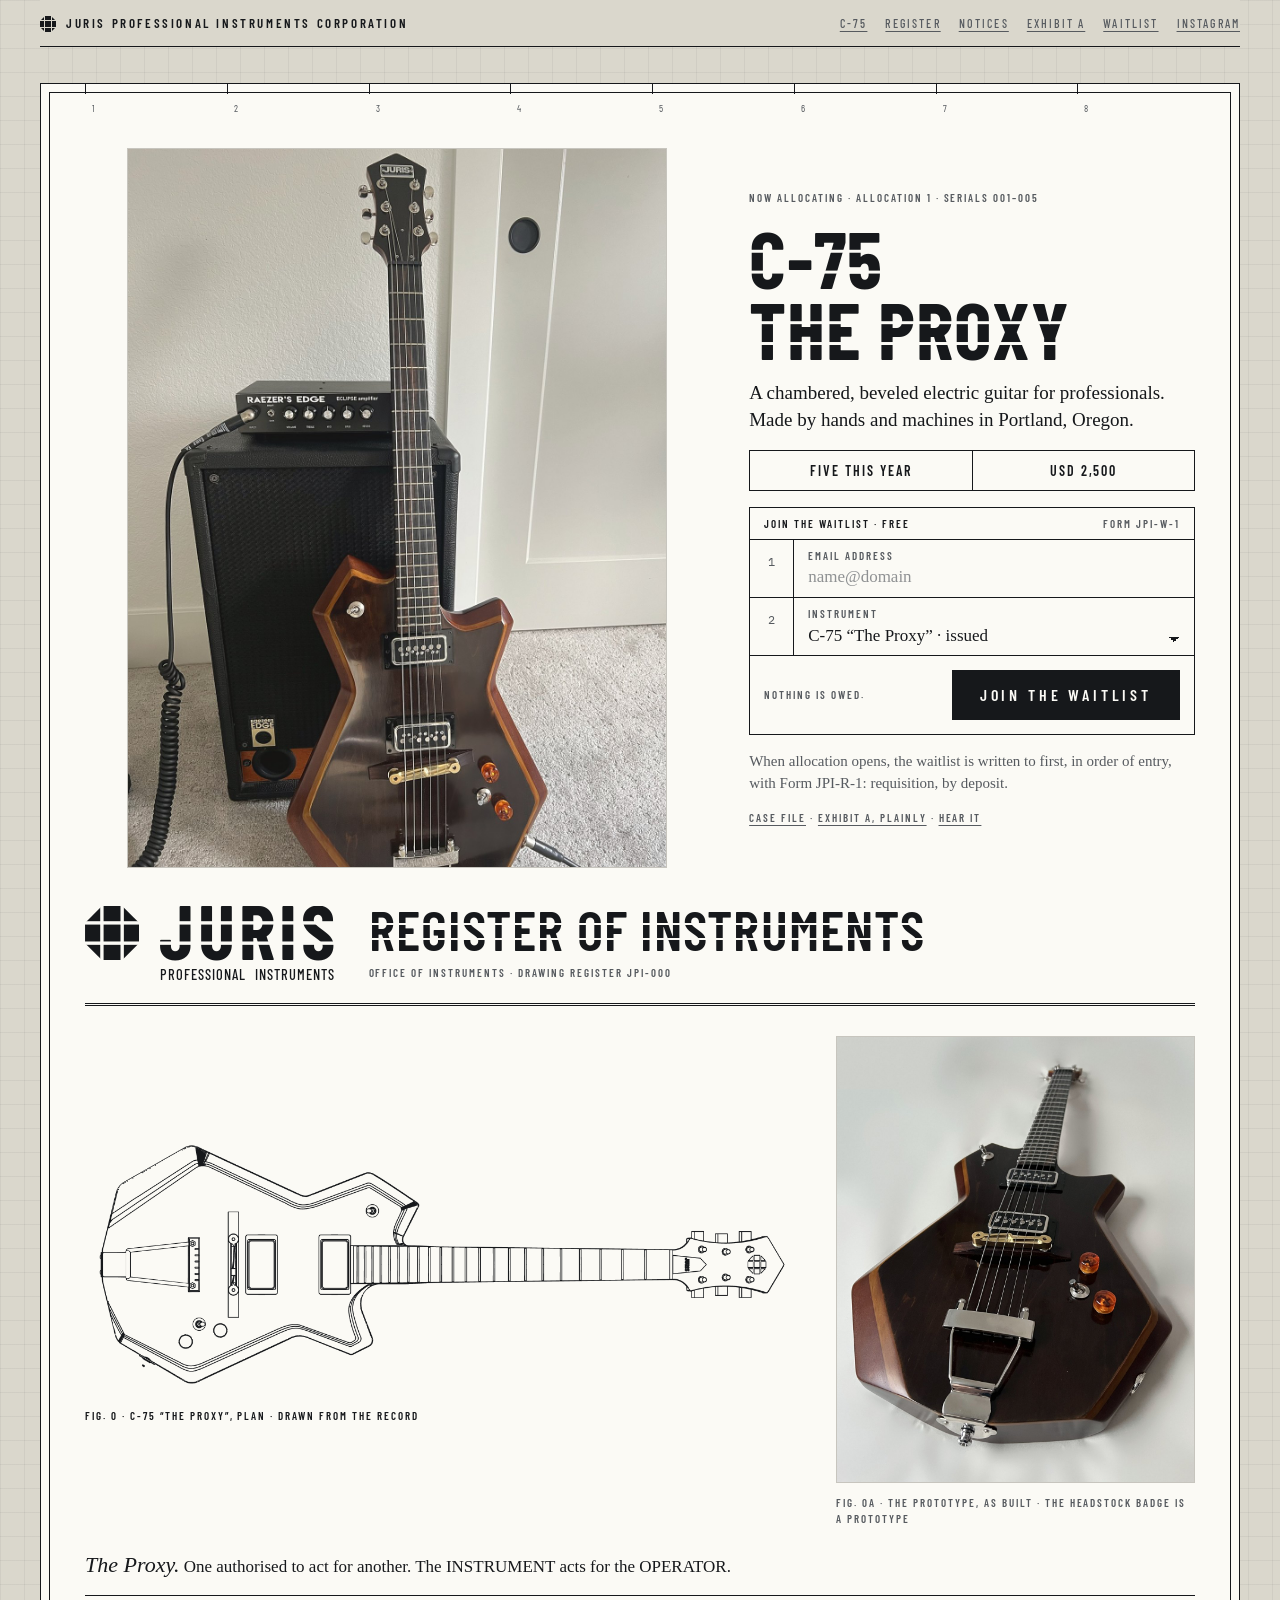
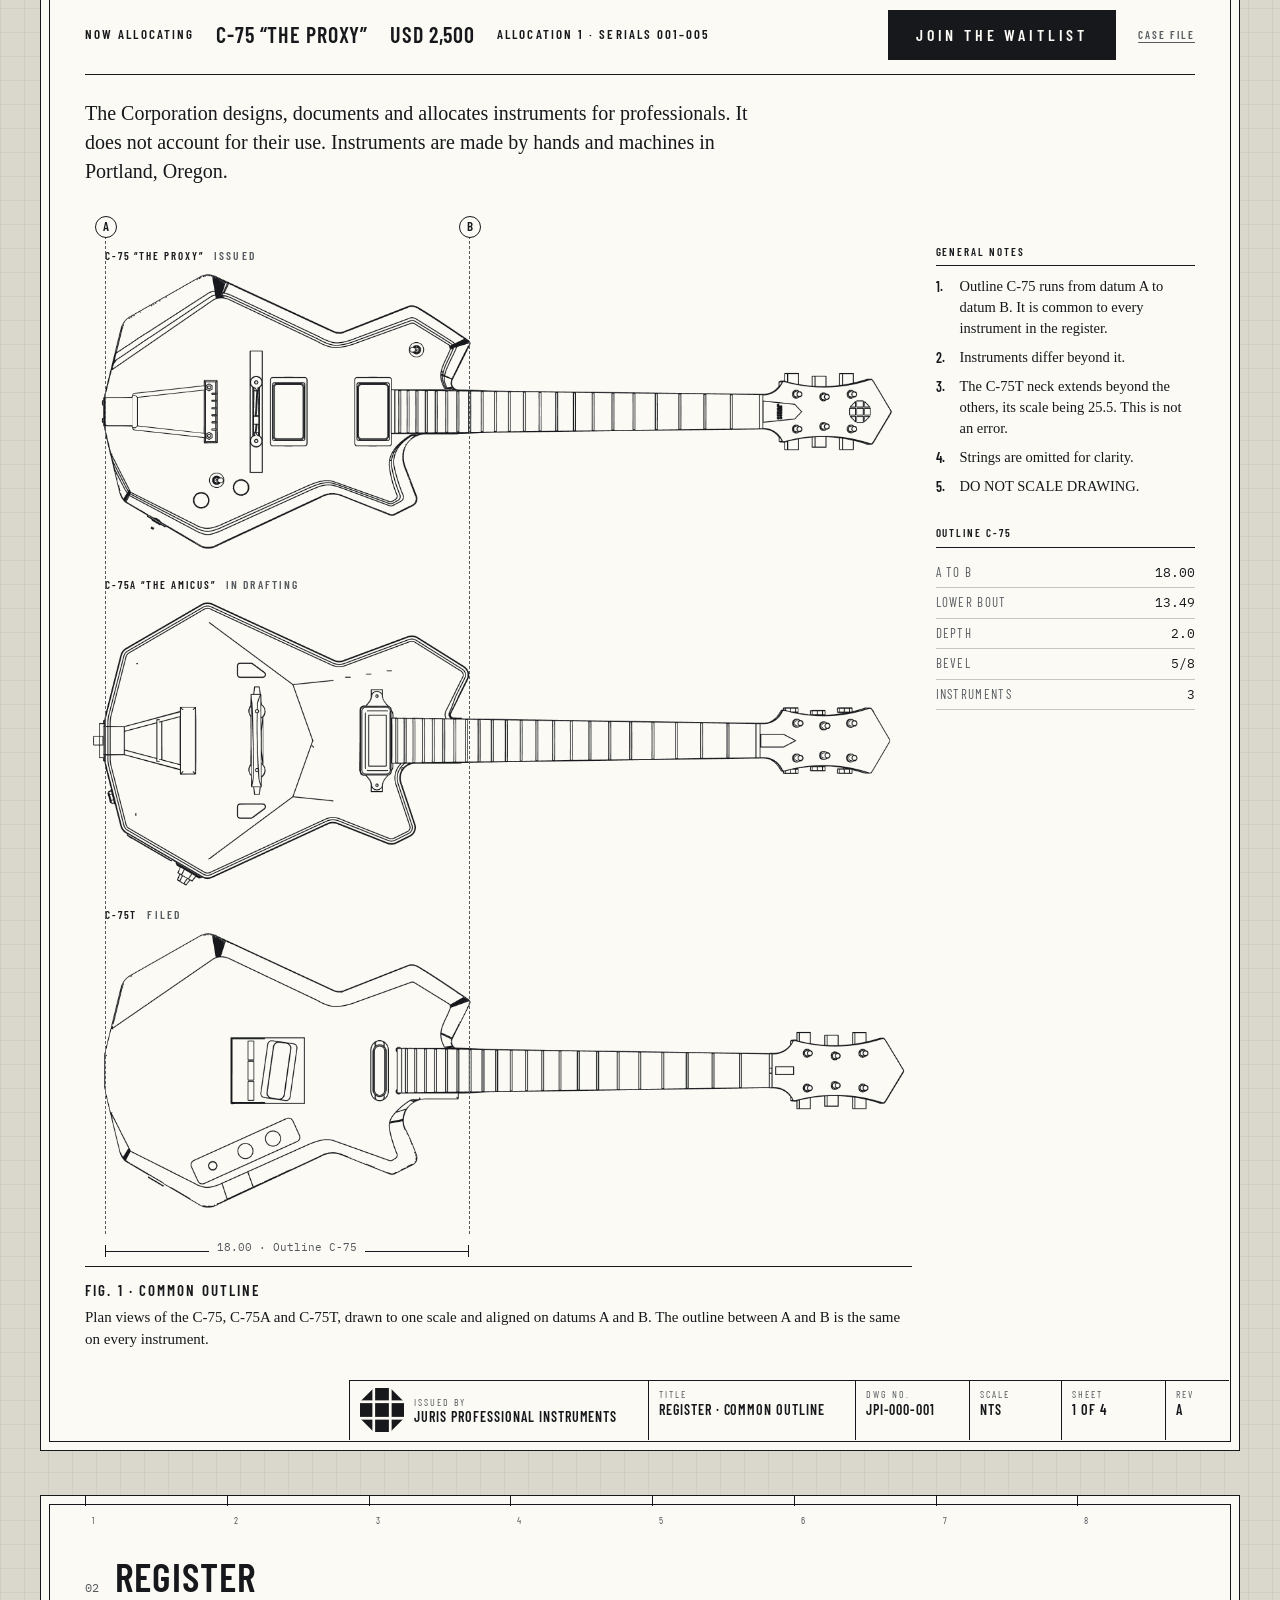
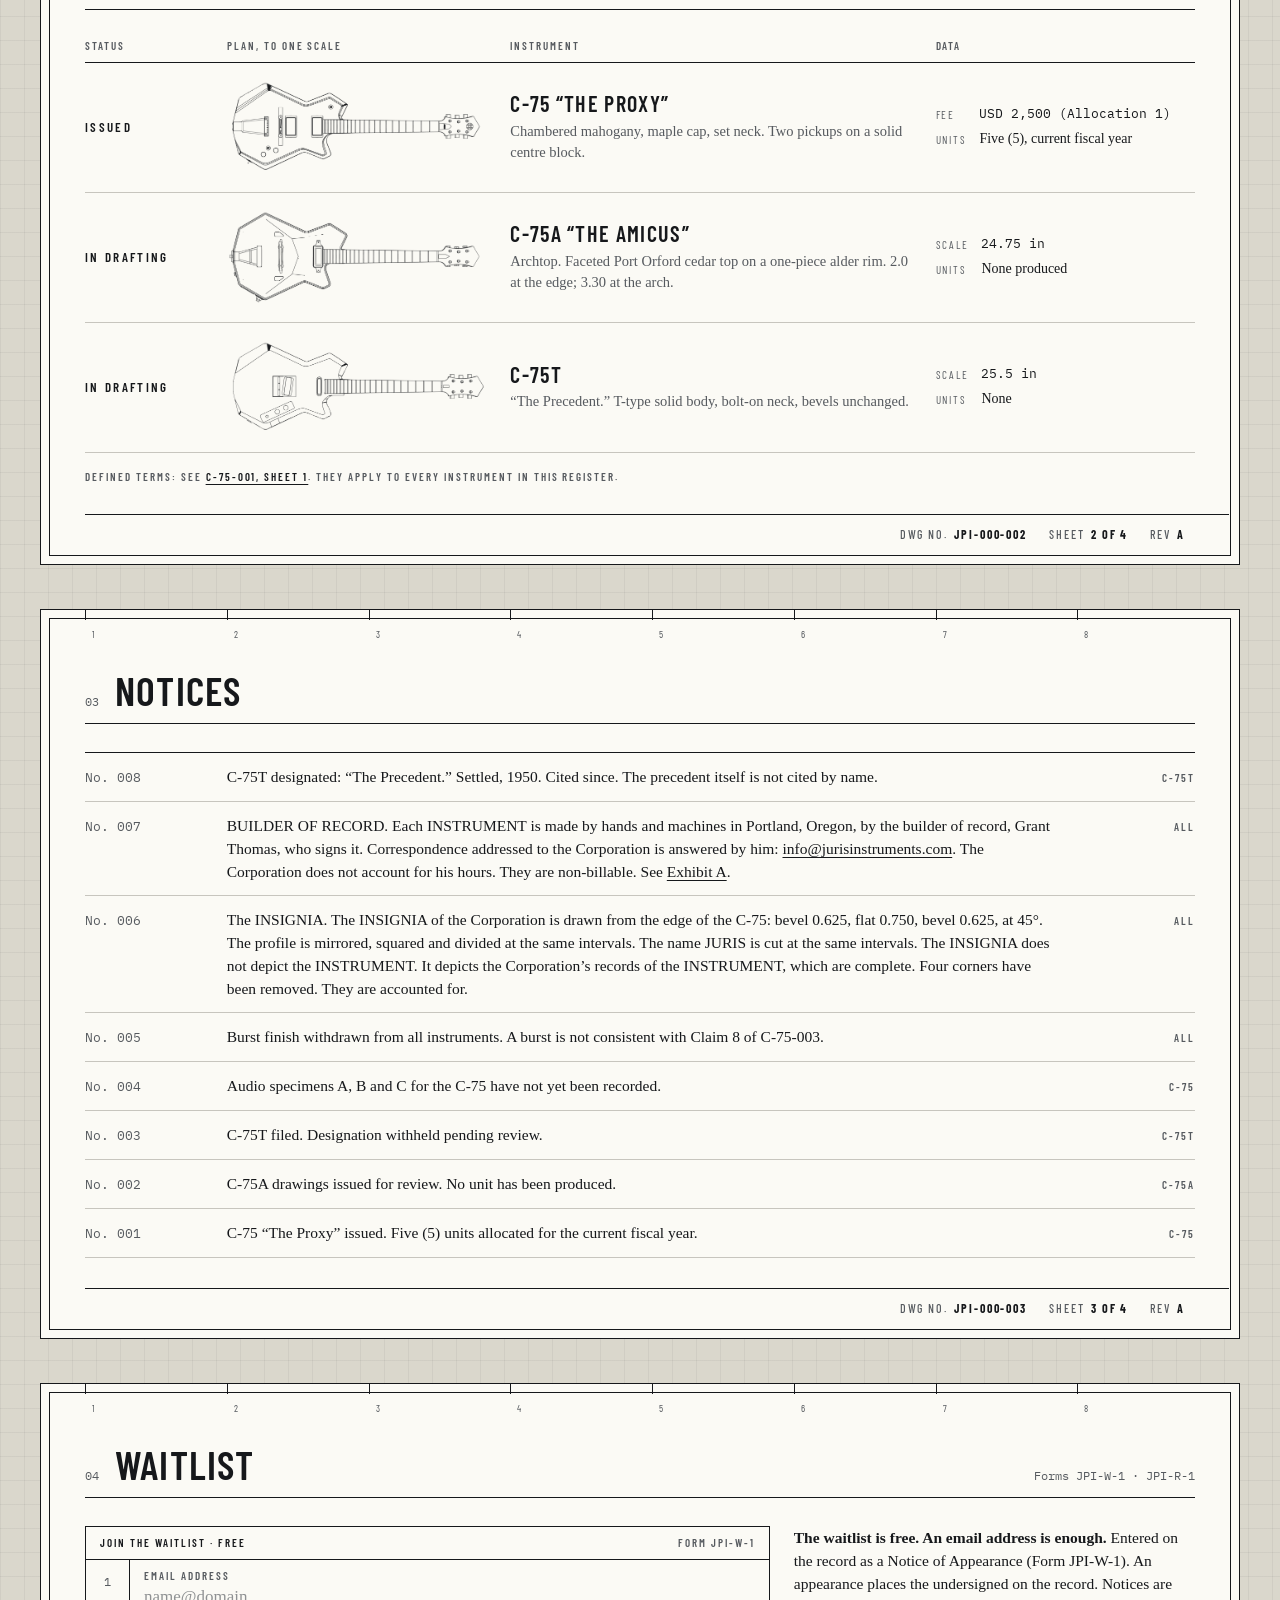
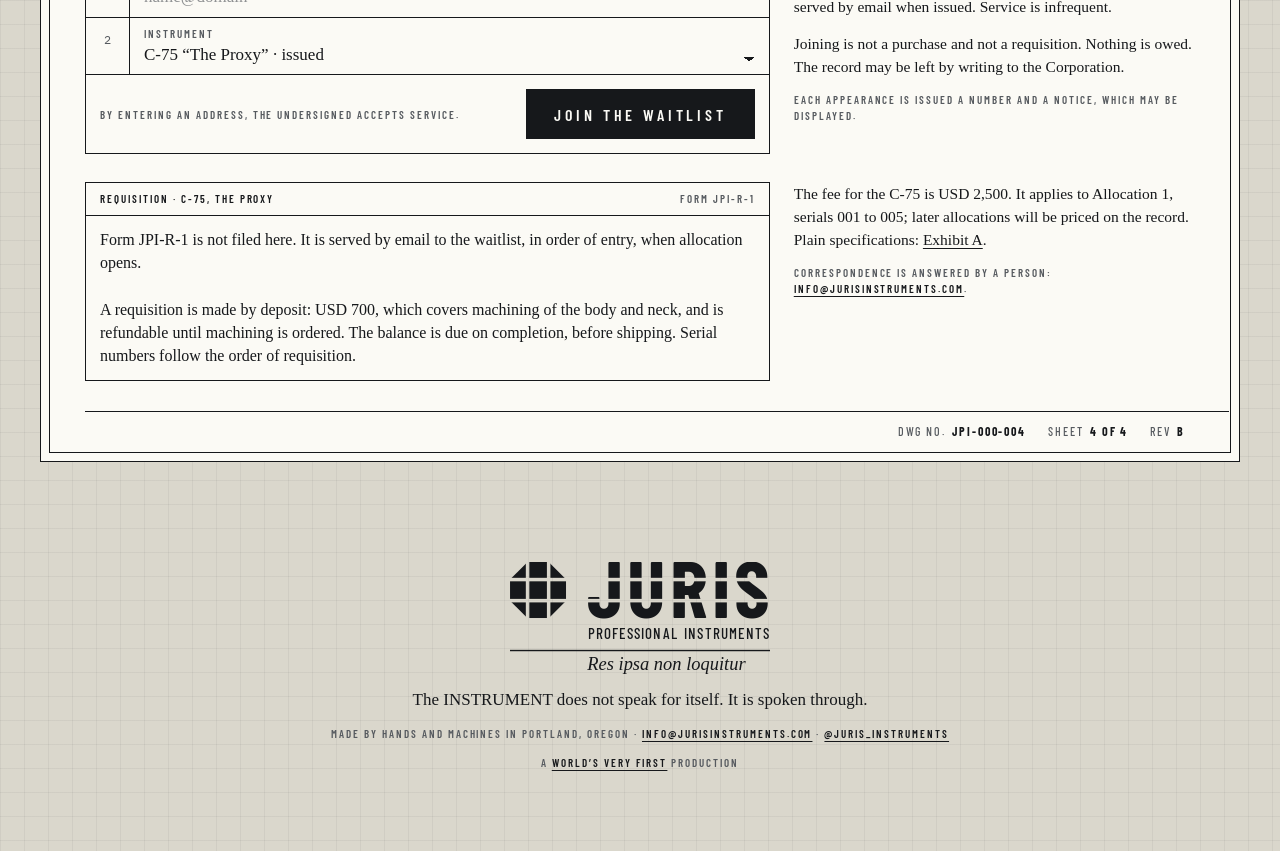
==== commit 99a57018: "C-75T designated The Precedent across the site Co-Authored-By: Claude Opus 5.5 <noreply@anthropic.co" ====
--- a/index.html
+++ b/index.html
@@ -388,7 +388,7 @@
     <a class="entry" href="c-75t/">
       <span class="status">In drafting</span>
       <div class="thumb c" role="img" aria-label="Plan view of the C-75T"></div>
-      <div class="desc"><div class="name">C-75T</div><div class="kind">T-type solid body, bolt-on neck, bevels unchanged. Designation withheld.</div></div>
+      <div class="desc"><div class="name">C-75T</div><div class="kind">“The Precedent.” T-type solid body, bolt-on neck, bevels unchanged.</div></div>
       <dl class="data"><dt>Scale</dt><dd class="m">25.5 in</dd><dt>Units</dt><dd>None</dd></dl>
     </a>
     <p class="lab xref">Defined terms: see <a href="c-75/">C-75-001, Sheet 1</a>. They apply to every instrument in this register.</p>
@@ -402,6 +402,7 @@
   <div class="sheet-body">
     <div class="sh"><span class="no">03</span><h2 id="t3">Notices</h2></div>
     <ol class="notices">
+      <li><span class="nno">No. 008</span><p>C-75T designated: “The Precedent.” Settled, 1950. Cited since. The precedent itself is not cited by name.</p><span class="re lab">C-75T</span></li>
       <li><span class="nno">No. 007</span><p>BUILDER OF RECORD. Each INSTRUMENT is made by hands and machines in Portland, Oregon, by the builder of record, Grant Thomas, who signs it. Correspondence addressed to the Corporation is answered by him: <a href="mailto:info@jurisinstruments.com">info@jurisinstruments.com</a>. The Corporation does not account for his hours. They are non-billable. See <a href="exhibit-a/">Exhibit A</a>.</p><span class="re lab">All</span></li>
       <li><span class="nno">No. 006</span><p>The INSIGNIA. The INSIGNIA of the Corporation is drawn from the edge of the C-75: bevel 0.625, flat 0.750, bevel 0.625, at 45°. The profile is mirrored, squared and divided at the same intervals. The name JURIS is cut at the same intervals. The INSIGNIA does not depict the INSTRUMENT. It depicts the Corporation’s records of the INSTRUMENT, which are complete. Four corners have been removed. They are accounted for.</p><span class="re lab">All</span></li>
       <li><span class="nno">No. 005</span><p>Burst finish withdrawn from all instruments. A burst is not consistent with Claim 8 of C-75-003.</p><span class="re lab">All</span></li>
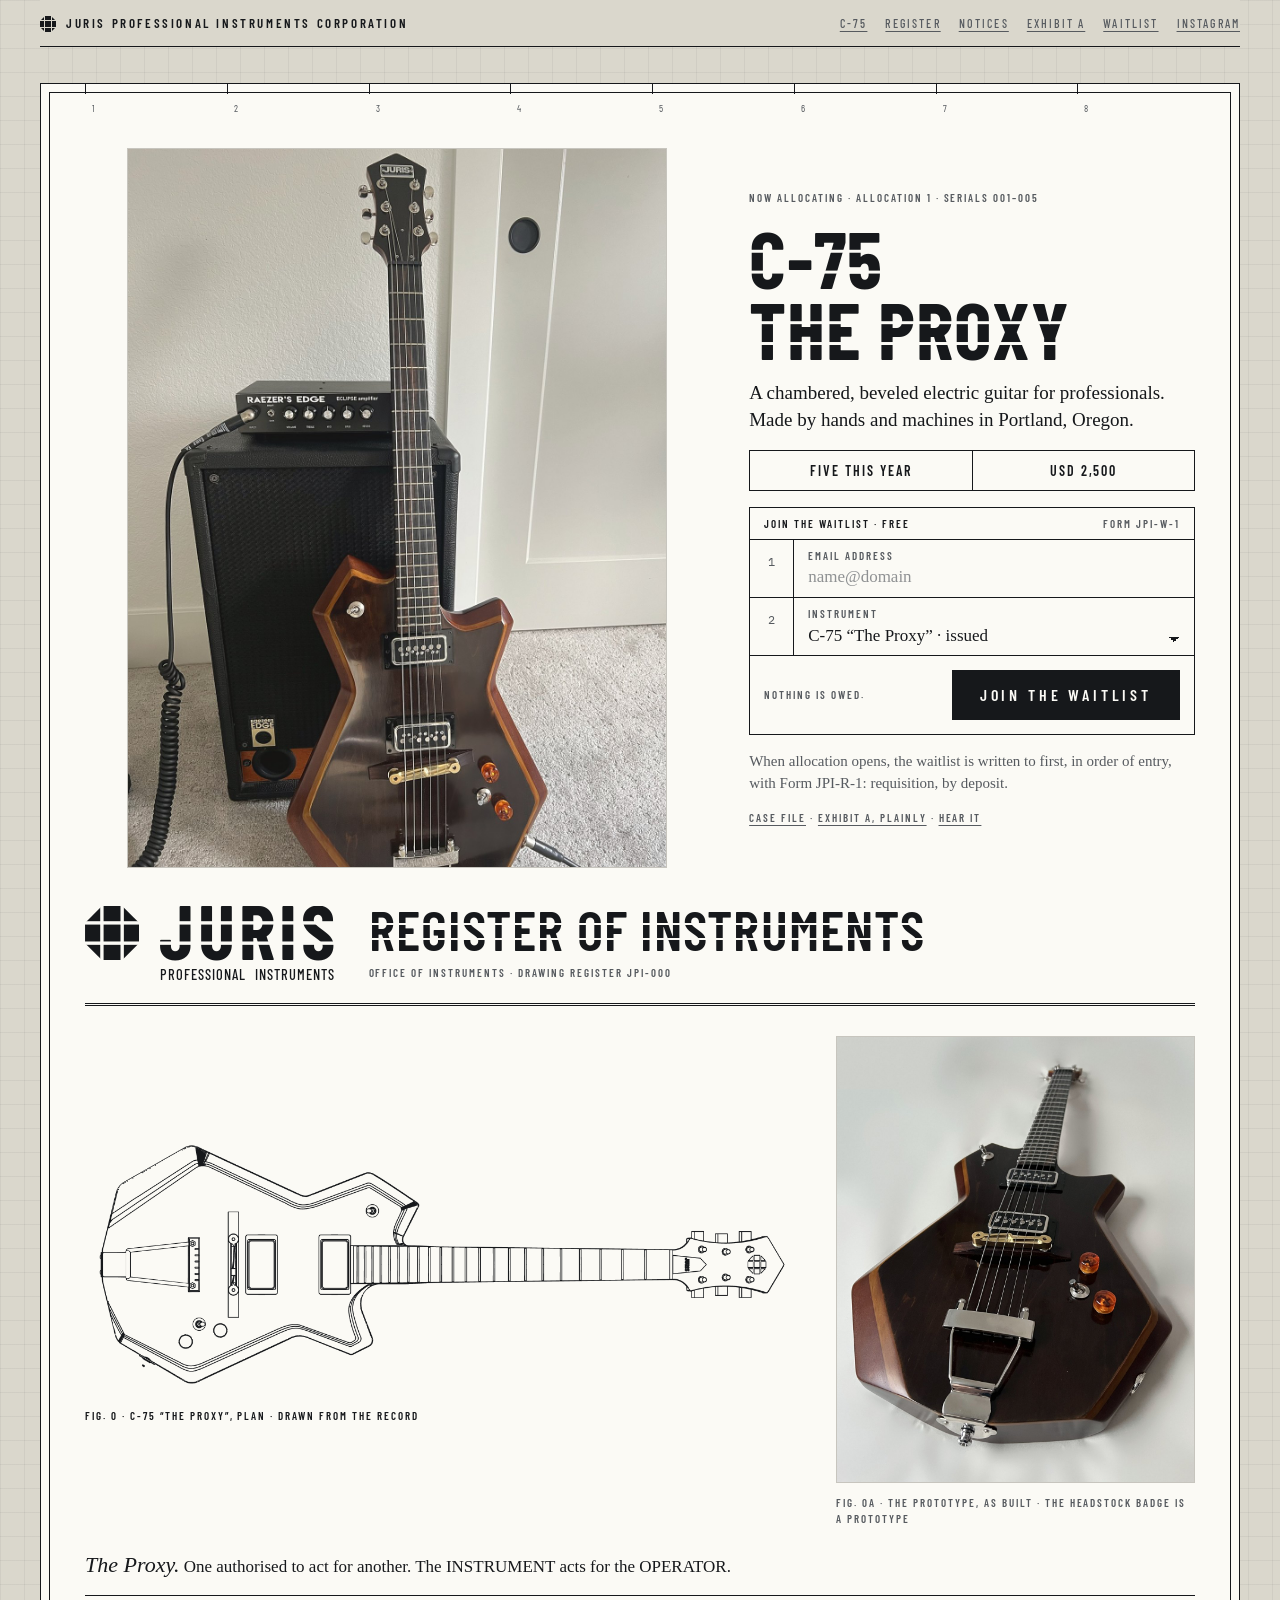
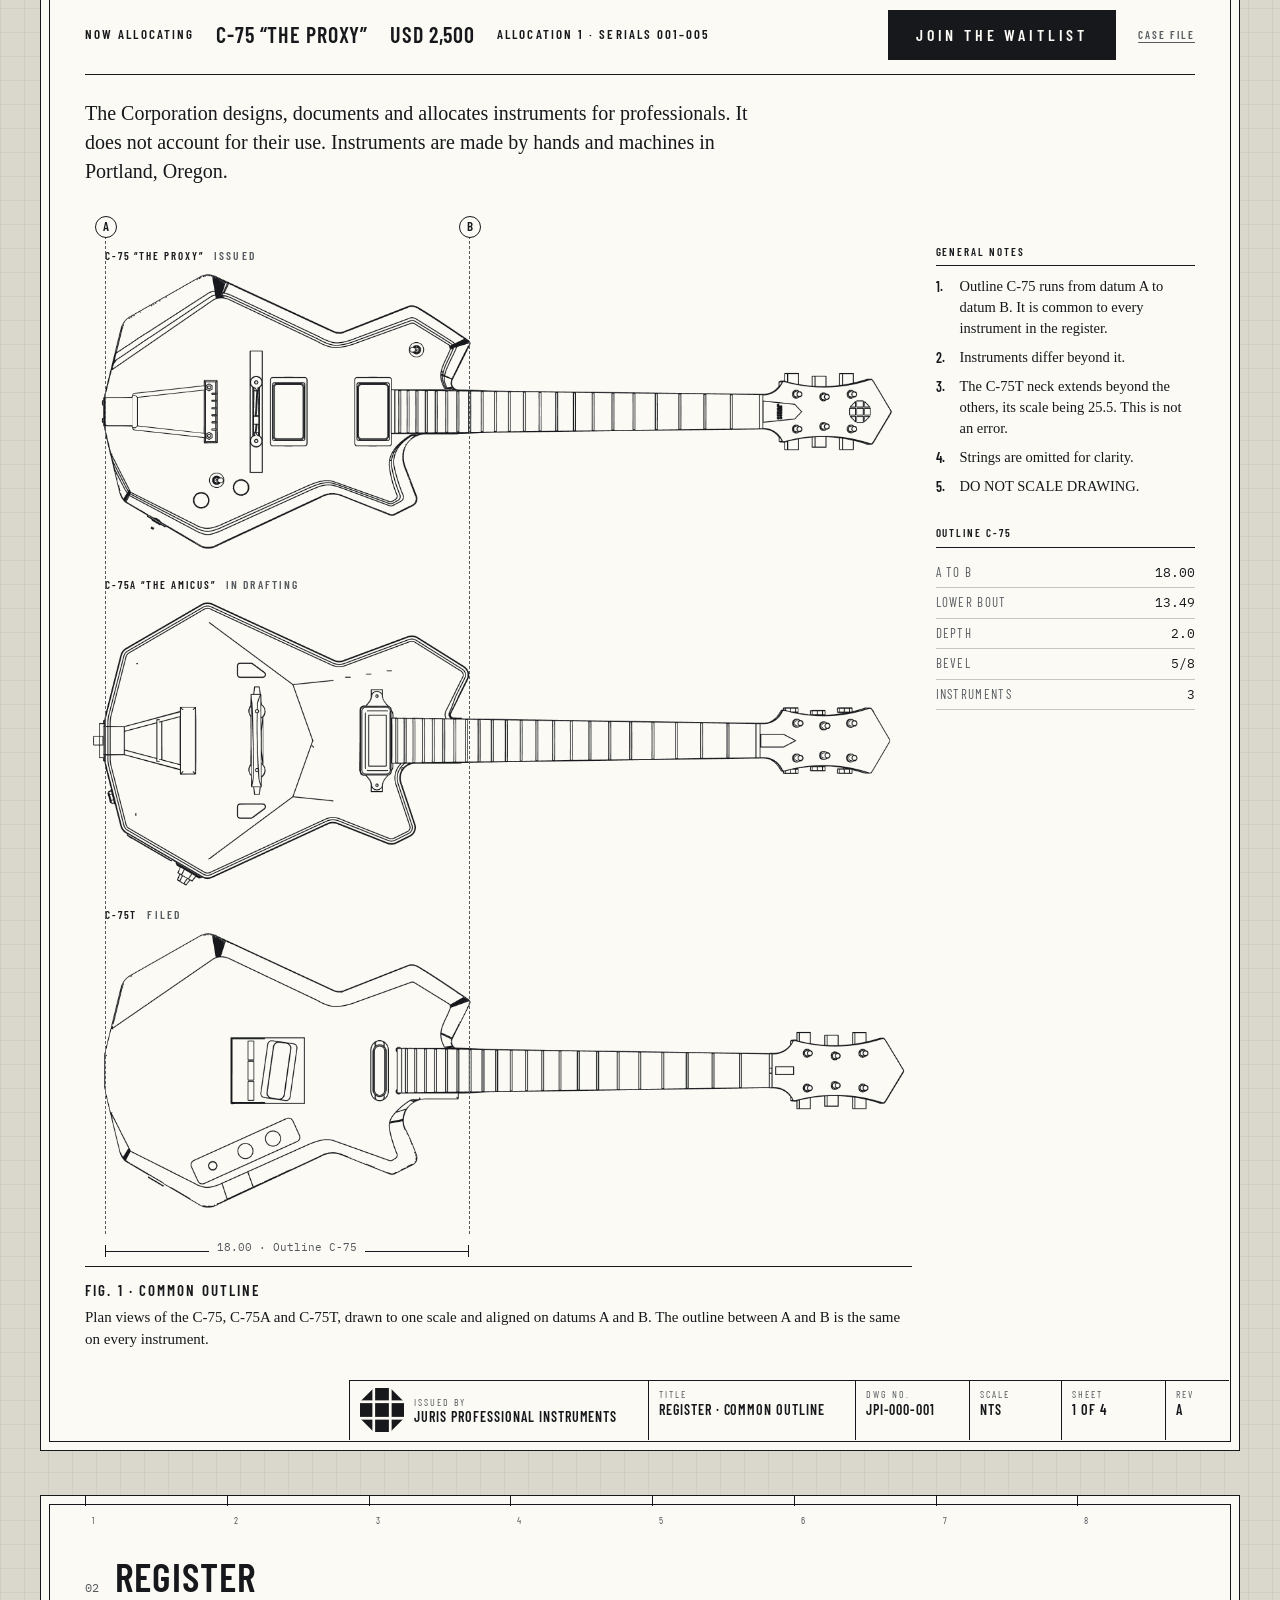
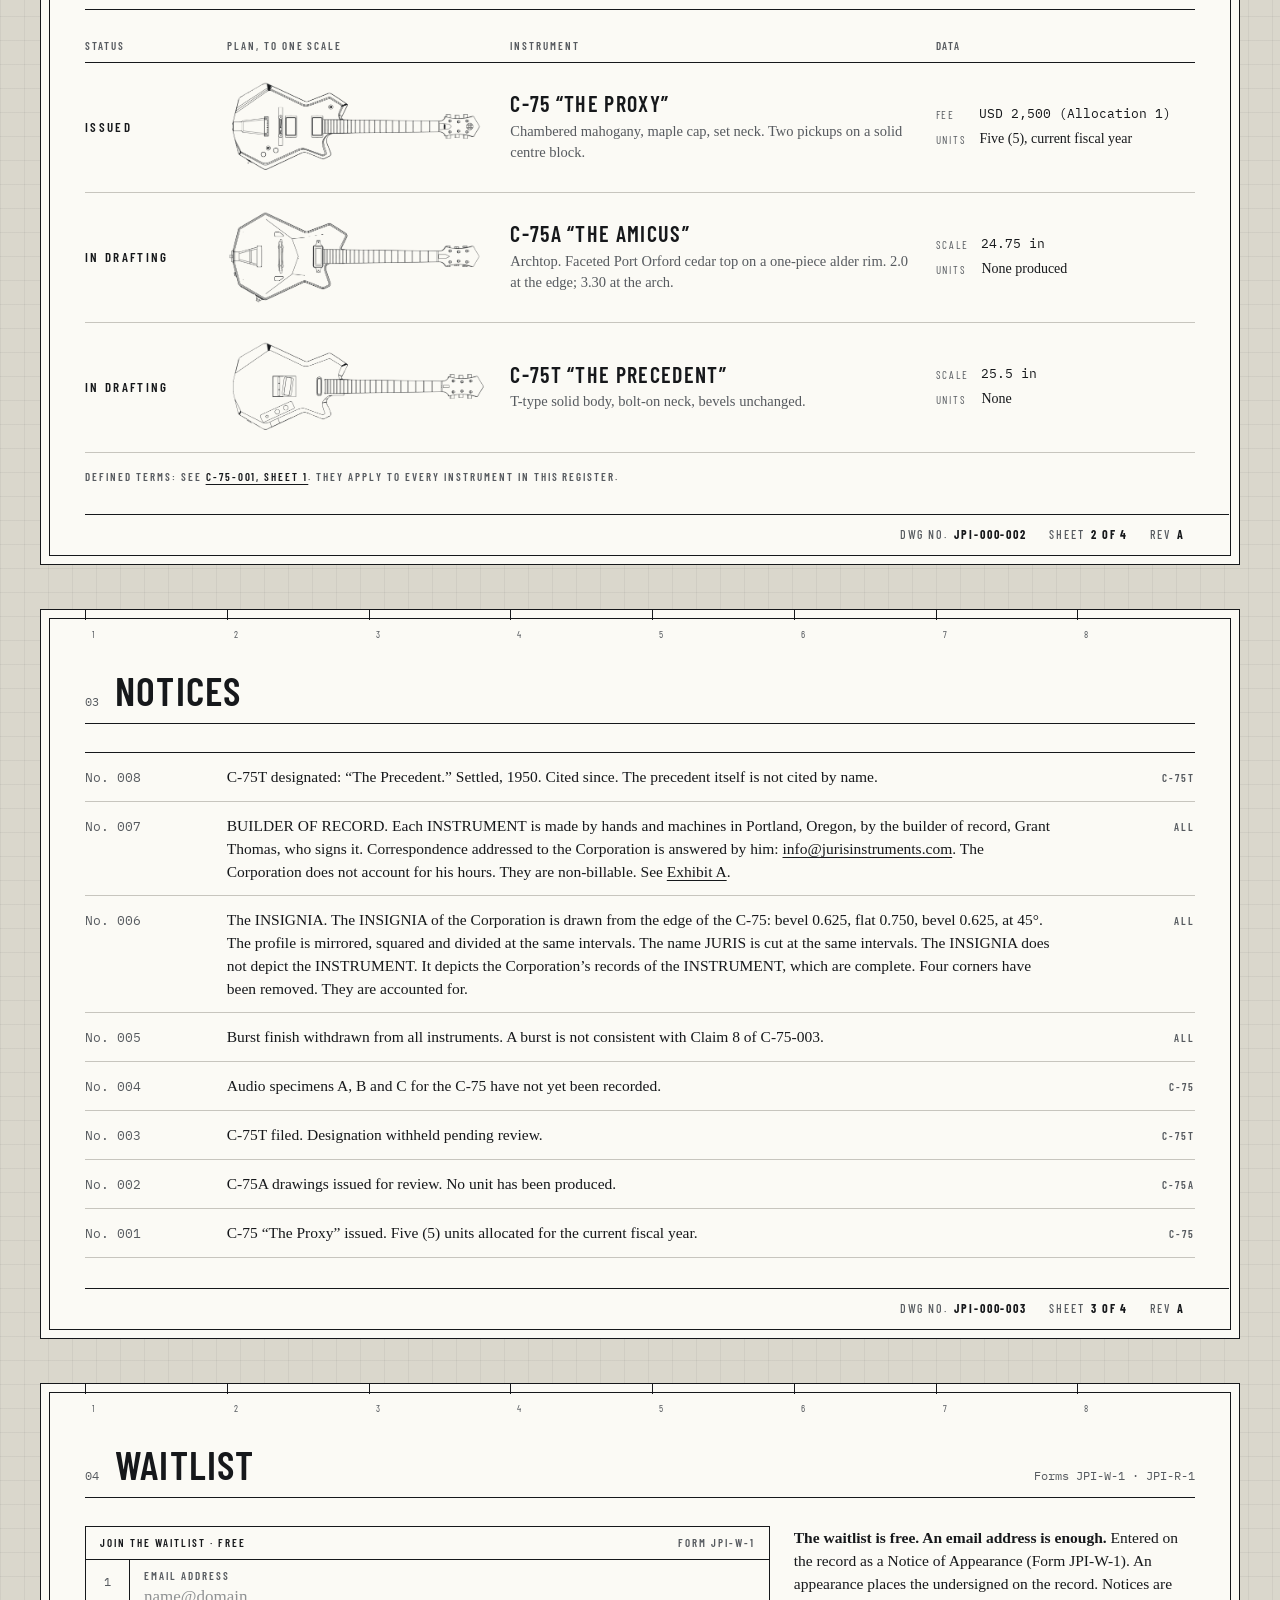
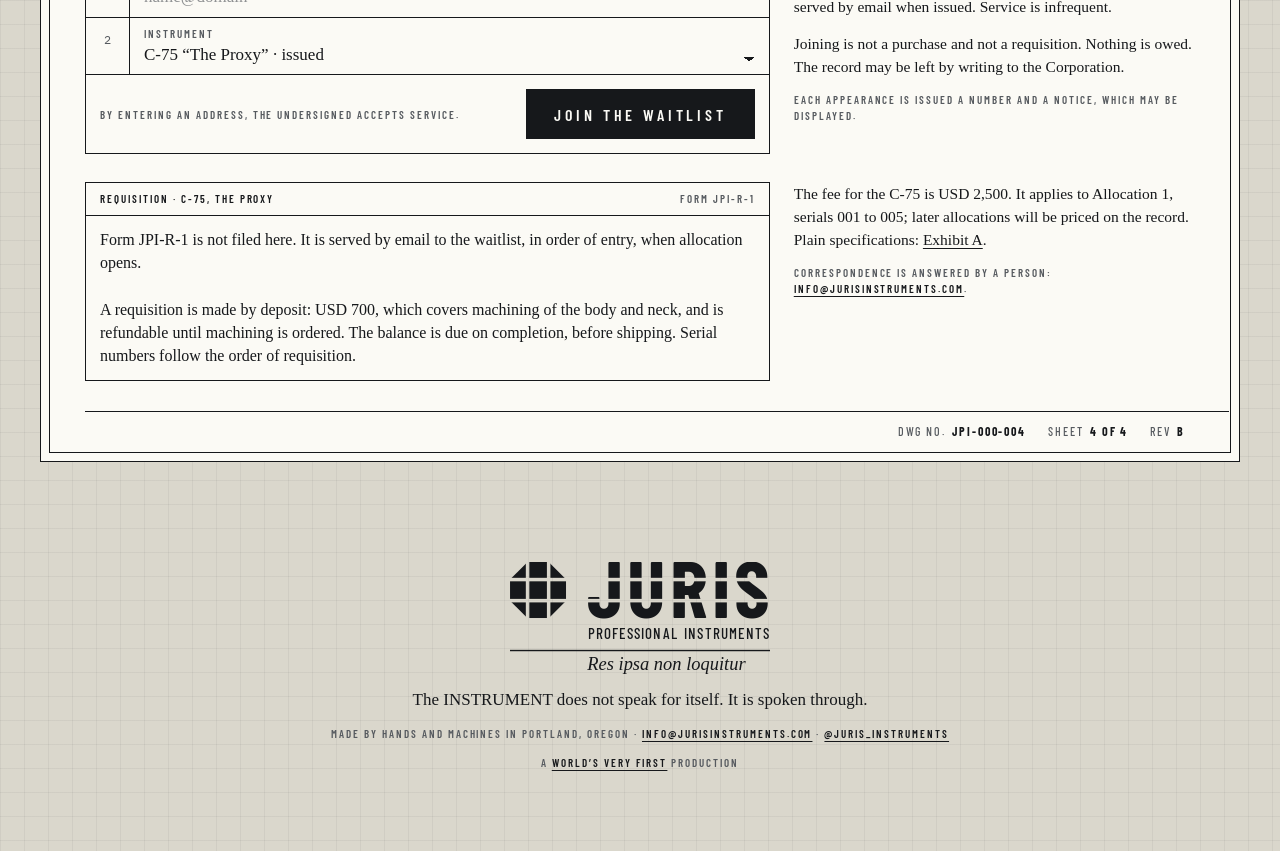
==== commit 3f461e12: "Register: set The Precedent in the title line like The Proxy and The Amicus Co-Authored-By: Claude O" ====
--- a/index.html
+++ b/index.html
@@ -388,7 +388,7 @@
     <a class="entry" href="c-75t/">
       <span class="status">In drafting</span>
       <div class="thumb c" role="img" aria-label="Plan view of the C-75T"></div>
-      <div class="desc"><div class="name">C-75T</div><div class="kind">“The Precedent.” T-type solid body, bolt-on neck, bevels unchanged.</div></div>
+      <div class="desc"><div class="name">C-75T “The Precedent”</div><div class="kind">T-type solid body, bolt-on neck, bevels unchanged.</div></div>
       <dl class="data"><dt>Scale</dt><dd class="m">25.5 in</dd><dt>Units</dt><dd>None</dd></dl>
     </a>
     <p class="lab xref">Defined terms: see <a href="c-75/">C-75-001, Sheet 1</a>. They apply to every instrument in this register.</p>
